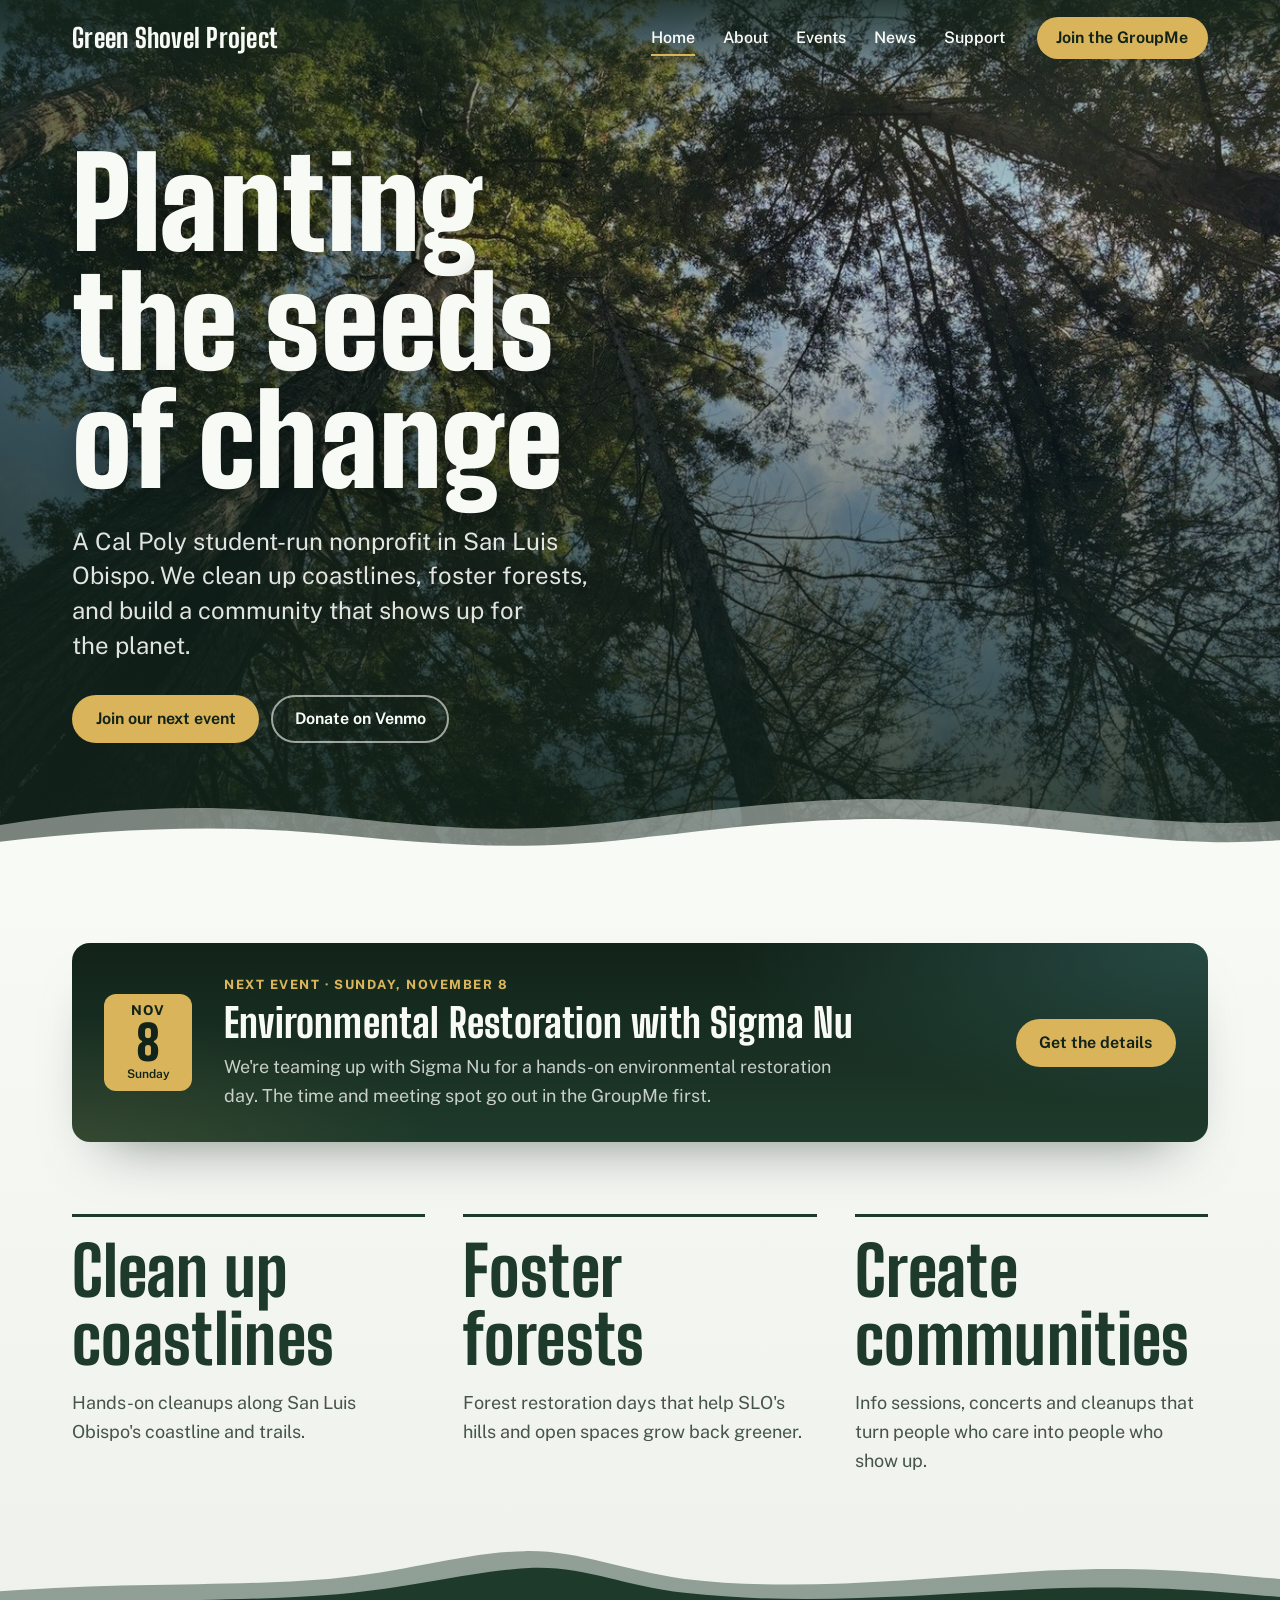
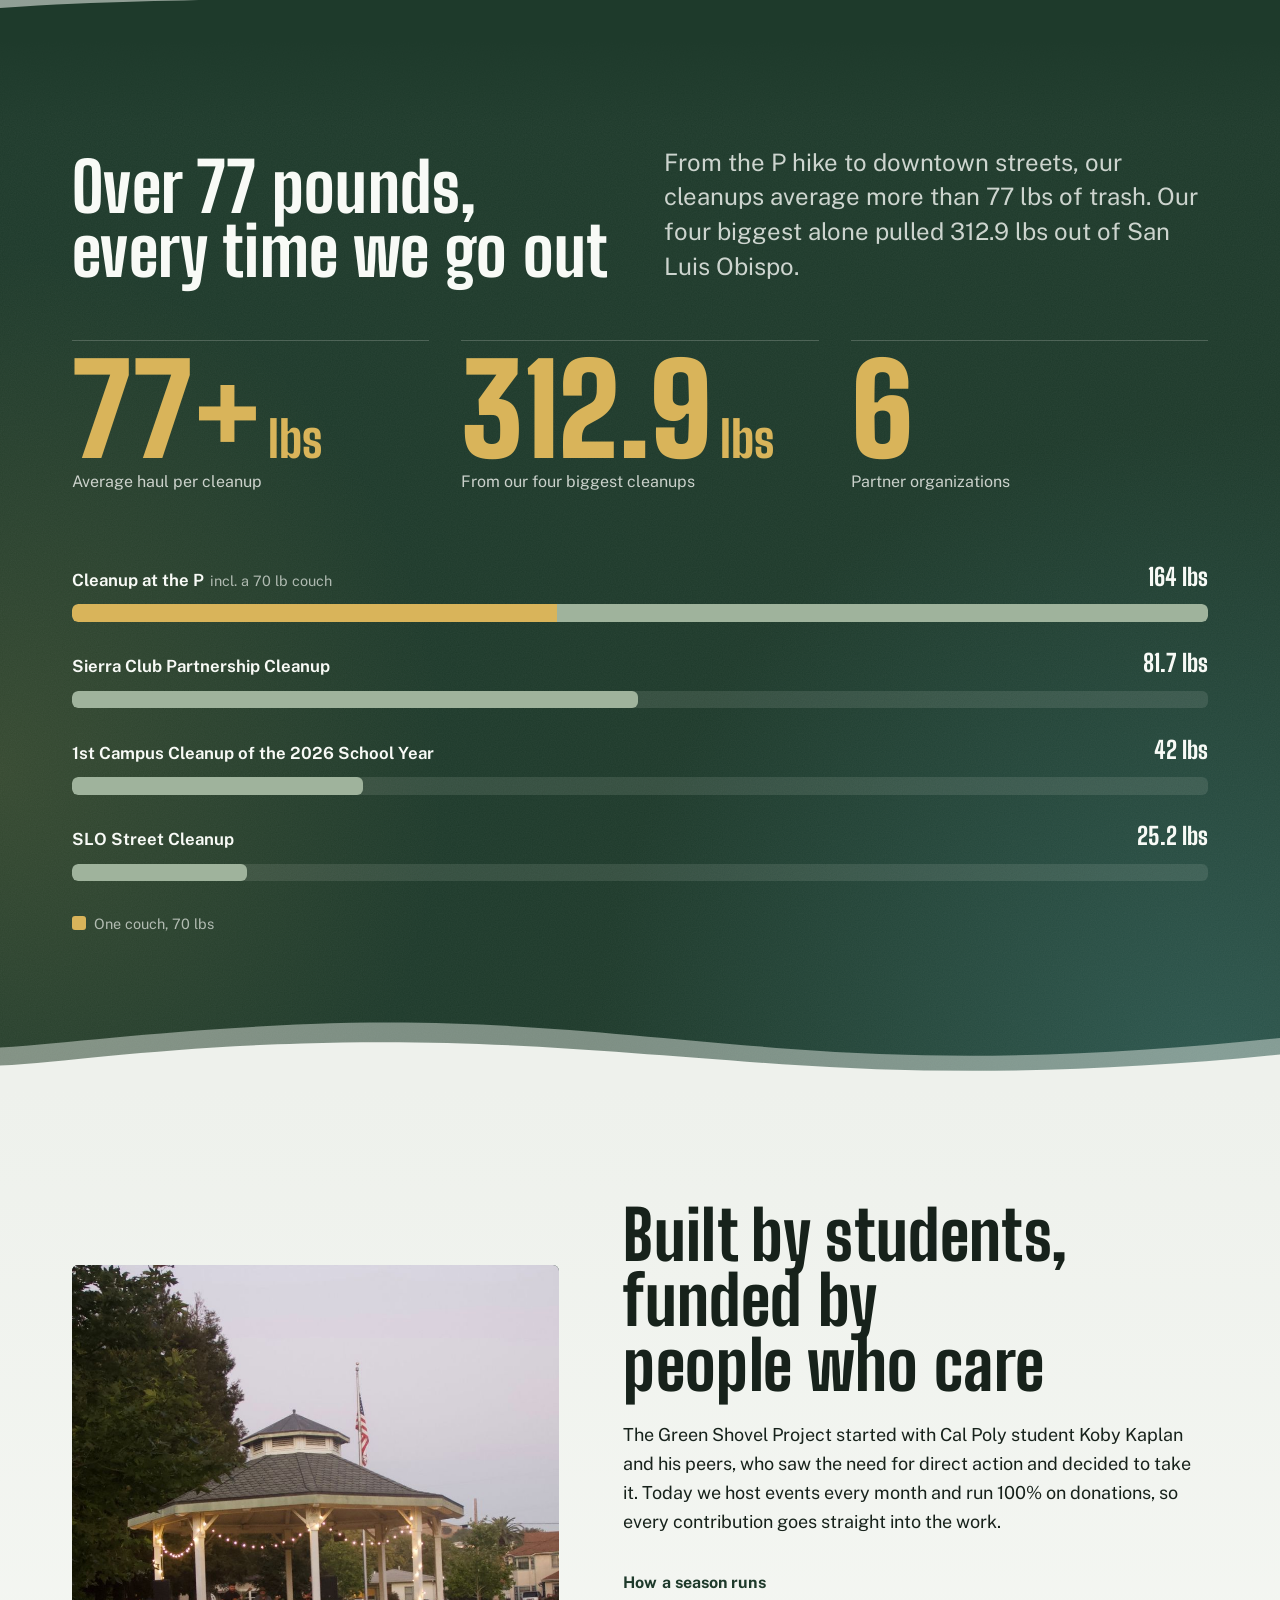
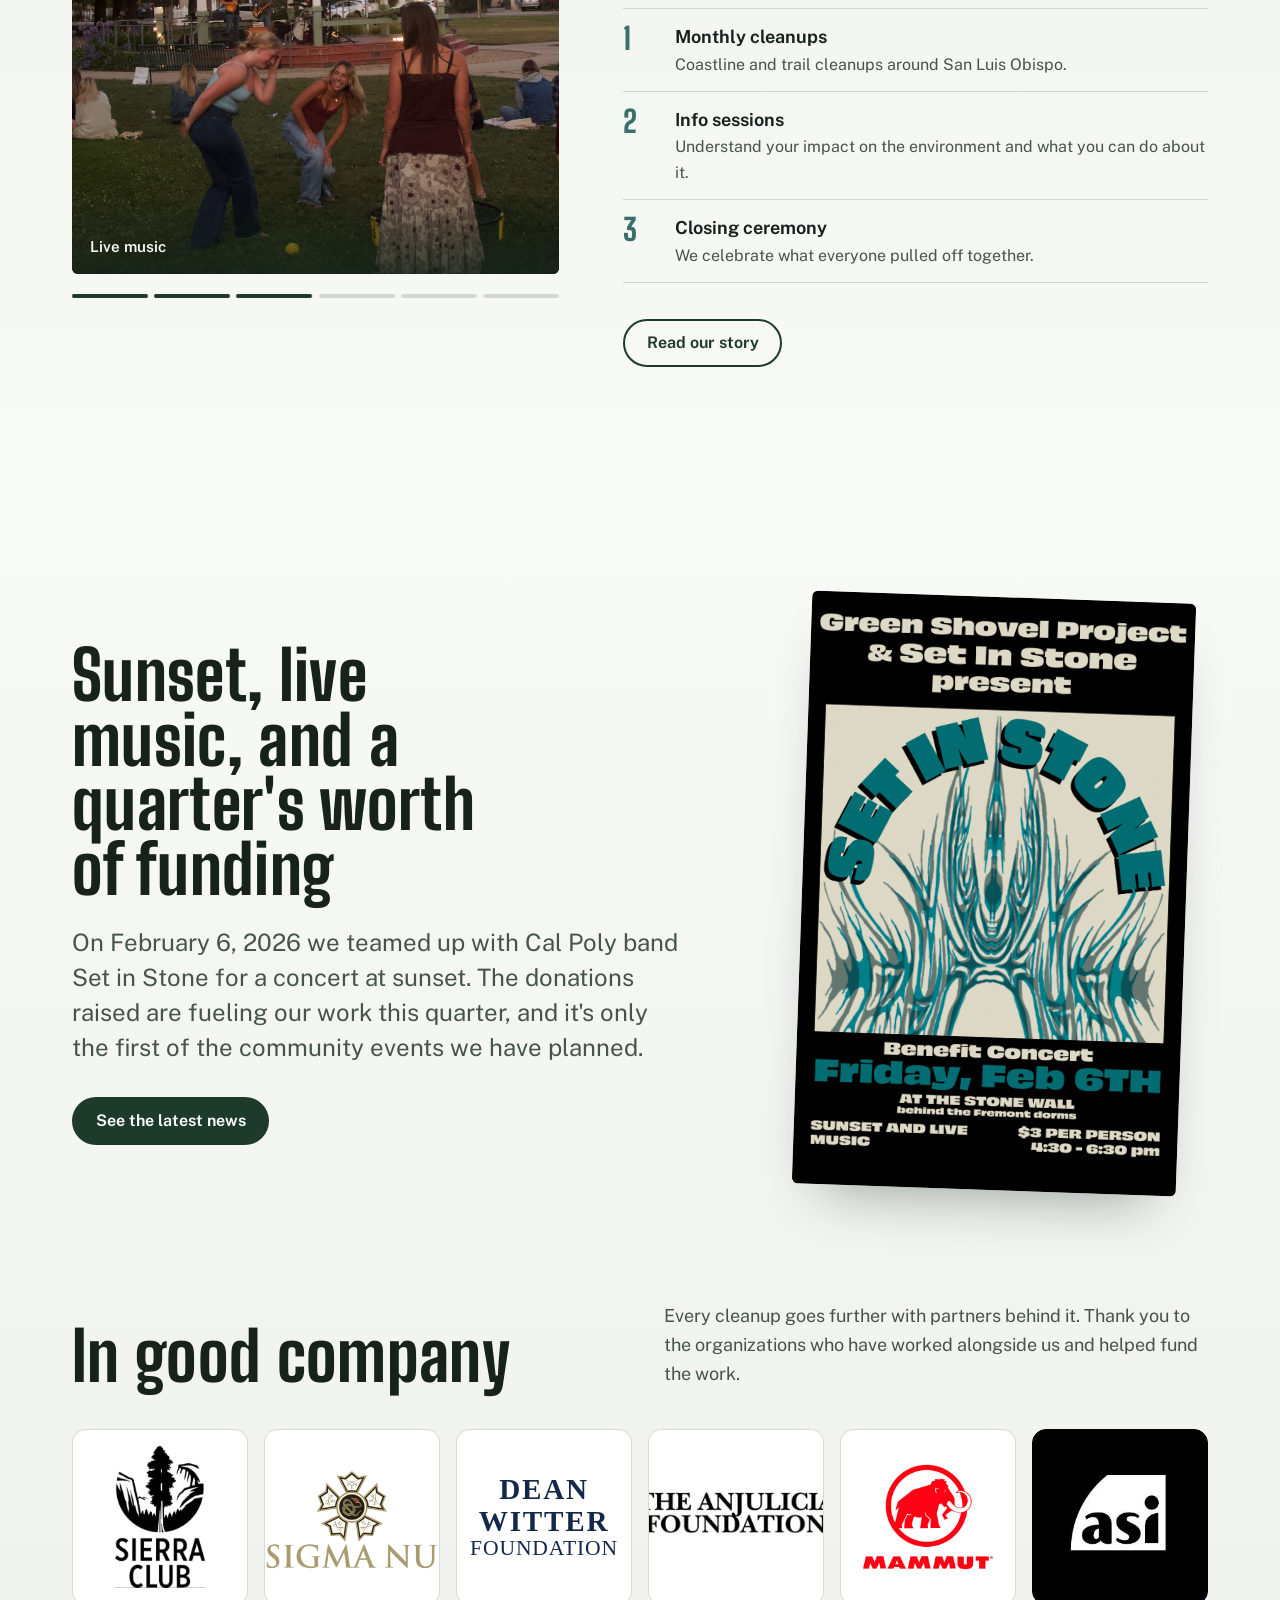
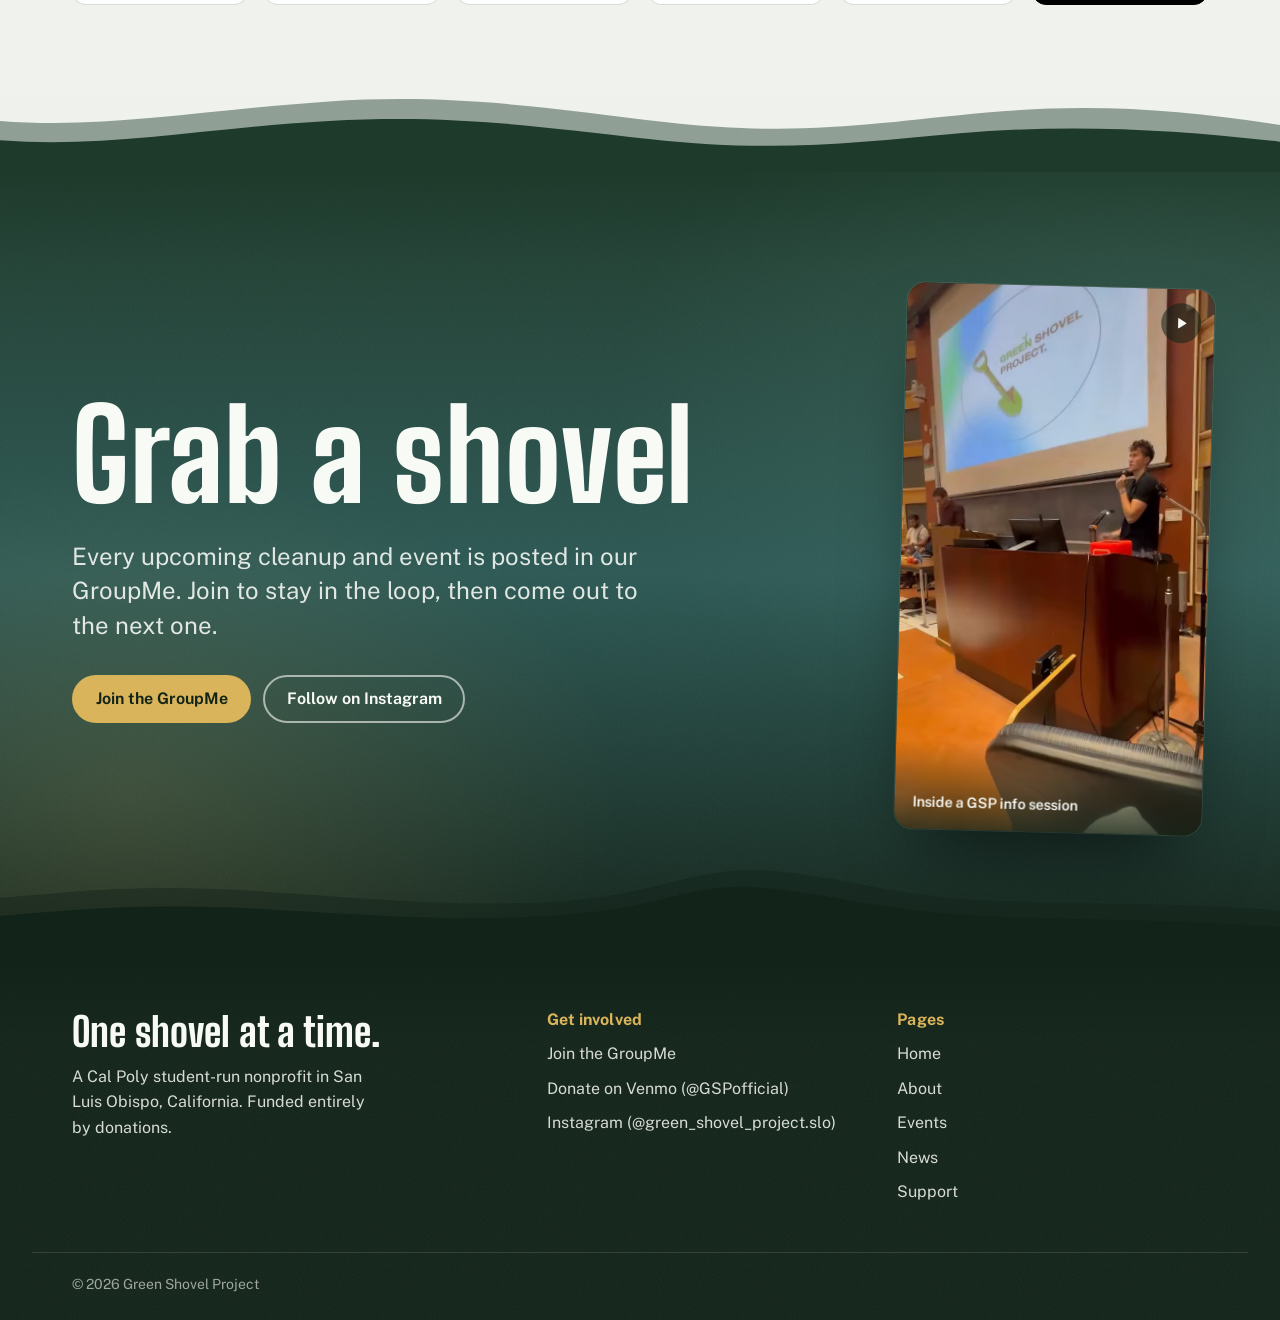
==== index.html @ ee05e46f "Green Shovel Project site: add cleanup stats, Nov 8 Sigma Nu event, partners Co-Authored-By: Claude " ====
<!DOCTYPE html><html lang="en" data-astro-cid-hkbrpulz><head><meta charset="utf-8"><meta name="viewport" content="width=device-width, initial-scale=1"><title>Green Shovel Project | San Luis Obispo, California</title><meta name="description" content="A Cal Poly student-run nonprofit in San Luis Obispo cleaning up coastlines, fostering forests, and building a community committed to a healthier planet."><link rel="canonical" href="https://www.green-shovel-project.org/"><link rel="icon" href="/favicon.svg" type="image/svg+xml"><meta name="theme-color" content="#1e3a2b"><meta property="og:type" content="website"><meta property="og:site_name" content="Green Shovel Project"><meta property="og:title" content="Green Shovel Project | San Luis Obispo, California"><meta property="og:description" content="A Cal Poly student-run nonprofit in San Luis Obispo cleaning up coastlines, fostering forests, and building a community committed to a healthier planet."><meta property="og:url" content="https://www.green-shovel-project.org/"><meta property="og:image" content="https://www.green-shovel-project.org/images/gazebo-group-night.jpg"><meta name="twitter:card" content="summary_large_image"><script type="application/ld+json">{"@context":"https://schema.org","@type":"NGO","name":"Green Shovel Project","url":"https://www.green-shovel-project.org","description":"A Cal Poly student-run nonprofit in San Luis Obispo cleaning up coastlines, fostering forests, and building a community committed to a healthier planet.","areaServed":"San Luis Obispo, California","sameAs":["https://www.instagram.com/green_shovel_project.slo"]}</script><link rel="stylesheet" href="/_astro/Base.C0cYuRpq.css"><style>.haul[data-astro-cid-bcq5r5lc]{--track:#17221b14;--rest:var(--oak);--named:var(--gold);--text:var(--ink);--muted:var(--ink-soft);margin:0}.haul[data-astro-cid-bcq5r5lc].light{--track:#f8faf61a;--rest:var(--sage);--text:var(--paper);--muted:#f8faf6b3}.bar[data-astro-cid-bcq5r5lc]{background:var(--track);border-radius:var(--radius);height:clamp(4.5rem,10vw,7rem);display:flex;overflow:hidden}.seg[data-astro-cid-bcq5r5lc]{width:var(--w);position:relative}.seg[data-astro-cid-bcq5r5lc]+.seg[data-astro-cid-bcq5r5lc]{border-left:3px solid var(--track)}.seg-fill[data-astro-cid-bcq5r5lc]{transform-origin:0;position:absolute;inset:0}.seg[data-astro-cid-bcq5r5lc].named .seg-fill[data-astro-cid-bcq5r5lc]{background:var(--named)}.seg[data-astro-cid-bcq5r5lc].rest .seg-fill[data-astro-cid-bcq5r5lc]{background:var(--rest)}.armed .seg-fill[data-astro-cid-bcq5r5lc]{transition:transform .9s cubic-bezier(.2, .7, .2, 1) var(--d);transform:scaleX(0)}.armed.filled .seg-fill[data-astro-cid-bcq5r5lc]{transform:scaleX(1)}.ruler[data-astro-cid-bcq5r5lc]{height:2.1rem;color:var(--muted);margin-top:.4rem;position:relative}.tick[data-astro-cid-bcq5r5lc]{opacity:.6;background:currentColor;width:1px;height:.45rem;position:absolute;top:0}.tick[data-astro-cid-bcq5r5lc].major{opacity:1;height:.8rem}.tick-label[data-astro-cid-bcq5r5lc]{font-variant-numeric:tabular-nums;white-space:nowrap;font-size:.8rem;position:absolute;top:.95rem;left:0;transform:translate(-50%)}.tick[data-astro-cid-bcq5r5lc]:first-child .tick-label[data-astro-cid-bcq5r5lc]{transform:none}.tick[data-astro-cid-bcq5r5lc].end .tick-label[data-astro-cid-bcq5r5lc]{color:var(--text);font-weight:700;transform:translate(-100%)}.legend[data-astro-cid-bcq5r5lc]{margin-top:1rem;display:flex}.legend-item[data-astro-cid-bcq5r5lc]{width:var(--w);color:var(--text);gap:.15rem;padding-right:1rem;display:grid}.legend-lbs[data-astro-cid-bcq5r5lc]{font-family:var(--font-display);font-weight:800;font-size:var(--step-2);line-height:1}.legend-item[data-astro-cid-bcq5r5lc].named .legend-lbs[data-astro-cid-bcq5r5lc]{color:var(--named)}.haul[data-astro-cid-bcq5r5lc].dark .legend-item[data-astro-cid-bcq5r5lc].named .legend-lbs[data-astro-cid-bcq5r5lc]{color:#9a7520}.legend-label[data-astro-cid-bcq5r5lc]{color:var(--muted);font-size:.95rem}.sr-only[data-astro-cid-bcq5r5lc]{clip:rect(0 0 0 0);white-space:nowrap;width:1px;height:1px;position:absolute;overflow:hidden}
.rotator[data-astro-cid-5maxt2vz]{position:relative}.frame[data-astro-cid-5maxt2vz]{aspect-ratio:var(--ratio);border-radius:var(--radius);background:var(--oak);position:relative;overflow:hidden}.slide[data-astro-cid-5maxt2vz]{opacity:0;margin:0;transition:opacity .9s;position:absolute;inset:0}.slide[data-astro-cid-5maxt2vz].active{opacity:1}.slide[data-astro-cid-5maxt2vz] img[data-astro-cid-5maxt2vz]{object-fit:cover;width:100%;height:100%}.slide[data-astro-cid-5maxt2vz] figcaption[data-astro-cid-5maxt2vz]{color:var(--paper);background:linear-gradient(#0000,#122319bf);padding:2.5rem 1.1rem .9rem;font-size:.95rem;font-weight:600;position:absolute;bottom:0;left:0;right:0}.toggle[data-astro-cid-5maxt2vz]{width:2.25rem;height:2.25rem;color:var(--paper);cursor:pointer;-webkit-backdrop-filter:blur(4px);opacity:0;background:#1223198c;border:0;border-radius:999px;place-items:center;transition:opacity .2s;display:grid;position:absolute;top:.75rem;right:.75rem}.rotator[data-astro-cid-5maxt2vz]:hover .toggle[data-astro-cid-5maxt2vz],.toggle[data-astro-cid-5maxt2vz]:focus-visible,.rotator[data-astro-cid-5maxt2vz].paused .toggle[data-astro-cid-5maxt2vz]{opacity:1}@media (hover:none){.toggle[data-astro-cid-5maxt2vz]{opacity:1}}.toggle[data-astro-cid-5maxt2vz] svg[data-astro-cid-5maxt2vz]{fill:currentColor;width:14px;height:14px}.toggle[data-astro-cid-5maxt2vz] .i-play[data-astro-cid-5maxt2vz],.rotator[data-astro-cid-5maxt2vz].paused .toggle[data-astro-cid-5maxt2vz] .i-pause[data-astro-cid-5maxt2vz]{display:none}.rotator[data-astro-cid-5maxt2vz].paused .toggle[data-astro-cid-5maxt2vz] .i-play[data-astro-cid-5maxt2vz]{display:block}.bars[data-astro-cid-5maxt2vz]{gap:6px;margin-top:.75rem;display:flex}.bar[data-astro-cid-5maxt2vz]{cursor:pointer;background:0 0;border:0;flex:1;height:1.25rem;padding:0;position:relative}.bar[data-astro-cid-5maxt2vz]:before,.fill[data-astro-cid-5maxt2vz]{content:"";border-radius:4px;height:4px;margin-top:-2px;position:absolute;top:50%;left:0;right:0}.bar[data-astro-cid-5maxt2vz]:before{background:var(--bar-track,#17221b26)}.fill[data-astro-cid-5maxt2vz]{background:var(--bar-fill,var(--oak));transform-origin:0;transform:scaleX(0)}.bar[data-astro-cid-5maxt2vz].done .fill[data-astro-cid-5maxt2vz],.bar[data-astro-cid-5maxt2vz].active .fill[data-astro-cid-5maxt2vz]{transform:scaleX(1)}.rotator[data-astro-cid-5maxt2vz].ready .bar[data-astro-cid-5maxt2vz].active .fill[data-astro-cid-5maxt2vz]{animation:fill var(--dur) linear forwards;animation-play-state:paused;transform:scaleX(0)}.rotator[data-astro-cid-5maxt2vz].ready.running .bar[data-astro-cid-5maxt2vz].active .fill[data-astro-cid-5maxt2vz]{animation-play-state:running}@keyframes fill{to{transform:scaleX(1)}}.bar[data-astro-cid-5maxt2vz]:focus-visible{outline-offset:1px}@media (prefers-reduced-motion:reduce){.slide[data-astro-cid-5maxt2vz]{transition:none}.rotator[data-astro-cid-5maxt2vz].ready .bar[data-astro-cid-5maxt2vz].active .fill[data-astro-cid-5maxt2vz]{animation-duration:var(--dur)!important}}
</style><link rel="stylesheet" href="/_astro/index.B-115Lz7.css"><link rel="stylesheet" href="/_astro/updates.css"></head><body data-astro-cid-hkbrpulz><a class="skip-link" href="#main" data-astro-cid-hkbrpulz>Skip to content</a><header class="site-header overlay" data-astro-cid-hkbrpulz><div class="wrap header-inner" data-astro-cid-hkbrpulz><a class="brand" href="/" aria-label="Green Shovel Project home" data-astro-cid-hkbrpulz><span data-astro-cid-hkbrpulz>Green Shovel Project</span></a><nav class="nav-desktop" aria-label="Main" data-astro-cid-hkbrpulz><ul data-astro-cid-hkbrpulz><li data-astro-cid-hkbrpulz><a href="/" aria-current="page" data-astro-cid-hkbrpulz>Home</a></li><li data-astro-cid-hkbrpulz><a href="/about-us" data-astro-cid-hkbrpulz>About</a></li><li data-astro-cid-hkbrpulz><a href="/our-events" data-astro-cid-hkbrpulz>Events</a></li><li data-astro-cid-hkbrpulz><a href="/latest-news" data-astro-cid-hkbrpulz>News</a></li><li data-astro-cid-hkbrpulz><a href="/support-our-mission" data-astro-cid-hkbrpulz>Support</a></li></ul><a class="btn btn-gold header-cta" href="https://groupme.com/join_group/111572406/x85GzWrs" target="_blank" rel="noopener" data-astro-cid-hkbrpulz>Join the GroupMe</a></nav><details class="nav-mobile" data-astro-cid-hkbrpulz><summary aria-label="Menu" data-astro-cid-hkbrpulz><span class="burger" aria-hidden="true" data-astro-cid-hkbrpulz><span data-astro-cid-hkbrpulz></span><span data-astro-cid-hkbrpulz></span></span><span class="menu-word" data-astro-cid-hkbrpulz>Menu</span></summary><div class="nav-sheet" data-astro-cid-hkbrpulz><ul data-astro-cid-hkbrpulz><li data-astro-cid-hkbrpulz><a href="/" aria-current="page" data-astro-cid-hkbrpulz>Home</a></li><li data-astro-cid-hkbrpulz><a href="/about-us" data-astro-cid-hkbrpulz>About</a></li><li data-astro-cid-hkbrpulz><a href="/our-events" data-astro-cid-hkbrpulz>Events</a></li><li data-astro-cid-hkbrpulz><a href="/latest-news" data-astro-cid-hkbrpulz>News</a></li><li data-astro-cid-hkbrpulz><a href="/support-our-mission" data-astro-cid-hkbrpulz>Support</a></li></ul><a class="btn btn-gold" href="https://groupme.com/join_group/111572406/x85GzWrs" target="_blank" rel="noopener" data-astro-cid-hkbrpulz>Join the GroupMe</a></div></details></div></header><main id="main" data-astro-cid-hkbrpulz><section class="hero" data-astro-cid-lcdefpme><img class="hero-img" src="/images/img_0428-standard.jpg" alt="" fetchpriority="high" data-astro-cid-lcdefpme><div class="hero-shade" data-astro-cid-lcdefpme></div><div class="wrap hero-content" data-astro-cid-lcdefpme><h1 data-astro-cid-lcdefpme>Planting the seeds of change</h1><p class="hero-sub" data-astro-cid-lcdefpme>A Cal Poly student-run nonprofit in San Luis Obispo. We clean up coastlines, foster forests, and build a community that shows up for the planet.</p><div class="btn-row" data-astro-cid-lcdefpme><a class="btn btn-gold" href="https://groupme.com/join_group/111572406/x85GzWrs" target="_blank" rel="noopener" data-astro-cid-lcdefpme>Join our next event</a><a class="btn btn-ghost-light" href="https://www.venmo.com/u/GSPofficial" target="_blank" rel="noopener" data-astro-cid-lcdefpme>Donate on Venmo</a></div></div><div class="hills bottom" aria-hidden="true" data-astro-cid-s7fttlot><svg viewBox="0 0 1440 120" preserveAspectRatio="none" focusable="false" data-astro-cid-s7fttlot><path d="M0 120V52C110 30 210 20 330 34C450 48 540 70 690 48C820 28 930 6 1070 18C1210 30 1320 58 1440 46V120Z" fill="var(--paper)" opacity="0.45" data-astro-cid-s7fttlot></path><path d="M0 120V76C120 58 240 50 360 64C480 78 570 92 710 72C840 54 930 36 1070 46C1210 56 1320 86 1440 74V120Z" fill="var(--paper)" data-astro-cid-s7fttlot></path></svg></div></section><section class="mission" data-astro-cid-lcdefpme><div class="wrap" data-astro-cid-lcdefpme><article class="nextup"><div class="nextup-date" aria-hidden="true"><span class="mo">Nov</span><span class="day">8</span><span class="dow">Sunday</span></div><div class="nextup-copy"><p class="kicker">Next event · Sunday, November 8</p><h2>Environmental Restoration with Sigma Nu</h2><p>We're teaming up with Sigma Nu for a hands-on environmental restoration day. The time and meeting spot go out in the GroupMe first.</p></div><a class="btn btn-gold" href="https://groupme.com/join_group/111572406/x85GzWrs" target="_blank" rel="noopener">Get the details</a></article><h2 class="visually-quiet" data-astro-cid-lcdefpme>What we do</h2><ul class="mission-list" data-astro-cid-lcdefpme><li data-astro-cid-lcdefpme><h3 data-astro-cid-lcdefpme>Clean up coastlines</h3><p data-astro-cid-lcdefpme>Hands-on cleanups along San Luis Obispo&#39;s coastline and trails.</p></li><li data-astro-cid-lcdefpme><h3 data-astro-cid-lcdefpme>Foster forests</h3><p data-astro-cid-lcdefpme>Forest restoration days that help SLO&#39;s hills and open spaces grow back greener.</p></li><li data-astro-cid-lcdefpme><h3 data-astro-cid-lcdefpme>Create communities</h3><p data-astro-cid-lcdefpme>Info sessions, concerts and cleanups that turn people who care into people who show up.</p></li></ul></div></section><section class="haul-section grain" data-astro-cid-lcdefpme><div class="hills top" aria-hidden="true" data-astro-cid-s7fttlot><svg viewBox="0 0 1440 120" preserveAspectRatio="none" focusable="false" data-astro-cid-s7fttlot><path d="M0 120V64C150 50 250 58 370 46C460 36 520 8 590 6C650 4 700 34 770 46C900 66 1040 44 1180 34C1300 26 1380 40 1440 46V120Z" fill="var(--oak)" opacity="0.45" data-astro-cid-s7fttlot></path><path d="M0 120V88C160 74 260 80 380 68C470 58 530 34 600 30C660 28 700 56 770 66C910 86 1040 68 1180 60C1300 54 1380 66 1440 72V120Z" fill="var(--oak)" data-astro-cid-s7fttlot></path></svg></div><div class="wrap" data-astro-cid-lcdefpme><div class="haul-head" data-astro-cid-lcdefpme><h2 data-astro-cid-lcdefpme>Over 77 pounds, every time we go out</h2><p class="lede" data-astro-cid-lcdefpme>From the P hike to downtown streets, our cleanups average more than 77 lbs of trash. Our four biggest alone pulled 312.9 lbs out of San Luis Obispo.</p></div><ul class="stats"><li><span class="stat-num">77+<small>lbs</small></span><span class="stat-label">Average haul per cleanup</span></li><li><span class="stat-num">312.9<small>lbs</small></span><span class="stat-label">From our four biggest cleanups</span></li><li><span class="stat-num">6</span><span class="stat-label">Partner organizations</span></li></ul><figure class="ranked" data-haul><figcaption class="sr-only">Our biggest cleanups: the P, 164 lbs including a 70 lb couch; Sierra Club Partnership Cleanup, 81.7 lbs; 1st Campus Cleanup of the 2026 school year, 42 lbs; SLO Street Cleanup, 25.2 lbs.</figcaption><div class="ranked-row"><div class="ranked-meta"><span class="ranked-name">Cleanup at the P<span class=ranked-note>incl. a 70 lb couch</span></span><span class="ranked-lbs">164 lbs</span></div><div class="ranked-track" aria-hidden="true"><div class="ranked-bar" style="--w:100%; --d:0.00s"><span class="couch" style="--c:42.683%"></span><span></span></div></div></div><div class="ranked-row"><div class="ranked-meta"><span class="ranked-name">Sierra Club Partnership Cleanup</span><span class="ranked-lbs">81.7 lbs</span></div><div class="ranked-track" aria-hidden="true"><div class="ranked-bar" style="--w:49.817%; --d:0.15s"><span></span></div></div></div><div class="ranked-row"><div class="ranked-meta"><span class="ranked-name">1st Campus Cleanup of the 2026 School Year</span><span class="ranked-lbs">42 lbs</span></div><div class="ranked-track" aria-hidden="true"><div class="ranked-bar" style="--w:25.610%; --d:0.30s"><span></span></div></div></div><div class="ranked-row"><div class="ranked-meta"><span class="ranked-name">SLO Street Cleanup</span><span class="ranked-lbs">25.2 lbs</span></div><div class="ranked-track" aria-hidden="true"><div class="ranked-bar" style="--w:15.366%; --d:0.45s"><span></span></div></div></div><p class="ranked-key" aria-hidden="true"><i></i>One couch, 70 lbs</p><script type="module">var e=document.querySelectorAll(`[data-haul]`);if(window.matchMedia(`(prefers-reduced-motion: reduce)`).matches||!(`IntersectionObserver`in window))e.forEach(e=>e.classList.add(`filled`));else{e.forEach(e=>e.classList.add(`armed`));let t=new IntersectionObserver(e=>{for(let n of e)n.isIntersecting&&(n.target.classList.add(`filled`),t.unobserve(n.target))},{threshold:.5});e.forEach(e=>t.observe(e))}</script></div></section><section class="about" data-astro-cid-lcdefpme><div class="hills top flip" aria-hidden="true" data-astro-cid-s7fttlot><svg viewBox="0 0 1440 120" preserveAspectRatio="none" focusable="false" data-astro-cid-s7fttlot><path d="M0 120V46C190 72 370 80 550 62C750 42 890 16 1090 26C1250 34 1350 52 1440 60V120Z" fill="var(--fog)" opacity="0.45" data-astro-cid-s7fttlot></path><path d="M0 120V70C200 96 380 100 560 84C760 66 900 46 1100 54C1260 60 1360 80 1440 86V120Z" fill="var(--fog)" data-astro-cid-s7fttlot></path></svg></div><div class="wrap about-grid" data-astro-cid-lcdefpme><div class="rotator" data-rotator style="--ratio:4 / 5; --dur:5s" role="region" aria-roledescription="carousel" aria-label="Photos from Green Shovel Project events" data-astro-cid-5maxt2vz><div class="frame" data-astro-cid-5maxt2vz><figure class="slide active" aria-roledescription="slide" aria-label="1 of 6" data-astro-cid-5maxt2vz><img src="/images/gazebo-group-night.jpg" alt="Green Shovel Project volunteers posing at night in front of a gazebo strung with lights, holding Green Shovel Project and clean-up sign-in signs" style="object-position:center" loading="eager" decoding="async" data-astro-cid-5maxt2vz><figcaption data-astro-cid-5maxt2vz>Community nights</figcaption></figure><figure class="slide" aria-roledescription="slide" aria-label="2 of 6" aria-hidden="true" data-astro-cid-5maxt2vz><img src="/images/cleanup-crew-bags.jpg" alt="Volunteers in gloves on a paved path holding full trash bags and a Green Shovel Project sign" style="object-position:center 82%" loading="lazy" decoding="async" data-astro-cid-5maxt2vz><figcaption data-astro-cid-5maxt2vz>Cleanups</figcaption></figure><figure class="slide" aria-roledescription="slide" aria-label="3 of 6" aria-hidden="true" data-astro-cid-5maxt2vz><img src="/images/gazebo-concert-dusk.jpg" alt="A band playing in a lit gazebo at dusk while students laugh and play spikeball on the lawn" style="object-position:center" loading="lazy" decoding="async" data-astro-cid-5maxt2vz><figcaption data-astro-cid-5maxt2vz>Live music</figcaption></figure><figure class="slide" aria-roledescription="slide" aria-label="4 of 6" aria-hidden="true" data-astro-cid-5maxt2vz><img src="/images/cleanup-bag-pile.jpg" alt="A pile of full trash bags, flattened cardboard and a bike wheel collected at a cleanup, next to Green Shovel Project signs" style="object-position:center 70%" loading="lazy" decoding="async" data-astro-cid-5maxt2vz><figcaption data-astro-cid-5maxt2vz>Bagged and ready to haul out</figcaption></figure><figure class="slide" aria-roledescription="slide" aria-label="5 of 6" aria-hidden="true" data-astro-cid-5maxt2vz><img src="/images/tabling-park.jpg" alt="Students gathered around an information table in a park" style="object-position:center 65%" loading="lazy" decoding="async" data-astro-cid-5maxt2vz><figcaption data-astro-cid-5maxt2vz>Spreading the word</figcaption></figure><figure class="slide" aria-roledescription="slide" aria-label="6 of 6" aria-hidden="true" data-astro-cid-5maxt2vz><img src="/images/info-session-hall.jpg" alt="Students in a lecture hall at a Green Shovel Project info session, with GroupMe and Instagram QR codes on the screens" style="object-position:center 70%" loading="lazy" decoding="async" data-astro-cid-5maxt2vz><figcaption data-astro-cid-5maxt2vz>Info sessions</figcaption></figure><button class="toggle" type="button" data-toggle aria-label="Pause slideshow" data-astro-cid-5maxt2vz><svg class="i-pause" viewBox="0 0 16 16" aria-hidden="true" data-astro-cid-5maxt2vz><rect x="3.5" y="2.5" width="3" height="11" rx="1" data-astro-cid-5maxt2vz></rect><rect x="9.5" y="2.5" width="3" height="11" rx="1" data-astro-cid-5maxt2vz></rect></svg><svg class="i-play" viewBox="0 0 16 16" aria-hidden="true" data-astro-cid-5maxt2vz><path d="M4.5 2.8v10.4a.6.6 0 0 0 .9.5l8.3-5.2a.6.6 0 0 0 0-1L5.4 2.3a.6.6 0 0 0-.9.5z" data-astro-cid-5maxt2vz></path></svg></button></div><div class="bars" data-astro-cid-5maxt2vz><button type="button" class="bar active" data-go="0" aria-label="Show photo 1: Community nights" aria-current="true" data-astro-cid-5maxt2vz><span class="fill" data-astro-cid-5maxt2vz></span></button><button type="button" class="bar" data-go="1" aria-label="Show photo 2: Cleanups" data-astro-cid-5maxt2vz><span class="fill" data-astro-cid-5maxt2vz></span></button><button type="button" class="bar" data-go="2" aria-label="Show photo 3: Live music" data-astro-cid-5maxt2vz><span class="fill" data-astro-cid-5maxt2vz></span></button><button type="button" class="bar" data-go="3" aria-label="Show photo 4: Bagged and ready to haul out" data-astro-cid-5maxt2vz><span class="fill" data-astro-cid-5maxt2vz></span></button><button type="button" class="bar" data-go="4" aria-label="Show photo 5: Spreading the word" data-astro-cid-5maxt2vz><span class="fill" data-astro-cid-5maxt2vz></span></button><button type="button" class="bar" data-go="5" aria-label="Show photo 6: Info sessions" data-astro-cid-5maxt2vz><span class="fill" data-astro-cid-5maxt2vz></span></button></div></div><script type="module">var e=window.matchMedia(`(prefers-reduced-motion: reduce)`);document.querySelectorAll(`[data-rotator]`).forEach(t=>{let n=[...t.querySelectorAll(`.slide`)],r=[...t.querySelectorAll(`.bar`)],i=t.querySelector(`[data-toggle]`);if(n.length<2){i.hidden=!0;return}let a=0,o=e.matches,s=!1,c=!1,l=()=>{n.forEach((e,t)=>{let n=t===a;e.classList.toggle(`active`,n),n?e.removeAttribute(`aria-hidden`):e.setAttribute(`aria-hidden`,`true`)}),r.forEach((e,t)=>{e.classList.toggle(`active`,t===a),e.classList.toggle(`done`,t<a),t===a?e.setAttribute(`aria-current`,`true`):e.removeAttribute(`aria-current`);let n=e.querySelector(`.fill`);n.style.animation=`none`,n.offsetWidth,n.style.animation=``})},u=()=>{let e=!o&&!s&&c&&!document.hidden;t.classList.toggle(`running`,e),t.classList.toggle(`paused`,o),i.setAttribute(`aria-label`,o?`Play slideshow`:`Pause slideshow`)},d=e=>{a=(e+n.length)%n.length,l()};r.forEach((e,t)=>{e.querySelector(`.fill`).addEventListener(`animationend`,()=>{t===a&&d(a+1)}),e.addEventListener(`click`,()=>d(t))}),i.addEventListener(`click`,()=>{o=!o,u()}),t.addEventListener(`pointerenter`,e=>{e.pointerType===`mouse`&&(s=!0,u())}),t.addEventListener(`pointerleave`,()=>{s=!1,u()}),t.addEventListener(`focusin`,()=>{s=!0,u()}),t.addEventListener(`focusout`,()=>{s=!1,u()}),document.addEventListener(`visibilitychange`,u);let f=0;t.addEventListener(`touchstart`,e=>f=e.touches[0].clientX,{passive:!0}),t.addEventListener(`touchend`,e=>{let t=e.changedTouches[0].clientX-f;Math.abs(t)>40&&d(a+(t<0?1:-1))}),new IntersectionObserver(([e])=>{c=e.isIntersecting,u()},{threshold:.35}).observe(t),t.classList.add(`ready`),l(),u()});</script></figure><div class="about-copy" data-astro-cid-lcdefpme><h2 data-astro-cid-lcdefpme>Built by students, funded by people who care</h2><p data-astro-cid-lcdefpme>The Green Shovel Project started with Cal Poly student Koby Kaplan and his peers, who saw the need for direct action and decided to take it. Today we host events every month and run 100% on donations, so every contribution goes straight into the work.</p><h3 class="season-title" data-astro-cid-lcdefpme>How a season runs</h3><ol class="season" data-astro-cid-lcdefpme><li data-astro-cid-lcdefpme><strong data-astro-cid-lcdefpme>Monthly cleanups</strong><span data-astro-cid-lcdefpme>Coastline and trail cleanups around San Luis Obispo.</span></li><li data-astro-cid-lcdefpme><strong data-astro-cid-lcdefpme>Info sessions</strong><span data-astro-cid-lcdefpme>Understand your impact on the environment and what you can do about it.</span></li><li data-astro-cid-lcdefpme><strong data-astro-cid-lcdefpme>Closing ceremony</strong><span data-astro-cid-lcdefpme>We celebrate what everyone pulled off together.</span></li></ol><a class="btn btn-ghost" href="/about-us" data-astro-cid-lcdefpme>Read our story</a></div></div></section><section class="concert" data-astro-cid-lcdefpme><div class="wrap concert-grid" data-astro-cid-lcdefpme><div class="concert-copy" data-astro-cid-lcdefpme><h2 data-astro-cid-lcdefpme>Sunset, live music, and a quarter's worth of funding</h2><p class="lede" data-astro-cid-lcdefpme>On February 6, 2026 we teamed up with Cal Poly band Set in Stone for a concert at sunset. The donations raised are fueling our work this quarter, and it's only the first of the community events we have planned.</p><a class="btn btn-oak" href="/latest-news" data-astro-cid-lcdefpme>See the latest news</a></div><figure class="photo flyer" data-astro-cid-lcdefpme><img src="/images/set-in-stone-flyer-2-high.png" alt="Flyer for the Green Shovel Project and Set in Stone benefit concert on Friday, February 6, at sunset with live music" loading="lazy" data-astro-cid-lcdefpme></figure></div><div class="wrap partners"><div class="partners-head"><h2>In good company</h2><p>Every cleanup goes further with partners behind it. Thank you to the organizations who have worked alongside us and helped fund the work.</p></div><ul class="logo-grid" aria-label="Our partners"><li class=tall title="Sierra Club"><img src="/images/partners/sierra-club.png" alt="Sierra Club" loading="lazy"></li><li title="Sigma Nu"><img src="/images/partners/sigma-nu.jpg" alt="Sigma Nu" loading="lazy"></li><li title="Dean Witter Foundation"><span class="wordmark" role="img" aria-label="Dean Witter Foundation"><b>DEAN WITTER</b>FOUNDATION</span></li><li title="The Anjulicia Foundation"><img src="/images/partners/anjulicia-foundation.webp" alt="The Anjulicia Foundation" loading="lazy"></li><li title="Mammut"><img src="/images/partners/mammut.png" alt="Mammut" loading="lazy"></li><li class=dark title="Cal Poly ASI"><img src="/images/partners/cal-poly-asi.jpg" alt="Cal Poly ASI" loading="lazy"></li></ul></div></section><section class="cta grain" data-astro-cid-lcdefpme><div class="hills top flip" aria-hidden="true" data-astro-cid-s7fttlot><svg viewBox="0 0 1440 120" preserveAspectRatio="none" focusable="false" data-astro-cid-s7fttlot><path d="M0 120V52C110 30 210 20 330 34C450 48 540 70 690 48C820 28 930 6 1070 18C1210 30 1320 58 1440 46V120Z" fill="var(--oak)" opacity="0.45" data-astro-cid-s7fttlot></path><path d="M0 120V76C120 58 240 50 360 64C480 78 570 92 710 72C840 54 930 36 1070 46C1210 56 1320 86 1440 74V120Z" fill="var(--oak)" data-astro-cid-s7fttlot></path></svg></div><div class="wrap cta-grid" data-astro-cid-lcdefpme><div class="cta-copy" data-astro-cid-lcdefpme><h2 data-astro-cid-lcdefpme>Grab a shovel</h2><p class="lede" data-astro-cid-lcdefpme>Every upcoming cleanup and event is posted in our GroupMe. Join to stay in the loop, then come out to the next one.</p><div class="btn-row" data-astro-cid-lcdefpme><a class="btn btn-gold" href="https://groupme.com/join_group/111572406/x85GzWrs" target="_blank" rel="noopener" data-astro-cid-lcdefpme>Join the GroupMe</a><a class="btn btn-ghost-light" href="https://www.instagram.com/green_shovel_project.slo" target="_blank" rel="noopener" data-astro-cid-lcdefpme>Follow on Instagram</a></div></div><figure class="cta-media" data-video-wrap data-astro-cid-lcdefpme><video class="cta-video" data-autoplay-video muted loop playsinline preload="metadata" poster="/media/info-session-poster.jpg" aria-label="A packed lecture hall at a Green Shovel Project info session" data-astro-cid-lcdefpme><source src="/media/info-session.webm" type="video/webm" data-astro-cid-lcdefpme><source src="/media/info-session.mp4" type="video/mp4" data-astro-cid-lcdefpme></video><figcaption class="cta-caption" data-astro-cid-lcdefpme>Inside a GSP info session</figcaption><button class="video-toggle" type="button" data-video-toggle aria-label="Play video" hidden data-astro-cid-lcdefpme><svg class="i-pause" viewBox="0 0 16 16" aria-hidden="true" data-astro-cid-lcdefpme><rect x="3.5" y="2.5" width="3" height="11" rx="1" data-astro-cid-lcdefpme></rect><rect x="9.5" y="2.5" width="3" height="11" rx="1" data-astro-cid-lcdefpme></rect></svg><svg class="i-play" viewBox="0 0 16 16" aria-hidden="true" data-astro-cid-lcdefpme><path d="M4.5 2.8v10.4a.6.6 0 0 0 .9.5l8.3-5.2a.6.6 0 0 0 0-1L5.4 2.3a.6.6 0 0 0-.9.5z" data-astro-cid-lcdefpme></path></svg></button></figure></div></section></main><footer class="site-footer grain" data-astro-cid-hkbrpulz><div class="hills top flip" aria-hidden="true" data-astro-cid-s7fttlot><svg viewBox="0 0 1440 120" preserveAspectRatio="none" focusable="false" data-astro-cid-s7fttlot><path d="M0 120V64C150 50 250 58 370 46C460 36 520 8 590 6C650 4 700 34 770 46C900 66 1040 44 1180 34C1300 26 1380 40 1440 46V120Z" fill="var(--oak-deep)" opacity="0.45" data-astro-cid-s7fttlot></path><path d="M0 120V88C160 74 260 80 380 68C470 58 530 34 600 30C660 28 700 56 770 66C910 86 1040 68 1180 60C1300 54 1380 66 1440 72V120Z" fill="var(--oak-deep)" data-astro-cid-s7fttlot></path></svg></div><div class="wrap footer-grid" data-astro-cid-hkbrpulz><div class="footer-brand" data-astro-cid-hkbrpulz><p class="footer-line" data-astro-cid-hkbrpulz>One shovel at a time.</p><p class="footer-sub" data-astro-cid-hkbrpulz>A Cal Poly student-run nonprofit in San Luis Obispo, California. Funded entirely by donations.</p></div><div data-astro-cid-hkbrpulz><h2 class="footer-head" data-astro-cid-hkbrpulz>Get involved</h2><ul class="footer-links" data-astro-cid-hkbrpulz><li data-astro-cid-hkbrpulz><a href="https://groupme.com/join_group/111572406/x85GzWrs" target="_blank" rel="noopener" data-astro-cid-hkbrpulz>Join the GroupMe</a></li><li data-astro-cid-hkbrpulz><a href="https://www.venmo.com/u/GSPofficial" target="_blank" rel="noopener" data-astro-cid-hkbrpulz>Donate on Venmo (@GSPofficial)</a></li><li data-astro-cid-hkbrpulz><a href="https://www.instagram.com/green_shovel_project.slo" target="_blank" rel="noopener" data-astro-cid-hkbrpulz>Instagram (@green_shovel_project.slo)</a></li></ul></div><div data-astro-cid-hkbrpulz><h2 class="footer-head" data-astro-cid-hkbrpulz>Pages</h2><ul class="footer-links" data-astro-cid-hkbrpulz><li data-astro-cid-hkbrpulz><a href="/" data-astro-cid-hkbrpulz>Home</a></li><li data-astro-cid-hkbrpulz><a href="/about-us" data-astro-cid-hkbrpulz>About</a></li><li data-astro-cid-hkbrpulz><a href="/our-events" data-astro-cid-hkbrpulz>Events</a></li><li data-astro-cid-hkbrpulz><a href="/latest-news" data-astro-cid-hkbrpulz>News</a></li><li data-astro-cid-hkbrpulz><a href="/support-our-mission" data-astro-cid-hkbrpulz>Support</a></li></ul></div></div><div class="wrap footer-base" data-astro-cid-hkbrpulz><span data-astro-cid-hkbrpulz>© 2026 Green Shovel Project</span></div></footer></body></html><script type="module">var e=document.querySelector(`[data-video-wrap]`),t=e?.querySelector(`[data-autoplay-video]`),n=e?.querySelector(`[data-video-toggle]`);if(e&&t&&n){let r=window.matchMedia(`(prefers-reduced-motion: reduce)`).matches,i=navigator.connection?.saveData,a=r||!!i,o=()=>{let r=!t.paused;e.classList.toggle(`playing`,r),n.setAttribute(`aria-label`,r?`Pause video`:`Play video`)};t.addEventListener(`play`,o),t.addEventListener(`pause`,o),n.hidden=!1,n.addEventListener(`click`,()=>{t.paused?(a=!1,t.play().catch(o)):(a=!0,t.pause())}),new IntersectionObserver(([e])=>{e.isIntersecting&&!a?t.play().catch(o):e.isIntersecting||t.pause()},{threshold:.3}).observe(e),o()}</script>
---- _astro/Base.C0cYuRpq.css ----
@font-face{font-family:Big Shoulders Display;font-style:normal;font-display:swap;font-weight:700;src:url(/_astro/big-shoulders-display-latin-700-normal.KM2fueoL.woff2)format("woff2"),url(/_astro/big-shoulders-display-latin-700-normal.CMi6UoP4.woff)format("woff")}@font-face{font-family:Big Shoulders Display;font-style:normal;font-display:swap;font-weight:800;src:url(/_astro/big-shoulders-display-latin-800-normal.DDUD9Xuh.woff2)format("woff2"),url(/_astro/big-shoulders-display-latin-800-normal.CI0lhnTM.woff)format("woff")}@font-face{font-family:Big Shoulders Display;font-style:normal;font-display:swap;font-weight:900;src:url(/_astro/big-shoulders-display-latin-900-normal.CW8trzgu.woff2)format("woff2"),url(/_astro/big-shoulders-display-latin-900-normal.DMT-1gsg.woff)format("woff")}@font-face{font-family:Public Sans Variable;font-style:normal;font-display:swap;font-weight:100 900;src:url(/_astro/public-sans-vietnamese-wght-normal.CtlIRbEm.woff2)format("woff2-variations");unicode-range:U+102-103,U+110-111,U+128-129,U+168-169,U+1A0-1A1,U+1AF-1B0,U+300-301,U+303-304,U+308-309,U+323,U+329,U+1EA0-1EF9,U+20AB}@font-face{font-family:Public Sans Variable;font-style:normal;font-display:swap;font-weight:100 900;src:url(/_astro/public-sans-latin-ext-wght-normal.MQgHevqp.woff2)format("woff2-variations");unicode-range:U+100-2BA,U+2BD-2C5,U+2C7-2CC,U+2CE-2D7,U+2DD-2FF,U+304,U+308,U+329,U+1D00-1DBF,U+1E00-1E9F,U+1EF2-1EFF,U+2020,U+20A0-20AB,U+20AD-20C0,U+2113,U+2C60-2C7F,U+A720-A7FF}@font-face{font-family:Public Sans Variable;font-style:normal;font-display:swap;font-weight:100 900;src:url(/_astro/public-sans-latin-wght-normal.DdeTHZLK.woff2)format("woff2-variations");unicode-range:U+??,U+131,U+152-153,U+2BB-2BC,U+2C6,U+2DA,U+2DC,U+304,U+308,U+329,U+2000-206F,U+20AC,U+2122,U+2191,U+2193,U+2212,U+2215,U+FEFF,U+FFFD}@font-face{font-family:Public Sans Variable;font-style:italic;font-display:swap;font-weight:100 900;src:url(/_astro/public-sans-vietnamese-wght-italic.B7WYVnNy.woff2)format("woff2-variations");unicode-range:U+102-103,U+110-111,U+128-129,U+168-169,U+1A0-1A1,U+1AF-1B0,U+300-301,U+303-304,U+308-309,U+323,U+329,U+1EA0-1EF9,U+20AB}@font-face{font-family:Public Sans Variable;font-style:italic;font-display:swap;font-weight:100 900;src:url(/_astro/public-sans-latin-ext-wght-italic.Dw_CFXJO.woff2)format("woff2-variations");unicode-range:U+100-2BA,U+2BD-2C5,U+2C7-2CC,U+2CE-2D7,U+2DD-2FF,U+304,U+308,U+329,U+1D00-1DBF,U+1E00-1E9F,U+1EF2-1EFF,U+2020,U+20A0-20AB,U+20AD-20C0,U+2113,U+2C60-2C7F,U+A720-A7FF}@font-face{font-family:Public Sans Variable;font-style:italic;font-display:swap;font-weight:100 900;src:url(/_astro/public-sans-latin-wght-italic.DGZ7iaiu.woff2)format("woff2-variations");unicode-range:U+??,U+131,U+152-153,U+2BB-2BC,U+2C6,U+2DA,U+2DC,U+304,U+308,U+329,U+2000-206F,U+20AC,U+2122,U+2191,U+2193,U+2212,U+2215,U+FEFF,U+FFFD}:root{--oak:#1e3a2b;--oak-deep:#122319;--gold:#d9b45a;--gold-soft:#ecd9a6;--pacific:#3a6f6c;--sea:#2b5753;--fog:#eef1ec;--paper:#f8faf6;--sage:#9fb39c;--ink:#17221b;--ink-soft:#46544a;--line:#17221b29;--font-display:"Big Shoulders Display", "Arial Narrow", sans-serif;--font-body:"Public Sans Variable", "Public Sans", system-ui, sans-serif;--step--1:.875rem;--step-0:1.125rem;--step-1:1.5rem;--step-2:clamp(1.75rem, 1.3rem + 1.6vw, 2.5rem);--step-3:clamp(2.5rem, 1.6rem + 3.6vw, 4.25rem);--step-4:clamp(3.5rem, 1.8rem + 7.5vw, 8.5rem);--gutter:clamp(1rem, .5rem + 2.5vw, 2.5rem);--max:76rem;--measure:38rem;--radius:6px;--bg-forest:linear-gradient(to bottom, var(--oak) 0, #1e3a2b00 7rem), radial-gradient(70% 90% at 95% 100%, #3a6f6c8c, transparent 70%), radial-gradient(50% 70% at 0% 70%, #d9b45a21, transparent 70%), var(--oak);--bg-dusk:radial-gradient(55% 60% at 10% 80%, #d9b45a29, transparent 70%), radial-gradient(60% 70% at 90% 30%, #6ea0962e, transparent 70%), linear-gradient(to bottom, var(--oak) 0%, var(--sea) 52%, var(--oak-deep) 100%);--bg-head:radial-gradient(60% 120% at 100% 0%, #3a6f6c80, transparent 70%), radial-gradient(45% 90% at 0% 100%, #d9b45a1f, transparent 70%), linear-gradient(to bottom, var(--oak-deep), var(--oak));--bg-mist:linear-gradient(to bottom, var(--paper), var(--fog));--bg-mist-up:linear-gradient(to bottom, var(--fog), var(--paper));--grain:url("data:image/svg+xml,%3Csvg xmlns='http://www.w3.org/2000/svg' width='180' height='180'%3E%3Cfilter id='n'%3E%3CfeTurbulence type='fractalNoise' baseFrequency='0.85' numOctaves='2' stitchTiles='stitch'/%3E%3CfeColorMatrix values='0 0 0 0 1 0 0 0 0 1 0 0 0 0 1 0 0 0 0.55 0'/%3E%3C/filter%3E%3Crect width='100%25' height='100%25' filter='url(%23n)'/%3E%3C/svg%3E")}.grain{isolation:isolate;position:relative}.grain:after{content:"";z-index:-1;background-image:var(--grain);opacity:.09;pointer-events:none;position:absolute;inset:0;-webkit-mask-image:linear-gradient(#0000,#000 6rem);mask-image:linear-gradient(#0000,#000 6rem)}section,.page-head,.site-footer{position:relative}*,:before,:after{box-sizing:border-box}html{-webkit-text-size-adjust:100%;scroll-behavior:smooth}body{background:var(--paper);color:var(--ink);font-family:var(--font-body);font-size:var(--step-0);font-feature-settings:"kern", "liga";margin:0;line-height:1.6;overflow-x:hidden}img{max-width:100%;height:auto;display:block}h1,h2,h3{font-family:var(--font-display);letter-spacing:.005em;text-wrap:balance;margin:0;font-weight:800;line-height:.95}h1{font-size:var(--step-4);font-weight:900}h2{font-size:var(--step-3)}h3{font-size:var(--step-2);line-height:1}p{max-width:var(--measure);text-wrap:pretty;margin:0}p+p{margin-top:1em}a{color:inherit;text-underline-offset:.18em;text-decoration-thickness:1px}a:hover{text-decoration-thickness:2px}:focus-visible{outline:3px solid var(--pacific);outline-offset:3px;border-radius:2px}.skip-link{left:var(--gutter);z-index:100;background:var(--gold);color:var(--oak-deep);border-radius:var(--radius);padding:.6rem 1rem;font-weight:700;position:absolute;top:-4rem}.skip-link:focus{top:.75rem}.wrap{width:100%;max-width:var(--max);padding-inline:var(--gutter);margin-inline:auto}.lede{font-size:var(--step-1);color:var(--ink-soft);line-height:1.45}.btn{border:2px solid #0000;border-radius:999px;align-items:center;gap:.5em;min-height:3rem;padding:.7rem 1.35rem;font-size:1rem;font-weight:650;line-height:1.2;text-decoration:none;transition:background-color .15s,color .15s,border-color .15s;display:inline-flex}.btn-gold{background:var(--gold);color:var(--oak-deep)}.btn-gold:hover{background:var(--gold-soft)}.btn-oak{background:var(--oak);color:var(--paper)}.btn-oak:hover{background:var(--oak-deep)}.btn-ghost-light{color:var(--paper);border-color:#f8faf699}.btn-ghost-light:hover{border-color:var(--paper);background:#f8faf61f}.btn-ghost{border-color:var(--oak);color:var(--oak)}.btn-ghost:hover{background:var(--oak);color:var(--paper)}.btn-row{flex-wrap:wrap;gap:.75rem;display:flex}.photo{border-radius:var(--radius);background:var(--sage);margin:0;overflow:hidden}.photo img{object-fit:cover;width:100%;height:100%}.page-head{background:var(--bg-head);color:var(--paper);padding-block:clamp(3.5rem,8vw,6.5rem) clamp(5rem,10vw,8.5rem)}.page-head h1{font-size:var(--step-4);max-width:14ch}.page-head .lede{color:#f8faf6d1;margin-top:1.5rem}section{padding-block:clamp(4rem,9vw,7.5rem)}@media (prefers-reduced-motion:reduce){html{scroll-behavior:auto}*,:before,:after{transition-duration:.01ms!important;animation-duration:.01ms!important}}.hills[data-astro-cid-s7fttlot]{pointer-events:none;z-index:1;height:clamp(2.75rem,6.5vw,6rem);position:absolute;left:0;right:0}.hills[data-astro-cid-s7fttlot] svg[data-astro-cid-s7fttlot]{width:100%;height:100%;display:block}.hills[data-astro-cid-s7fttlot].top{bottom:calc(100% - 1px)}.hills[data-astro-cid-s7fttlot].bottom{bottom:-1px}.hills[data-astro-cid-s7fttlot].flip svg[data-astro-cid-s7fttlot]{transform:scaleX(-1)}.site-header[data-astro-cid-hkbrpulz]{z-index:50;background:var(--oak-deep);color:var(--paper);position:sticky;top:0}.site-header[data-astro-cid-hkbrpulz].overlay{background:linear-gradient(#122319b3,#12231900);position:absolute;inset:0 0 auto}.header-inner[data-astro-cid-hkbrpulz]{justify-content:space-between;align-items:center;gap:1.5rem;min-height:4.75rem;display:flex}.brand[data-astro-cid-hkbrpulz]{min-height:2.75rem;font-family:var(--font-display);letter-spacing:.01em;white-space:nowrap;align-items:center;font-size:1.65rem;font-weight:800;line-height:1;text-decoration:none;display:flex}.nav-desktop[data-astro-cid-hkbrpulz]{align-items:center;gap:2rem;display:none}.nav-desktop[data-astro-cid-hkbrpulz] ul[data-astro-cid-hkbrpulz],.nav-sheet[data-astro-cid-hkbrpulz] ul[data-astro-cid-hkbrpulz]{margin:0;padding:0;list-style:none}.nav-desktop[data-astro-cid-hkbrpulz] ul[data-astro-cid-hkbrpulz]{gap:1.75rem;display:flex}.nav-desktop[data-astro-cid-hkbrpulz] a[data-astro-cid-hkbrpulz]:not(.btn){border-bottom:2px solid #0000;padding-block:.4rem;font-size:1rem;font-weight:550;text-decoration:none}.nav-desktop[data-astro-cid-hkbrpulz] a[data-astro-cid-hkbrpulz]:not(.btn):hover{border-bottom-color:#f8faf680}.nav-desktop[data-astro-cid-hkbrpulz] a[data-astro-cid-hkbrpulz][aria-current=page]{border-bottom-color:var(--gold)}.header-cta[data-astro-cid-hkbrpulz]{min-height:2.6rem;padding:.5rem 1.1rem}.nav-mobile[data-astro-cid-hkbrpulz] summary[data-astro-cid-hkbrpulz]{cursor:pointer;align-items:center;gap:.6rem;min-height:2.75rem;padding-inline:.25rem;font-size:1rem;font-weight:600;list-style:none;display:flex}.nav-mobile[data-astro-cid-hkbrpulz] summary[data-astro-cid-hkbrpulz]::-webkit-details-marker{display:none}.burger[data-astro-cid-hkbrpulz]{gap:6px;width:22px;display:grid}.burger[data-astro-cid-hkbrpulz] span[data-astro-cid-hkbrpulz]{background:currentColor;border-radius:2px;height:2px;transition:transform .2s}.nav-mobile[data-astro-cid-hkbrpulz][open] .burger[data-astro-cid-hkbrpulz] span[data-astro-cid-hkbrpulz]:first-child{transform:translateY(4px)rotate(45deg)}.nav-mobile[data-astro-cid-hkbrpulz][open] .burger[data-astro-cid-hkbrpulz] span[data-astro-cid-hkbrpulz]:last-child{transform:translateY(-4px)rotate(-45deg)}.nav-sheet[data-astro-cid-hkbrpulz]{background:var(--oak-deep);padding:1rem var(--gutter) 1.75rem;border-top:1px solid #f8faf61f;position:absolute;top:100%;left:0;right:0}.nav-sheet[data-astro-cid-hkbrpulz] li[data-astro-cid-hkbrpulz] a[data-astro-cid-hkbrpulz]{font-family:var(--font-display);padding-block:.65rem;font-size:2rem;font-weight:800;line-height:1.1;text-decoration:none;display:block}.nav-sheet[data-astro-cid-hkbrpulz] a[data-astro-cid-hkbrpulz][aria-current=page]{color:var(--gold)}.nav-sheet[data-astro-cid-hkbrpulz] .btn[data-astro-cid-hkbrpulz]{margin-top:1rem}@media (width>=60rem){.nav-desktop[data-astro-cid-hkbrpulz]{display:flex}.nav-mobile[data-astro-cid-hkbrpulz]{display:none}}.site-footer[data-astro-cid-hkbrpulz]{background:var(--oak-deep);color:#f8faf6d9;padding-block:4rem 1.5rem}.footer-grid[data-astro-cid-hkbrpulz]{gap:2.5rem;display:grid}@media (width>=48rem){.footer-grid[data-astro-cid-hkbrpulz]{grid-template-columns:1.4fr 1fr 1fr}}.footer-line[data-astro-cid-hkbrpulz]{font-family:var(--font-display);font-weight:800;font-size:var(--step-2);color:var(--paper);line-height:1}.footer-sub[data-astro-cid-hkbrpulz]{max-width:22rem;margin-top:.75rem;font-size:1rem}.footer-head[data-astro-cid-hkbrpulz]{font-family:var(--font-body);color:var(--gold);margin-bottom:.9rem;font-size:1rem;font-weight:700}.footer-links[data-astro-cid-hkbrpulz]{gap:.55rem;margin:0;padding:0;font-size:1rem;list-style:none;display:grid}.footer-links[data-astro-cid-hkbrpulz] a[data-astro-cid-hkbrpulz]{text-decoration:none}.footer-links[data-astro-cid-hkbrpulz] a[data-astro-cid-hkbrpulz]:hover{color:var(--paper);text-decoration:underline}.footer-base[data-astro-cid-hkbrpulz]{font-size:var(--step--1);color:#f8faf699;border-top:1px solid #f8faf61f;margin-top:3rem;padding-top:1.25rem}
---- _astro/index.B-115Lz7.css ----
.hero[data-astro-cid-lcdefpme]{min-height:min(92svh,56rem);color:var(--paper);background:var(--oak);isolation:isolate;align-items:end;padding-block:9rem clamp(5.5rem,10vw,8.5rem);display:grid;overflow:hidden}.hero-img[data-astro-cid-lcdefpme]{object-fit:cover;object-position:center 35%;z-index:-2;width:100%;height:100%;position:absolute;inset:0}.hero-shade[data-astro-cid-lcdefpme]{z-index:-1;background:linear-gradient(#12231973 0%,#1223191a 25%,#12231980 55%,#122319e6 100%),linear-gradient(90deg,#1223198c,#0000 70%),radial-gradient(60% 50% at 85% 15%,#d9b45a2e,#0000 70%);position:absolute;inset:0}.hero-content[data-astro-cid-lcdefpme]{z-index:2;position:relative}.hero[data-astro-cid-lcdefpme] h1[data-astro-cid-lcdefpme]{text-shadow:0 2px 30px #0000004d;max-width:11ch}.hero-sub[data-astro-cid-lcdefpme]{font-size:var(--step-1);color:#f8faf6e6;max-width:34rem;margin-top:1.5rem;margin-bottom:2rem;line-height:1.45}.visually-quiet[data-astro-cid-lcdefpme]{clip:rect(0 0 0 0);width:1px;height:1px;position:absolute;overflow:hidden}.mission[data-astro-cid-lcdefpme]{background:var(--bg-mist);padding-top:clamp(2.5rem,6vw,4.5rem);padding-bottom:clamp(6rem,12vw,10rem)}.mission-list[data-astro-cid-lcdefpme]{gap:2.5rem;margin:0;padding:0;list-style:none;display:grid}.mission-list[data-astro-cid-lcdefpme] li[data-astro-cid-lcdefpme]{border-top:3px solid var(--oak);padding-top:1.25rem}.mission-list[data-astro-cid-lcdefpme] h3[data-astro-cid-lcdefpme]{font-size:var(--step-3);color:var(--oak);max-width:8ch}.mission-list[data-astro-cid-lcdefpme] p[data-astro-cid-lcdefpme]{color:var(--ink-soft);margin-top:1rem}@media (width>=52rem){.mission-list[data-astro-cid-lcdefpme]{grid-template-columns:repeat(3,1fr);gap:clamp(1.5rem,3vw,3rem)}}.haul-section[data-astro-cid-lcdefpme]{background:var(--bg-forest);color:var(--paper);padding-bottom:clamp(6rem,12vw,10rem)}.haul-head[data-astro-cid-lcdefpme]{gap:1.25rem;margin-bottom:clamp(2rem,5vw,3.5rem);display:grid}.haul-head[data-astro-cid-lcdefpme] .lede[data-astro-cid-lcdefpme]{color:#f8faf6cc}@media (width>=60rem){.haul-head[data-astro-cid-lcdefpme]{grid-template-columns:1fr 1fr;align-items:end;gap:3rem}}.about[data-astro-cid-lcdefpme]{background:var(--bg-mist-up)}.about-grid[data-astro-cid-lcdefpme]{align-items:center;gap:clamp(2rem,5vw,4.5rem);display:grid}.about-copy[data-astro-cid-lcdefpme] h2[data-astro-cid-lcdefpme]{max-width:14ch}.about-copy[data-astro-cid-lcdefpme]>p[data-astro-cid-lcdefpme]{margin-top:1.5rem}.season-title[data-astro-cid-lcdefpme]{font-family:var(--font-body);color:var(--oak);margin-top:2.25rem;font-size:1rem;font-weight:700;line-height:1.4}.season[data-astro-cid-lcdefpme]{counter-reset:step;margin:.85rem 0 2.25rem;padding:0;list-style:none;display:grid}.season[data-astro-cid-lcdefpme] li[data-astro-cid-lcdefpme]{counter-increment:step;border-top:1px solid var(--line);grid-template-columns:2.5rem 1fr;column-gap:.75rem;padding-block:.85rem;display:grid}.season[data-astro-cid-lcdefpme] li[data-astro-cid-lcdefpme]:last-child{border-bottom:1px solid var(--line)}.season[data-astro-cid-lcdefpme] li[data-astro-cid-lcdefpme]:before{content:counter(step);font-family:var(--font-display);color:var(--pacific);grid-row:span 2;font-size:1.9rem;font-weight:800;line-height:1}.season[data-astro-cid-lcdefpme] strong[data-astro-cid-lcdefpme]{font-weight:650}.season[data-astro-cid-lcdefpme] span[data-astro-cid-lcdefpme]{color:var(--ink-soft);font-size:1rem}@media (width>=52rem){.about-grid[data-astro-cid-lcdefpme]{grid-template-columns:5fr 6fr}}.concert[data-astro-cid-lcdefpme]{background:var(--bg-mist);padding-bottom:clamp(7rem,13vw,11rem)}.concert-grid[data-astro-cid-lcdefpme]{align-items:center;gap:clamp(2rem,5vw,4rem);display:grid}.concert-copy[data-astro-cid-lcdefpme] h2[data-astro-cid-lcdefpme]{max-width:15ch}.concert-copy[data-astro-cid-lcdefpme] .lede[data-astro-cid-lcdefpme]{margin-block:1.5rem 2rem}.flyer[data-astro-cid-lcdefpme]{aspect-ratio:.6471;justify-self:center;width:100%;max-width:min(24rem,72%);transform:rotate(2deg);box-shadow:0 30px 60px -30px #12231973}@media (width>=52rem){.flyer[data-astro-cid-lcdefpme]{max-width:24rem}.concert-grid[data-astro-cid-lcdefpme]{grid-template-columns:3fr 2fr}}.cta[data-astro-cid-lcdefpme]{background:var(--bg-dusk);color:var(--paper)}.cta-grid[data-astro-cid-lcdefpme]{align-items:center;gap:3rem;display:grid}.cta-copy[data-astro-cid-lcdefpme] h2[data-astro-cid-lcdefpme]{font-size:var(--step-4)}.cta-copy[data-astro-cid-lcdefpme] .lede[data-astro-cid-lcdefpme]{color:#f8faf6e0;margin-block:1.5rem 2rem}.cta-media[data-astro-cid-lcdefpme]{aspect-ratio:9/16;background:var(--oak-deep);border-radius:18px;width:min(18rem,78%);margin:0;position:relative;overflow:hidden;box-shadow:0 0 0 1px #f8faf61a,0 40px 80px -30px #000000a6}.cta-video[data-astro-cid-lcdefpme]{object-fit:cover;width:100%;height:100%;display:block}.cta-caption[data-astro-cid-lcdefpme]{background:linear-gradient(#0000,#122319cc);padding:3rem 1.1rem 1rem;font-size:.9rem;font-weight:600;position:absolute;bottom:0;left:0;right:0}.video-toggle[data-astro-cid-lcdefpme]{width:2.5rem;height:2.5rem;color:var(--paper);cursor:pointer;-webkit-backdrop-filter:blur(4px);background:#1223198c;border:0;border-radius:999px;place-items:center;display:grid;position:absolute;top:.85rem;right:.85rem}.video-toggle[data-astro-cid-lcdefpme] svg[data-astro-cid-lcdefpme]{fill:currentColor;width:14px;height:14px}.video-toggle[data-astro-cid-lcdefpme] .i-pause[data-astro-cid-lcdefpme],.cta-media[data-astro-cid-lcdefpme].playing .video-toggle[data-astro-cid-lcdefpme] .i-play[data-astro-cid-lcdefpme]{display:none}.cta-media[data-astro-cid-lcdefpme].playing .video-toggle[data-astro-cid-lcdefpme] .i-pause[data-astro-cid-lcdefpme]{display:block}@media (width>=52rem){.cta-grid[data-astro-cid-lcdefpme]{grid-template-columns:1fr auto;gap:clamp(3rem,7vw,7rem)}.cta-media[data-astro-cid-lcdefpme]{width:clamp(16rem,24vw,21rem);transform:rotate(1.5deg)}}
---- _astro/updates.css ----
/* Next event card */
.nextup{background:var(--bg-head);color:var(--paper);border-radius:18px;margin-bottom:clamp(2.5rem,6vw,4.5rem);padding:clamp(1.25rem,3.5vw,2rem);display:grid;gap:1.25rem 2rem;align-items:center;box-shadow:0 30px 60px -35px #12231999}
.nextup-date{background:var(--gold);color:var(--oak-deep);border-radius:12px;width:5.5rem;padding:.6rem 0 .7rem;text-align:center;display:grid;line-height:1}
.nextup-date .mo{font-weight:750;text-transform:uppercase;letter-spacing:.08em;font-size:.85rem}
.nextup-date .day{font-family:var(--font-display);font-weight:900;font-size:3rem;line-height:.9;margin-top:.2rem}
.nextup-date .dow{font-size:.75rem;font-weight:600;margin-top:.25rem}
.kicker{color:var(--gold);text-transform:uppercase;letter-spacing:.12em;font-size:.8rem;font-weight:750;margin:0 0 .5rem}
.nextup h2{font-size:var(--step-2);line-height:1}
.nextup-copy p:last-child{color:#f8faf6c7;margin:.6rem 0 0;max-width:var(--measure)}
@media (width>=52rem){.nextup{grid-template-columns:auto 1fr auto}}

/* Impact stats + ranked cleanups */
.stats{list-style:none;margin:0 0 clamp(2.5rem,6vw,4rem);padding:0;display:grid;gap:1.5rem;grid-template-columns:1fr}
.stats li{border-top:1px solid #f8faf633;padding-top:1rem;display:grid;gap:.35rem}
.stat-num{font-family:var(--font-display);font-weight:900;font-size:var(--step-4);line-height:.85;color:var(--gold)}
.stat-num small{font-size:.4em;font-weight:800;margin-left:.15em}
.stat-label{color:#f8faf6c7;font-size:1rem}
@media (width>=40rem){.stats{grid-template-columns:repeat(3,1fr);gap:2rem}}
.ranked{margin:0;display:grid;gap:1.4rem}
.ranked-row{display:grid;gap:.5rem}
.ranked-meta{display:flex;justify-content:space-between;gap:1rem;align-items:baseline}
.ranked-name{font-weight:650;font-size:1.05rem}
.ranked-note{color:#f8faf6a6;font-size:.9rem;font-weight:400;margin-left:.4rem}
.ranked-lbs{font-family:var(--font-display);font-weight:800;font-size:var(--step-1);font-variant-numeric:tabular-nums;white-space:nowrap}
.ranked-track{background:#f8faf61a;border-radius:var(--radius);height:1.1rem;overflow:hidden}
.ranked-bar{width:var(--w);height:100%;display:flex;transform-origin:0;border-radius:var(--radius);overflow:hidden}
.ranked-bar span{background:var(--sage);flex:1}
.ranked-bar span.couch{background:var(--gold);flex:0 0 var(--c)}
.armed .ranked-bar{transition:transform .9s cubic-bezier(.2,.7,.2,1) var(--d);transform:scaleX(0)}
.armed.filled .ranked-bar{transform:scaleX(1)}
.ranked-key{color:#f8faf6a6;font-size:.9rem;margin-top:.5rem;display:flex;align-items:center;gap:.5rem}
.ranked-key i{background:var(--gold);border-radius:3px;width:.9rem;height:.9rem;display:inline-block}

/* Partners */
.partners{margin-top:clamp(4rem,9vw,7rem)}
.partners-head{display:grid;gap:1rem;margin-bottom:clamp(1.75rem,4vw,2.5rem)}
.partners-head h2{max-width:16ch}
.partners-head p{color:var(--ink-soft);margin:0;max-width:var(--measure)}
.logo-grid{list-style:none;margin:0;padding:0;display:grid;gap:.75rem;grid-template-columns:repeat(2,minmax(0,1fr))}
.logo-grid li{background:#fff;border:1px solid var(--line);border-radius:14px;aspect-ratio:3/2;display:grid;place-items:center;grid-template:minmax(0,1fr)/minmax(0,1fr);padding:1rem;transition:transform .2s,box-shadow .2s}
.logo-grid li:hover{transform:translateY(-3px);box-shadow:0 18px 36px -24px #17221b66}
.logo-grid li{min-width:0;overflow:hidden}
.logo-grid img{width:100%;height:100%;min-height:0;object-fit:contain;display:block}
.logo-grid li.dark{background:#000;border-color:#000}

.wordmark{font-family:Georgia,"Times New Roman",serif;color:#13294b;text-align:center;line-height:1.1;font-size:clamp(1rem,2.2vw,1.35rem);letter-spacing:.04em}
.wordmark b{display:block;font-size:1.35em;letter-spacing:.06em}
@media (width>=40rem){.logo-grid{grid-template-columns:repeat(3,minmax(0,1fr));gap:1rem}}
@media (width>=64rem){.partners-head{grid-template-columns:1fr 1fr;align-items:end;gap:3rem}.logo-grid{grid-template-columns:repeat(6,minmax(0,1fr))}.logo-grid li{aspect-ratio:1}}
.sr-only{clip:rect(0 0 0 0);white-space:nowrap;width:1px;height:1px;position:absolute;overflow:hidden}
.logo-grid img[src*=anjulicia]{transform:scale(1.7)}
.logo-grid img[src*=mammut]{transform:scale(1.35)}
.logo-grid img[src*=sigma-nu]{transform:scale(1.2)}
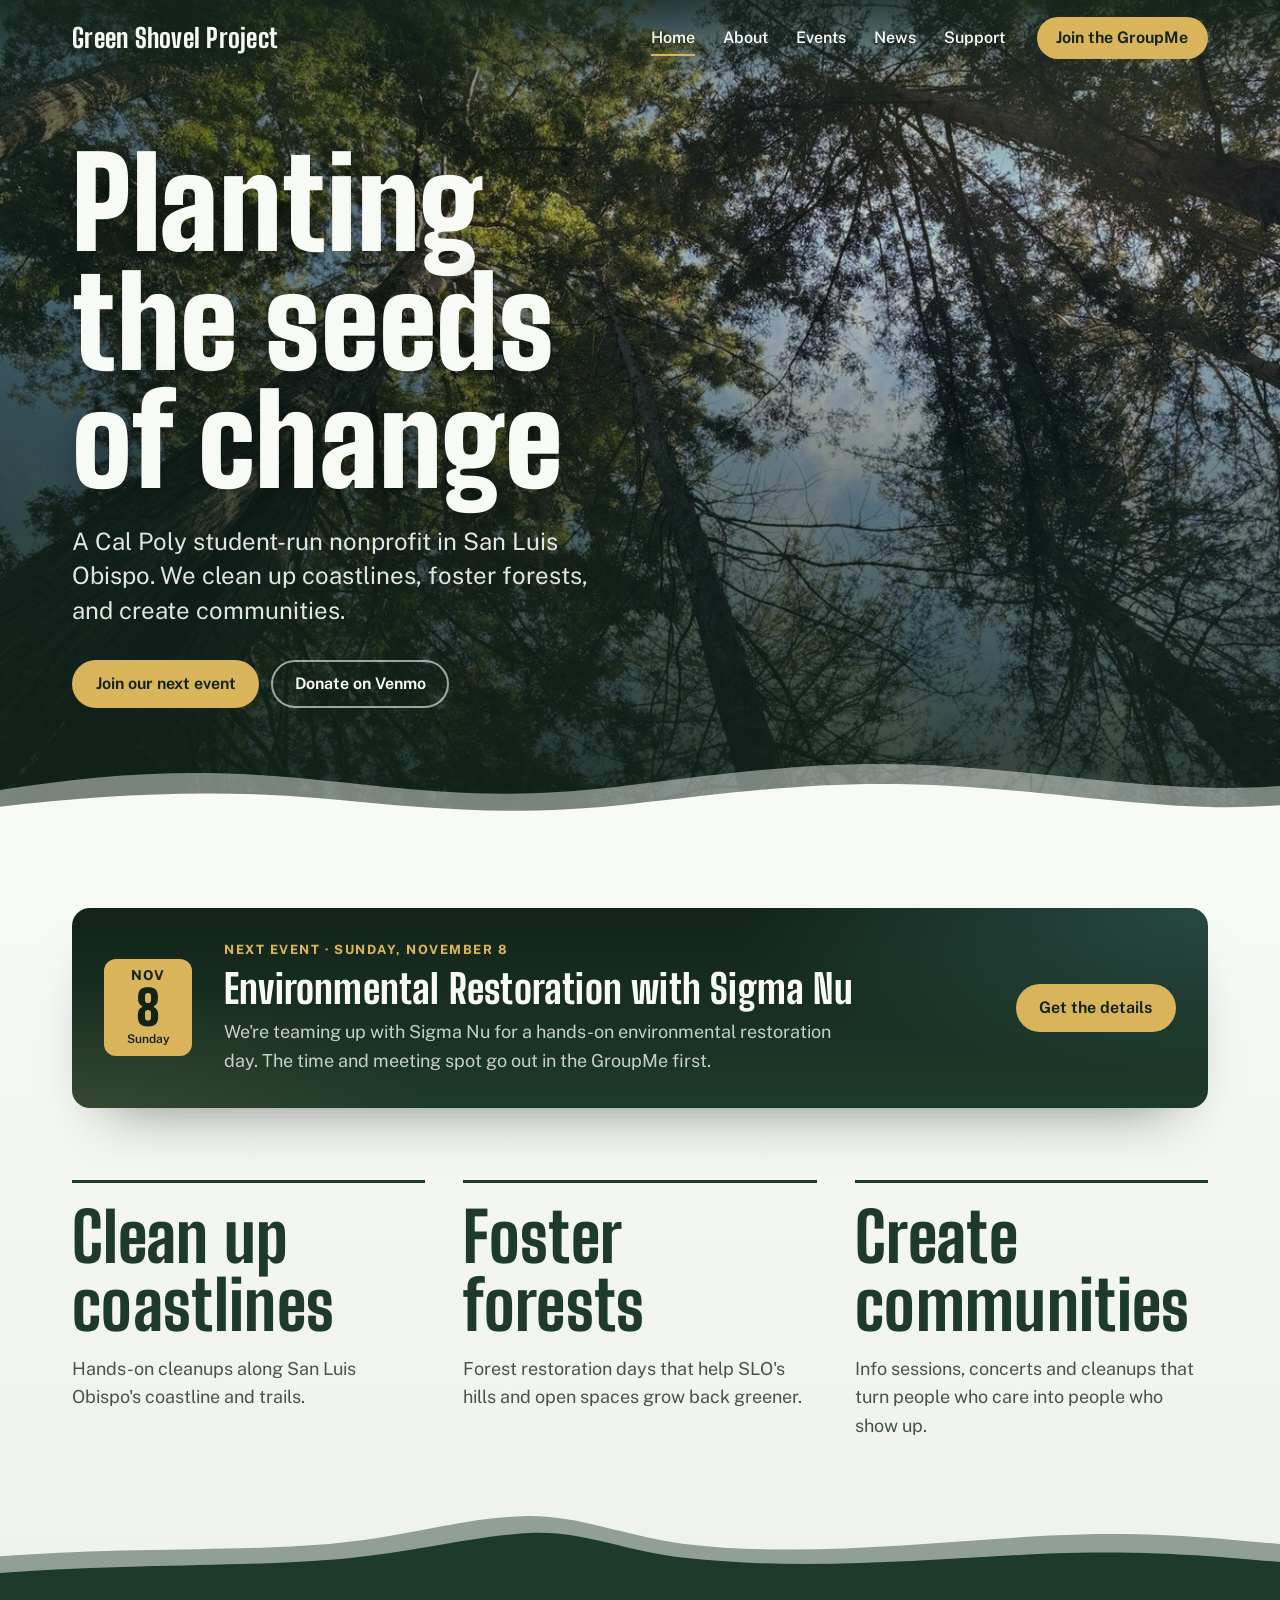
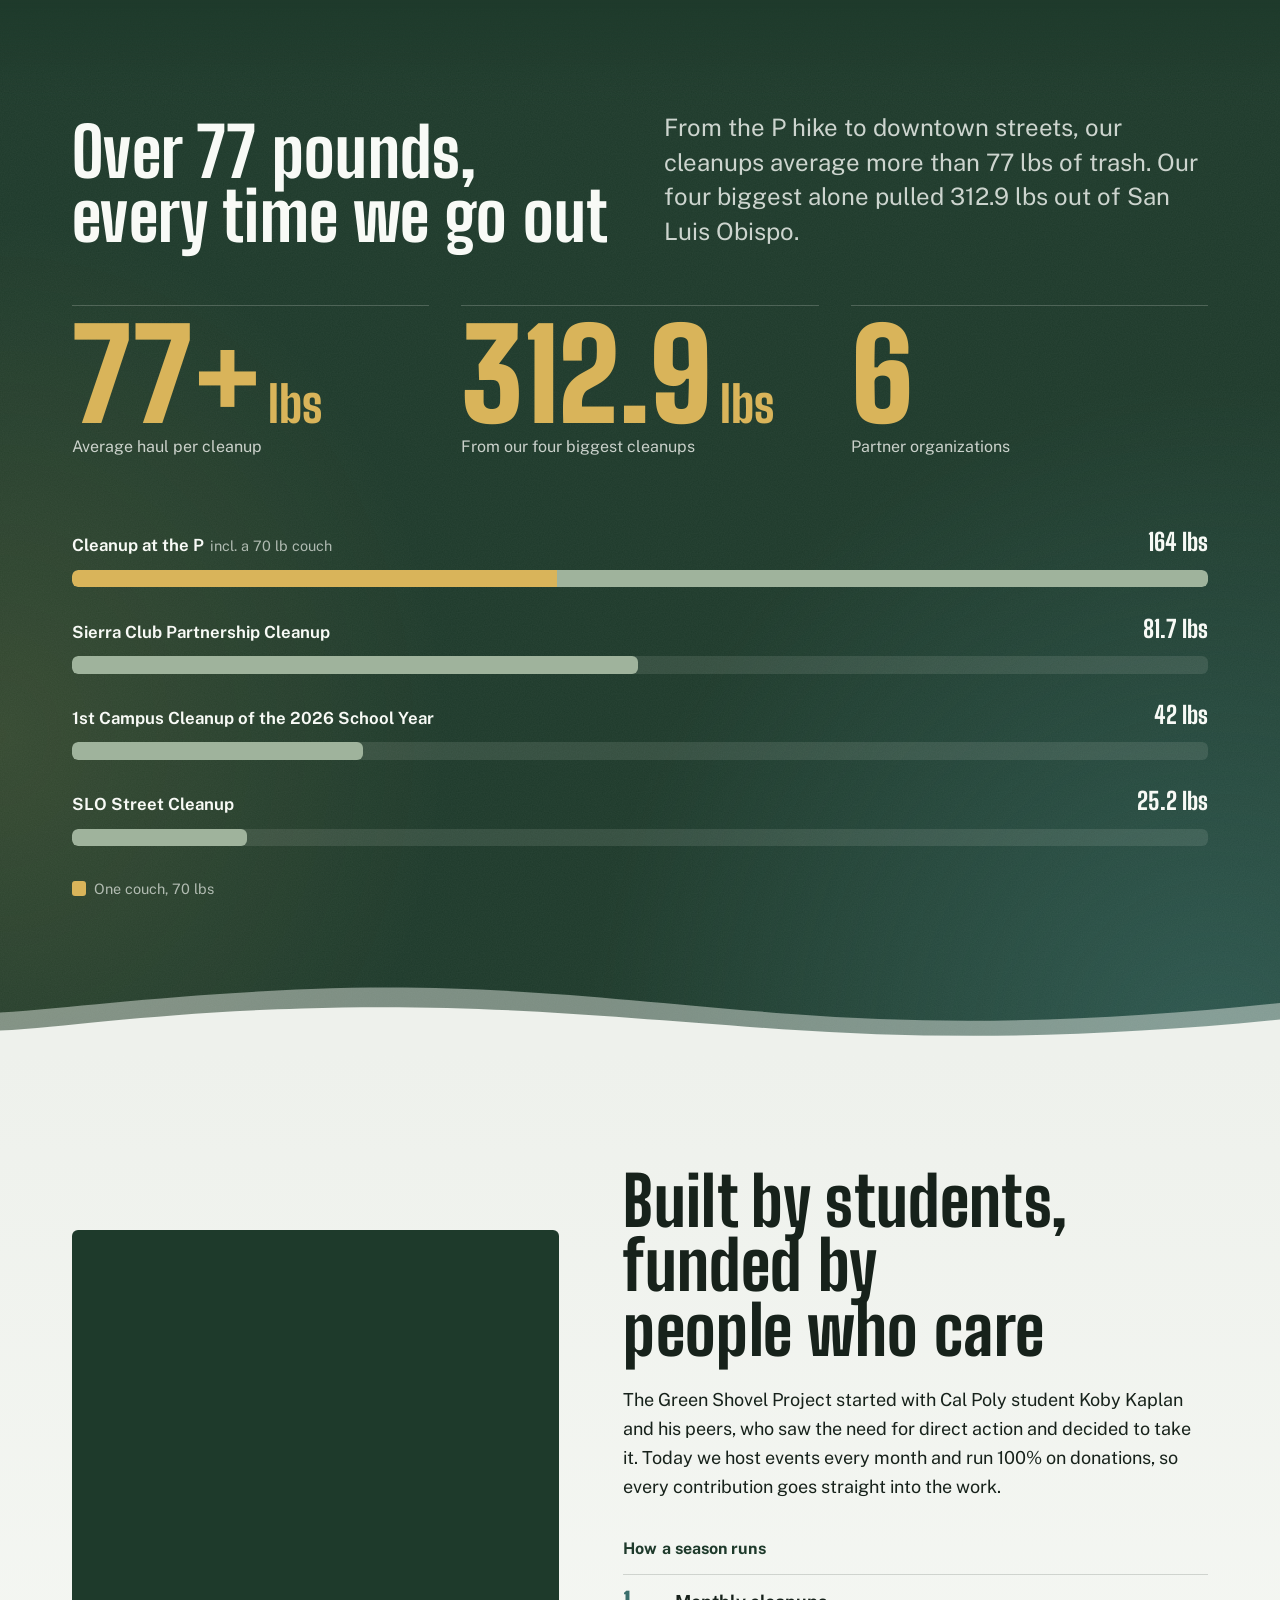
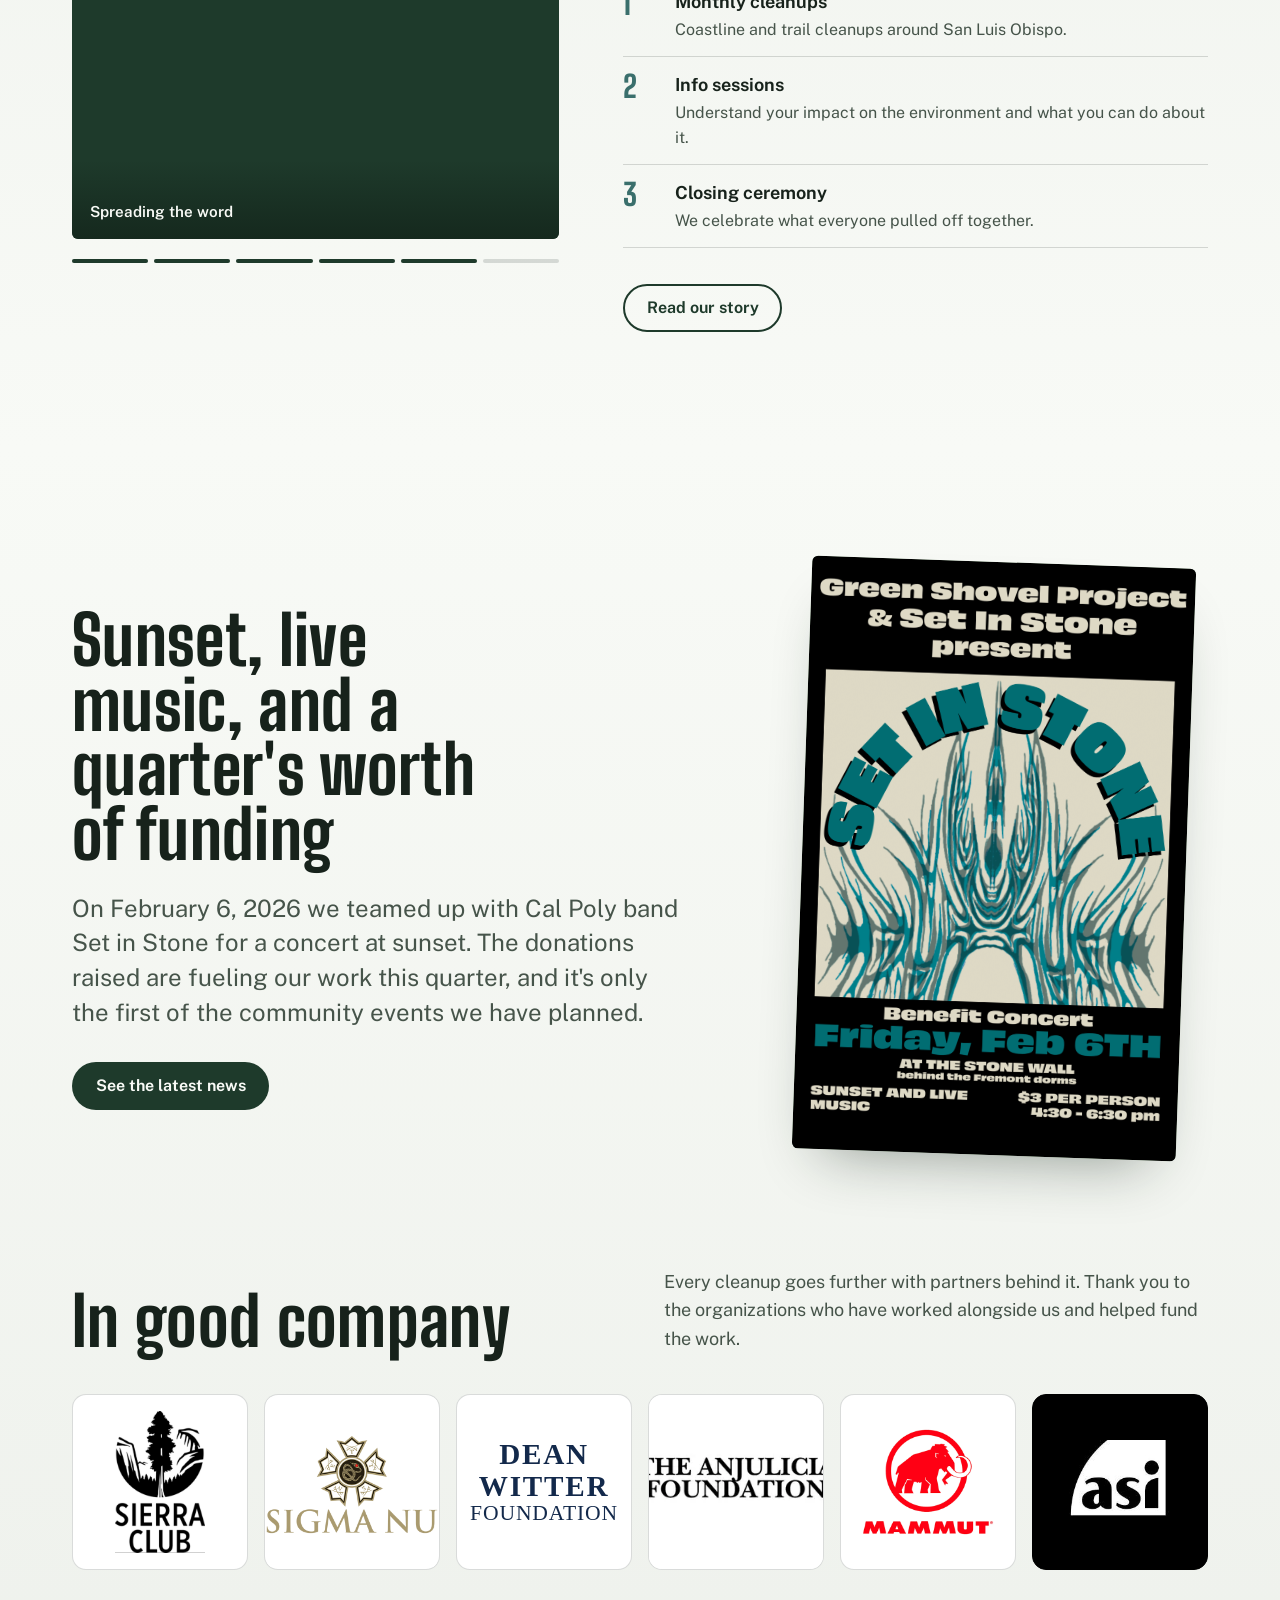
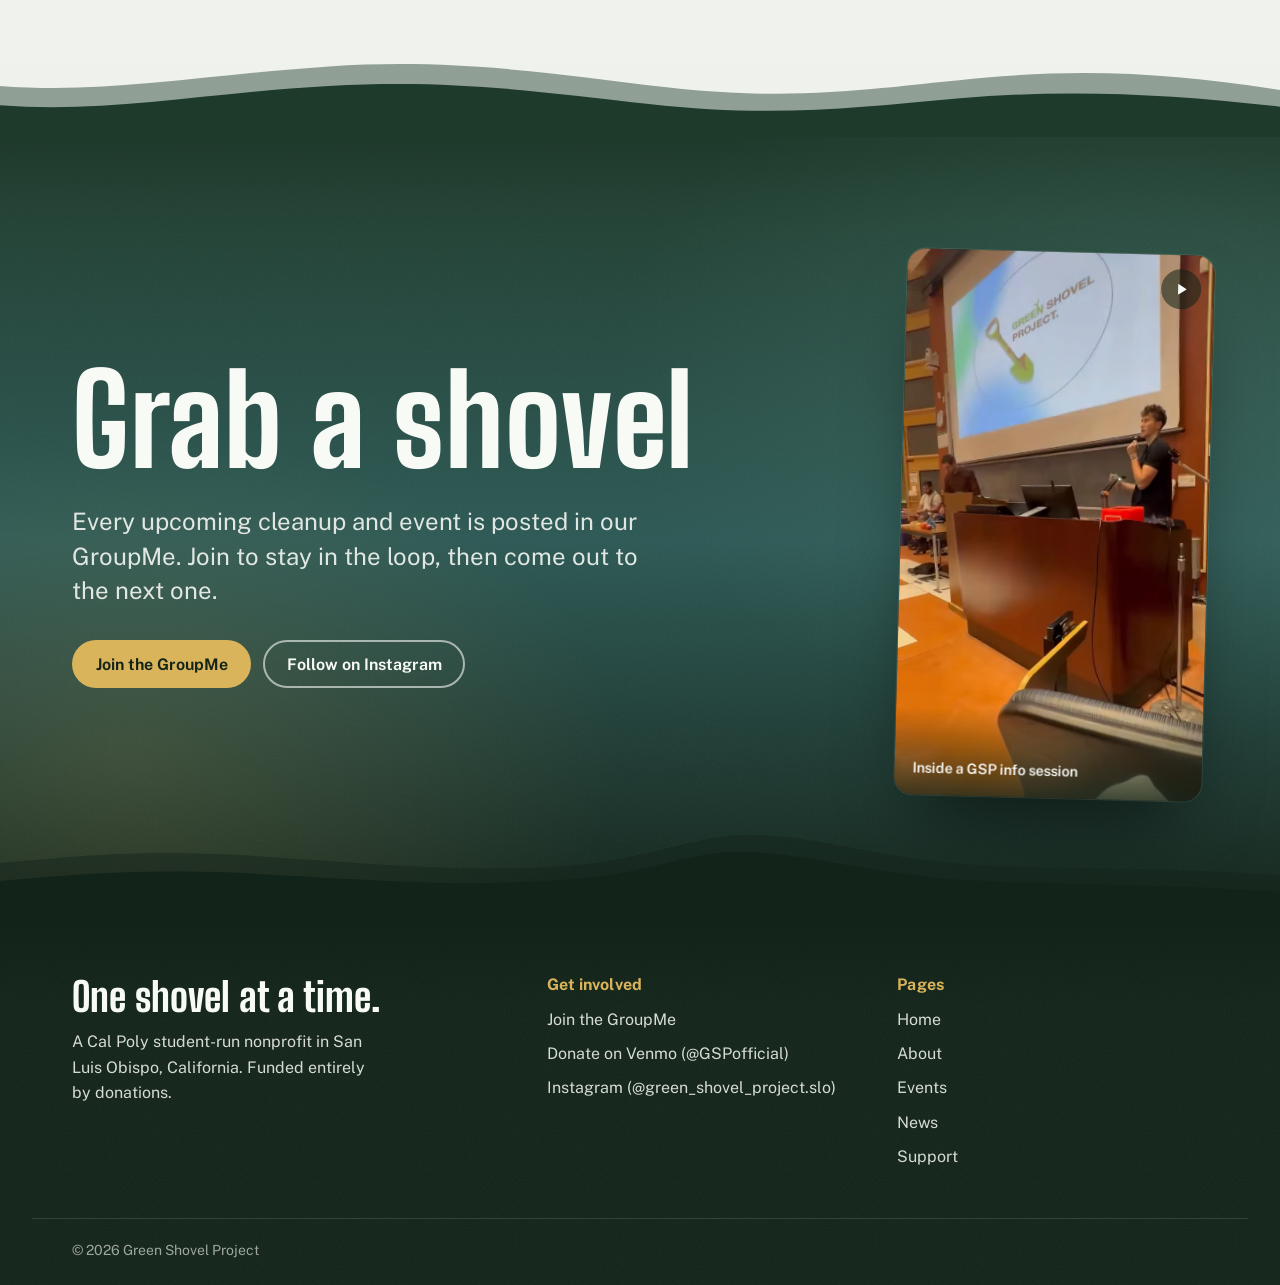
==== commit 30f413e3: "Shorten homepage hero description Co-Authored-By: Claude Opus 5.5 <noreply@anthropic.com>" ====
--- a/index.html
+++ b/index.html
@@ -1,3 +1,3 @@
 <!DOCTYPE html><html lang="en" data-astro-cid-hkbrpulz><head><meta charset="utf-8"><meta name="viewport" content="width=device-width, initial-scale=1"><title>Green Shovel Project | San Luis Obispo, California</title><meta name="description" content="A Cal Poly student-run nonprofit in San Luis Obispo cleaning up coastlines, fostering forests, and building a community committed to a healthier planet."><link rel="canonical" href="https://www.green-shovel-project.org/"><link rel="icon" href="/favicon.svg" type="image/svg+xml"><meta name="theme-color" content="#1e3a2b"><meta property="og:type" content="website"><meta property="og:site_name" content="Green Shovel Project"><meta property="og:title" content="Green Shovel Project | San Luis Obispo, California"><meta property="og:description" content="A Cal Poly student-run nonprofit in San Luis Obispo cleaning up coastlines, fostering forests, and building a community committed to a healthier planet."><meta property="og:url" content="https://www.green-shovel-project.org/"><meta property="og:image" content="https://www.green-shovel-project.org/images/gazebo-group-night.jpg"><meta name="twitter:card" content="summary_large_image"><script type="application/ld+json">{"@context":"https://schema.org","@type":"NGO","name":"Green Shovel Project","url":"https://www.green-shovel-project.org","description":"A Cal Poly student-run nonprofit in San Luis Obispo cleaning up coastlines, fostering forests, and building a community committed to a healthier planet.","areaServed":"San Luis Obispo, California","sameAs":["https://www.instagram.com/green_shovel_project.slo"]}</script><link rel="stylesheet" href="/_astro/Base.C0cYuRpq.css"><style>.haul[data-astro-cid-bcq5r5lc]{--track:#17221b14;--rest:var(--oak);--named:var(--gold);--text:var(--ink);--muted:var(--ink-soft);margin:0}.haul[data-astro-cid-bcq5r5lc].light{--track:#f8faf61a;--rest:var(--sage);--text:var(--paper);--muted:#f8faf6b3}.bar[data-astro-cid-bcq5r5lc]{background:var(--track);border-radius:var(--radius);height:clamp(4.5rem,10vw,7rem);display:flex;overflow:hidden}.seg[data-astro-cid-bcq5r5lc]{width:var(--w);position:relative}.seg[data-astro-cid-bcq5r5lc]+.seg[data-astro-cid-bcq5r5lc]{border-left:3px solid var(--track)}.seg-fill[data-astro-cid-bcq5r5lc]{transform-origin:0;position:absolute;inset:0}.seg[data-astro-cid-bcq5r5lc].named .seg-fill[data-astro-cid-bcq5r5lc]{background:var(--named)}.seg[data-astro-cid-bcq5r5lc].rest .seg-fill[data-astro-cid-bcq5r5lc]{background:var(--rest)}.armed .seg-fill[data-astro-cid-bcq5r5lc]{transition:transform .9s cubic-bezier(.2, .7, .2, 1) var(--d);transform:scaleX(0)}.armed.filled .seg-fill[data-astro-cid-bcq5r5lc]{transform:scaleX(1)}.ruler[data-astro-cid-bcq5r5lc]{height:2.1rem;color:var(--muted);margin-top:.4rem;position:relative}.tick[data-astro-cid-bcq5r5lc]{opacity:.6;background:currentColor;width:1px;height:.45rem;position:absolute;top:0}.tick[data-astro-cid-bcq5r5lc].major{opacity:1;height:.8rem}.tick-label[data-astro-cid-bcq5r5lc]{font-variant-numeric:tabular-nums;white-space:nowrap;font-size:.8rem;position:absolute;top:.95rem;left:0;transform:translate(-50%)}.tick[data-astro-cid-bcq5r5lc]:first-child .tick-label[data-astro-cid-bcq5r5lc]{transform:none}.tick[data-astro-cid-bcq5r5lc].end .tick-label[data-astro-cid-bcq5r5lc]{color:var(--text);font-weight:700;transform:translate(-100%)}.legend[data-astro-cid-bcq5r5lc]{margin-top:1rem;display:flex}.legend-item[data-astro-cid-bcq5r5lc]{width:var(--w);color:var(--text);gap:.15rem;padding-right:1rem;display:grid}.legend-lbs[data-astro-cid-bcq5r5lc]{font-family:var(--font-display);font-weight:800;font-size:var(--step-2);line-height:1}.legend-item[data-astro-cid-bcq5r5lc].named .legend-lbs[data-astro-cid-bcq5r5lc]{color:var(--named)}.haul[data-astro-cid-bcq5r5lc].dark .legend-item[data-astro-cid-bcq5r5lc].named .legend-lbs[data-astro-cid-bcq5r5lc]{color:#9a7520}.legend-label[data-astro-cid-bcq5r5lc]{color:var(--muted);font-size:.95rem}.sr-only[data-astro-cid-bcq5r5lc]{clip:rect(0 0 0 0);white-space:nowrap;width:1px;height:1px;position:absolute;overflow:hidden}
 .rotator[data-astro-cid-5maxt2vz]{position:relative}.frame[data-astro-cid-5maxt2vz]{aspect-ratio:var(--ratio);border-radius:var(--radius);background:var(--oak);position:relative;overflow:hidden}.slide[data-astro-cid-5maxt2vz]{opacity:0;margin:0;transition:opacity .9s;position:absolute;inset:0}.slide[data-astro-cid-5maxt2vz].active{opacity:1}.slide[data-astro-cid-5maxt2vz] img[data-astro-cid-5maxt2vz]{object-fit:cover;width:100%;height:100%}.slide[data-astro-cid-5maxt2vz] figcaption[data-astro-cid-5maxt2vz]{color:var(--paper);background:linear-gradient(#0000,#122319bf);padding:2.5rem 1.1rem .9rem;font-size:.95rem;font-weight:600;position:absolute;bottom:0;left:0;right:0}.toggle[data-astro-cid-5maxt2vz]{width:2.25rem;height:2.25rem;color:var(--paper);cursor:pointer;-webkit-backdrop-filter:blur(4px);opacity:0;background:#1223198c;border:0;border-radius:999px;place-items:center;transition:opacity .2s;display:grid;position:absolute;top:.75rem;right:.75rem}.rotator[data-astro-cid-5maxt2vz]:hover .toggle[data-astro-cid-5maxt2vz],.toggle[data-astro-cid-5maxt2vz]:focus-visible,.rotator[data-astro-cid-5maxt2vz].paused .toggle[data-astro-cid-5maxt2vz]{opacity:1}@media (hover:none){.toggle[data-astro-cid-5maxt2vz]{opacity:1}}.toggle[data-astro-cid-5maxt2vz] svg[data-astro-cid-5maxt2vz]{fill:currentColor;width:14px;height:14px}.toggle[data-astro-cid-5maxt2vz] .i-play[data-astro-cid-5maxt2vz],.rotator[data-astro-cid-5maxt2vz].paused .toggle[data-astro-cid-5maxt2vz] .i-pause[data-astro-cid-5maxt2vz]{display:none}.rotator[data-astro-cid-5maxt2vz].paused .toggle[data-astro-cid-5maxt2vz] .i-play[data-astro-cid-5maxt2vz]{display:block}.bars[data-astro-cid-5maxt2vz]{gap:6px;margin-top:.75rem;display:flex}.bar[data-astro-cid-5maxt2vz]{cursor:pointer;background:0 0;border:0;flex:1;height:1.25rem;padding:0;position:relative}.bar[data-astro-cid-5maxt2vz]:before,.fill[data-astro-cid-5maxt2vz]{content:"";border-radius:4px;height:4px;margin-top:-2px;position:absolute;top:50%;left:0;right:0}.bar[data-astro-cid-5maxt2vz]:before{background:var(--bar-track,#17221b26)}.fill[data-astro-cid-5maxt2vz]{background:var(--bar-fill,var(--oak));transform-origin:0;transform:scaleX(0)}.bar[data-astro-cid-5maxt2vz].done .fill[data-astro-cid-5maxt2vz],.bar[data-astro-cid-5maxt2vz].active .fill[data-astro-cid-5maxt2vz]{transform:scaleX(1)}.rotator[data-astro-cid-5maxt2vz].ready .bar[data-astro-cid-5maxt2vz].active .fill[data-astro-cid-5maxt2vz]{animation:fill var(--dur) linear forwards;animation-play-state:paused;transform:scaleX(0)}.rotator[data-astro-cid-5maxt2vz].ready.running .bar[data-astro-cid-5maxt2vz].active .fill[data-astro-cid-5maxt2vz]{animation-play-state:running}@keyframes fill{to{transform:scaleX(1)}}.bar[data-astro-cid-5maxt2vz]:focus-visible{outline-offset:1px}@media (prefers-reduced-motion:reduce){.slide[data-astro-cid-5maxt2vz]{transition:none}.rotator[data-astro-cid-5maxt2vz].ready .bar[data-astro-cid-5maxt2vz].active .fill[data-astro-cid-5maxt2vz]{animation-duration:var(--dur)!important}}
-</style><link rel="stylesheet" href="/_astro/index.B-115Lz7.css"><link rel="stylesheet" href="/_astro/updates.css"></head><body data-astro-cid-hkbrpulz><a class="skip-link" href="#main" data-astro-cid-hkbrpulz>Skip to content</a><header class="site-header overlay" data-astro-cid-hkbrpulz><div class="wrap header-inner" data-astro-cid-hkbrpulz><a class="brand" href="/" aria-label="Green Shovel Project home" data-astro-cid-hkbrpulz><span data-astro-cid-hkbrpulz>Green Shovel Project</span></a><nav class="nav-desktop" aria-label="Main" data-astro-cid-hkbrpulz><ul data-astro-cid-hkbrpulz><li data-astro-cid-hkbrpulz><a href="/" aria-current="page" data-astro-cid-hkbrpulz>Home</a></li><li data-astro-cid-hkbrpulz><a href="/about-us" data-astro-cid-hkbrpulz>About</a></li><li data-astro-cid-hkbrpulz><a href="/our-events" data-astro-cid-hkbrpulz>Events</a></li><li data-astro-cid-hkbrpulz><a href="/latest-news" data-astro-cid-hkbrpulz>News</a></li><li data-astro-cid-hkbrpulz><a href="/support-our-mission" data-astro-cid-hkbrpulz>Support</a></li></ul><a class="btn btn-gold header-cta" href="https://groupme.com/join_group/111572406/x85GzWrs" target="_blank" rel="noopener" data-astro-cid-hkbrpulz>Join the GroupMe</a></nav><details class="nav-mobile" data-astro-cid-hkbrpulz><summary aria-label="Menu" data-astro-cid-hkbrpulz><span class="burger" aria-hidden="true" data-astro-cid-hkbrpulz><span data-astro-cid-hkbrpulz></span><span data-astro-cid-hkbrpulz></span></span><span class="menu-word" data-astro-cid-hkbrpulz>Menu</span></summary><div class="nav-sheet" data-astro-cid-hkbrpulz><ul data-astro-cid-hkbrpulz><li data-astro-cid-hkbrpulz><a href="/" aria-current="page" data-astro-cid-hkbrpulz>Home</a></li><li data-astro-cid-hkbrpulz><a href="/about-us" data-astro-cid-hkbrpulz>About</a></li><li data-astro-cid-hkbrpulz><a href="/our-events" data-astro-cid-hkbrpulz>Events</a></li><li data-astro-cid-hkbrpulz><a href="/latest-news" data-astro-cid-hkbrpulz>News</a></li><li data-astro-cid-hkbrpulz><a href="/support-our-mission" data-astro-cid-hkbrpulz>Support</a></li></ul><a class="btn btn-gold" href="https://groupme.com/join_group/111572406/x85GzWrs" target="_blank" rel="noopener" data-astro-cid-hkbrpulz>Join the GroupMe</a></div></details></div></header><main id="main" data-astro-cid-hkbrpulz><section class="hero" data-astro-cid-lcdefpme><img class="hero-img" src="/images/img_0428-standard.jpg" alt="" fetchpriority="high" data-astro-cid-lcdefpme><div class="hero-shade" data-astro-cid-lcdefpme></div><div class="wrap hero-content" data-astro-cid-lcdefpme><h1 data-astro-cid-lcdefpme>Planting the seeds of change</h1><p class="hero-sub" data-astro-cid-lcdefpme>A Cal Poly student-run nonprofit in San Luis Obispo. We clean up coastlines, foster forests, and build a community that shows up for the planet.</p><div class="btn-row" data-astro-cid-lcdefpme><a class="btn btn-gold" href="https://groupme.com/join_group/111572406/x85GzWrs" target="_blank" rel="noopener" data-astro-cid-lcdefpme>Join our next event</a><a class="btn btn-ghost-light" href="https://www.venmo.com/u/GSPofficial" target="_blank" rel="noopener" data-astro-cid-lcdefpme>Donate on Venmo</a></div></div><div class="hills bottom" aria-hidden="true" data-astro-cid-s7fttlot><svg viewBox="0 0 1440 120" preserveAspectRatio="none" focusable="false" data-astro-cid-s7fttlot><path d="M0 120V52C110 30 210 20 330 34C450 48 540 70 690 48C820 28 930 6 1070 18C1210 30 1320 58 1440 46V120Z" fill="var(--paper)" opacity="0.45" data-astro-cid-s7fttlot></path><path d="M0 120V76C120 58 240 50 360 64C480 78 570 92 710 72C840 54 930 36 1070 46C1210 56 1320 86 1440 74V120Z" fill="var(--paper)" data-astro-cid-s7fttlot></path></svg></div></section><section class="mission" data-astro-cid-lcdefpme><div class="wrap" data-astro-cid-lcdefpme><article class="nextup"><div class="nextup-date" aria-hidden="true"><span class="mo">Nov</span><span class="day">8</span><span class="dow">Sunday</span></div><div class="nextup-copy"><p class="kicker">Next event · Sunday, November 8</p><h2>Environmental Restoration with Sigma Nu</h2><p>We're teaming up with Sigma Nu for a hands-on environmental restoration day. The time and meeting spot go out in the GroupMe first.</p></div><a class="btn btn-gold" href="https://groupme.com/join_group/111572406/x85GzWrs" target="_blank" rel="noopener">Get the details</a></article><h2 class="visually-quiet" data-astro-cid-lcdefpme>What we do</h2><ul class="mission-list" data-astro-cid-lcdefpme><li data-astro-cid-lcdefpme><h3 data-astro-cid-lcdefpme>Clean up coastlines</h3><p data-astro-cid-lcdefpme>Hands-on cleanups along San Luis Obispo&#39;s coastline and trails.</p></li><li data-astro-cid-lcdefpme><h3 data-astro-cid-lcdefpme>Foster forests</h3><p data-astro-cid-lcdefpme>Forest restoration days that help SLO&#39;s hills and open spaces grow back greener.</p></li><li data-astro-cid-lcdefpme><h3 data-astro-cid-lcdefpme>Create communities</h3><p data-astro-cid-lcdefpme>Info sessions, concerts and cleanups that turn people who care into people who show up.</p></li></ul></div></section><section class="haul-section grain" data-astro-cid-lcdefpme><div class="hills top" aria-hidden="true" data-astro-cid-s7fttlot><svg viewBox="0 0 1440 120" preserveAspectRatio="none" focusable="false" data-astro-cid-s7fttlot><path d="M0 120V64C150 50 250 58 370 46C460 36 520 8 590 6C650 4 700 34 770 46C900 66 1040 44 1180 34C1300 26 1380 40 1440 46V120Z" fill="var(--oak)" opacity="0.45" data-astro-cid-s7fttlot></path><path d="M0 120V88C160 74 260 80 380 68C470 58 530 34 600 30C660 28 700 56 770 66C910 86 1040 68 1180 60C1300 54 1380 66 1440 72V120Z" fill="var(--oak)" data-astro-cid-s7fttlot></path></svg></div><div class="wrap" data-astro-cid-lcdefpme><div class="haul-head" data-astro-cid-lcdefpme><h2 data-astro-cid-lcdefpme>Over 77 pounds, every time we go out</h2><p class="lede" data-astro-cid-lcdefpme>From the P hike to downtown streets, our cleanups average more than 77 lbs of trash. Our four biggest alone pulled 312.9 lbs out of San Luis Obispo.</p></div><ul class="stats"><li><span class="stat-num">77+<small>lbs</small></span><span class="stat-label">Average haul per cleanup</span></li><li><span class="stat-num">312.9<small>lbs</small></span><span class="stat-label">From our four biggest cleanups</span></li><li><span class="stat-num">6</span><span class="stat-label">Partner organizations</span></li></ul><figure class="ranked" data-haul><figcaption class="sr-only">Our biggest cleanups: the P, 164 lbs including a 70 lb couch; Sierra Club Partnership Cleanup, 81.7 lbs; 1st Campus Cleanup of the 2026 school year, 42 lbs; SLO Street Cleanup, 25.2 lbs.</figcaption><div class="ranked-row"><div class="ranked-meta"><span class="ranked-name">Cleanup at the P<span class=ranked-note>incl. a 70 lb couch</span></span><span class="ranked-lbs">164 lbs</span></div><div class="ranked-track" aria-hidden="true"><div class="ranked-bar" style="--w:100%; --d:0.00s"><span class="couch" style="--c:42.683%"></span><span></span></div></div></div><div class="ranked-row"><div class="ranked-meta"><span class="ranked-name">Sierra Club Partnership Cleanup</span><span class="ranked-lbs">81.7 lbs</span></div><div class="ranked-track" aria-hidden="true"><div class="ranked-bar" style="--w:49.817%; --d:0.15s"><span></span></div></div></div><div class="ranked-row"><div class="ranked-meta"><span class="ranked-name">1st Campus Cleanup of the 2026 School Year</span><span class="ranked-lbs">42 lbs</span></div><div class="ranked-track" aria-hidden="true"><div class="ranked-bar" style="--w:25.610%; --d:0.30s"><span></span></div></div></div><div class="ranked-row"><div class="ranked-meta"><span class="ranked-name">SLO Street Cleanup</span><span class="ranked-lbs">25.2 lbs</span></div><div class="ranked-track" aria-hidden="true"><div class="ranked-bar" style="--w:15.366%; --d:0.45s"><span></span></div></div></div><p class="ranked-key" aria-hidden="true"><i></i>One couch, 70 lbs</p><script type="module">var e=document.querySelectorAll(`[data-haul]`);if(window.matchMedia(`(prefers-reduced-motion: reduce)`).matches||!(`IntersectionObserver`in window))e.forEach(e=>e.classList.add(`filled`));else{e.forEach(e=>e.classList.add(`armed`));let t=new IntersectionObserver(e=>{for(let n of e)n.isIntersecting&&(n.target.classList.add(`filled`),t.unobserve(n.target))},{threshold:.5});e.forEach(e=>t.observe(e))}</script></div></section><section class="about" data-astro-cid-lcdefpme><div class="hills top flip" aria-hidden="true" data-astro-cid-s7fttlot><svg viewBox="0 0 1440 120" preserveAspectRatio="none" focusable="false" data-astro-cid-s7fttlot><path d="M0 120V46C190 72 370 80 550 62C750 42 890 16 1090 26C1250 34 1350 52 1440 60V120Z" fill="var(--fog)" opacity="0.45" data-astro-cid-s7fttlot></path><path d="M0 120V70C200 96 380 100 560 84C760 66 900 46 1100 54C1260 60 1360 80 1440 86V120Z" fill="var(--fog)" data-astro-cid-s7fttlot></path></svg></div><div class="wrap about-grid" data-astro-cid-lcdefpme><div class="rotator" data-rotator style="--ratio:4 / 5; --dur:5s" role="region" aria-roledescription="carousel" aria-label="Photos from Green Shovel Project events" data-astro-cid-5maxt2vz><div class="frame" data-astro-cid-5maxt2vz><figure class="slide active" aria-roledescription="slide" aria-label="1 of 6" data-astro-cid-5maxt2vz><img src="/images/gazebo-group-night.jpg" alt="Green Shovel Project volunteers posing at night in front of a gazebo strung with lights, holding Green Shovel Project and clean-up sign-in signs" style="object-position:center" loading="eager" decoding="async" data-astro-cid-5maxt2vz><figcaption data-astro-cid-5maxt2vz>Community nights</figcaption></figure><figure class="slide" aria-roledescription="slide" aria-label="2 of 6" aria-hidden="true" data-astro-cid-5maxt2vz><img src="/images/cleanup-crew-bags.jpg" alt="Volunteers in gloves on a paved path holding full trash bags and a Green Shovel Project sign" style="object-position:center 82%" loading="lazy" decoding="async" data-astro-cid-5maxt2vz><figcaption data-astro-cid-5maxt2vz>Cleanups</figcaption></figure><figure class="slide" aria-roledescription="slide" aria-label="3 of 6" aria-hidden="true" data-astro-cid-5maxt2vz><img src="/images/gazebo-concert-dusk.jpg" alt="A band playing in a lit gazebo at dusk while students laugh and play spikeball on the lawn" style="object-position:center" loading="lazy" decoding="async" data-astro-cid-5maxt2vz><figcaption data-astro-cid-5maxt2vz>Live music</figcaption></figure><figure class="slide" aria-roledescription="slide" aria-label="4 of 6" aria-hidden="true" data-astro-cid-5maxt2vz><img src="/images/cleanup-bag-pile.jpg" alt="A pile of full trash bags, flattened cardboard and a bike wheel collected at a cleanup, next to Green Shovel Project signs" style="object-position:center 70%" loading="lazy" decoding="async" data-astro-cid-5maxt2vz><figcaption data-astro-cid-5maxt2vz>Bagged and ready to haul out</figcaption></figure><figure class="slide" aria-roledescription="slide" aria-label="5 of 6" aria-hidden="true" data-astro-cid-5maxt2vz><img src="/images/tabling-park.jpg" alt="Students gathered around an information table in a park" style="object-position:center 65%" loading="lazy" decoding="async" data-astro-cid-5maxt2vz><figcaption data-astro-cid-5maxt2vz>Spreading the word</figcaption></figure><figure class="slide" aria-roledescription="slide" aria-label="6 of 6" aria-hidden="true" data-astro-cid-5maxt2vz><img src="/images/info-session-hall.jpg" alt="Students in a lecture hall at a Green Shovel Project info session, with GroupMe and Instagram QR codes on the screens" style="object-position:center 70%" loading="lazy" decoding="async" data-astro-cid-5maxt2vz><figcaption data-astro-cid-5maxt2vz>Info sessions</figcaption></figure><button class="toggle" type="button" data-toggle aria-label="Pause slideshow" data-astro-cid-5maxt2vz><svg class="i-pause" viewBox="0 0 16 16" aria-hidden="true" data-astro-cid-5maxt2vz><rect x="3.5" y="2.5" width="3" height="11" rx="1" data-astro-cid-5maxt2vz></rect><rect x="9.5" y="2.5" width="3" height="11" rx="1" data-astro-cid-5maxt2vz></rect></svg><svg class="i-play" viewBox="0 0 16 16" aria-hidden="true" data-astro-cid-5maxt2vz><path d="M4.5 2.8v10.4a.6.6 0 0 0 .9.5l8.3-5.2a.6.6 0 0 0 0-1L5.4 2.3a.6.6 0 0 0-.9.5z" data-astro-cid-5maxt2vz></path></svg></button></div><div class="bars" data-astro-cid-5maxt2vz><button type="button" class="bar active" data-go="0" aria-label="Show photo 1: Community nights" aria-current="true" data-astro-cid-5maxt2vz><span class="fill" data-astro-cid-5maxt2vz></span></button><button type="button" class="bar" data-go="1" aria-label="Show photo 2: Cleanups" data-astro-cid-5maxt2vz><span class="fill" data-astro-cid-5maxt2vz></span></button><button type="button" class="bar" data-go="2" aria-label="Show photo 3: Live music" data-astro-cid-5maxt2vz><span class="fill" data-astro-cid-5maxt2vz></span></button><button type="button" class="bar" data-go="3" aria-label="Show photo 4: Bagged and ready to haul out" data-astro-cid-5maxt2vz><span class="fill" data-astro-cid-5maxt2vz></span></button><button type="button" class="bar" data-go="4" aria-label="Show photo 5: Spreading the word" data-astro-cid-5maxt2vz><span class="fill" data-astro-cid-5maxt2vz></span></button><button type="button" class="bar" data-go="5" aria-label="Show photo 6: Info sessions" data-astro-cid-5maxt2vz><span class="fill" data-astro-cid-5maxt2vz></span></button></div></div><script type="module">var e=window.matchMedia(`(prefers-reduced-motion: reduce)`);document.querySelectorAll(`[data-rotator]`).forEach(t=>{let n=[...t.querySelectorAll(`.slide`)],r=[...t.querySelectorAll(`.bar`)],i=t.querySelector(`[data-toggle]`);if(n.length<2){i.hidden=!0;return}let a=0,o=e.matches,s=!1,c=!1,l=()=>{n.forEach((e,t)=>{let n=t===a;e.classList.toggle(`active`,n),n?e.removeAttribute(`aria-hidden`):e.setAttribute(`aria-hidden`,`true`)}),r.forEach((e,t)=>{e.classList.toggle(`active`,t===a),e.classList.toggle(`done`,t<a),t===a?e.setAttribute(`aria-current`,`true`):e.removeAttribute(`aria-current`);let n=e.querySelector(`.fill`);n.style.animation=`none`,n.offsetWidth,n.style.animation=``})},u=()=>{let e=!o&&!s&&c&&!document.hidden;t.classList.toggle(`running`,e),t.classList.toggle(`paused`,o),i.setAttribute(`aria-label`,o?`Play slideshow`:`Pause slideshow`)},d=e=>{a=(e+n.length)%n.length,l()};r.forEach((e,t)=>{e.querySelector(`.fill`).addEventListener(`animationend`,()=>{t===a&&d(a+1)}),e.addEventListener(`click`,()=>d(t))}),i.addEventListener(`click`,()=>{o=!o,u()}),t.addEventListener(`pointerenter`,e=>{e.pointerType===`mouse`&&(s=!0,u())}),t.addEventListener(`pointerleave`,()=>{s=!1,u()}),t.addEventListener(`focusin`,()=>{s=!0,u()}),t.addEventListener(`focusout`,()=>{s=!1,u()}),document.addEventListener(`visibilitychange`,u);let f=0;t.addEventListener(`touchstart`,e=>f=e.touches[0].clientX,{passive:!0}),t.addEventListener(`touchend`,e=>{let t=e.changedTouches[0].clientX-f;Math.abs(t)>40&&d(a+(t<0?1:-1))}),new IntersectionObserver(([e])=>{c=e.isIntersecting,u()},{threshold:.35}).observe(t),t.classList.add(`ready`),l(),u()});</script></figure><div class="about-copy" data-astro-cid-lcdefpme><h2 data-astro-cid-lcdefpme>Built by students, funded by people who care</h2><p data-astro-cid-lcdefpme>The Green Shovel Project started with Cal Poly student Koby Kaplan and his peers, who saw the need for direct action and decided to take it. Today we host events every month and run 100% on donations, so every contribution goes straight into the work.</p><h3 class="season-title" data-astro-cid-lcdefpme>How a season runs</h3><ol class="season" data-astro-cid-lcdefpme><li data-astro-cid-lcdefpme><strong data-astro-cid-lcdefpme>Monthly cleanups</strong><span data-astro-cid-lcdefpme>Coastline and trail cleanups around San Luis Obispo.</span></li><li data-astro-cid-lcdefpme><strong data-astro-cid-lcdefpme>Info sessions</strong><span data-astro-cid-lcdefpme>Understand your impact on the environment and what you can do about it.</span></li><li data-astro-cid-lcdefpme><strong data-astro-cid-lcdefpme>Closing ceremony</strong><span data-astro-cid-lcdefpme>We celebrate what everyone pulled off together.</span></li></ol><a class="btn btn-ghost" href="/about-us" data-astro-cid-lcdefpme>Read our story</a></div></div></section><section class="concert" data-astro-cid-lcdefpme><div class="wrap concert-grid" data-astro-cid-lcdefpme><div class="concert-copy" data-astro-cid-lcdefpme><h2 data-astro-cid-lcdefpme>Sunset, live music, and a quarter's worth of funding</h2><p class="lede" data-astro-cid-lcdefpme>On February 6, 2026 we teamed up with Cal Poly band Set in Stone for a concert at sunset. The donations raised are fueling our work this quarter, and it's only the first of the community events we have planned.</p><a class="btn btn-oak" href="/latest-news" data-astro-cid-lcdefpme>See the latest news</a></div><figure class="photo flyer" data-astro-cid-lcdefpme><img src="/images/set-in-stone-flyer-2-high.png" alt="Flyer for the Green Shovel Project and Set in Stone benefit concert on Friday, February 6, at sunset with live music" loading="lazy" data-astro-cid-lcdefpme></figure></div><div class="wrap partners"><div class="partners-head"><h2>In good company</h2><p>Every cleanup goes further with partners behind it. Thank you to the organizations who have worked alongside us and helped fund the work.</p></div><ul class="logo-grid" aria-label="Our partners"><li class=tall title="Sierra Club"><img src="/images/partners/sierra-club.png" alt="Sierra Club" loading="lazy"></li><li title="Sigma Nu"><img src="/images/partners/sigma-nu.jpg" alt="Sigma Nu" loading="lazy"></li><li title="Dean Witter Foundation"><span class="wordmark" role="img" aria-label="Dean Witter Foundation"><b>DEAN WITTER</b>FOUNDATION</span></li><li title="The Anjulicia Foundation"><img src="/images/partners/anjulicia-foundation.webp" alt="The Anjulicia Foundation" loading="lazy"></li><li title="Mammut"><img src="/images/partners/mammut.png" alt="Mammut" loading="lazy"></li><li class=dark title="Cal Poly ASI"><img src="/images/partners/cal-poly-asi.jpg" alt="Cal Poly ASI" loading="lazy"></li></ul></div></section><section class="cta grain" data-astro-cid-lcdefpme><div class="hills top flip" aria-hidden="true" data-astro-cid-s7fttlot><svg viewBox="0 0 1440 120" preserveAspectRatio="none" focusable="false" data-astro-cid-s7fttlot><path d="M0 120V52C110 30 210 20 330 34C450 48 540 70 690 48C820 28 930 6 1070 18C1210 30 1320 58 1440 46V120Z" fill="var(--oak)" opacity="0.45" data-astro-cid-s7fttlot></path><path d="M0 120V76C120 58 240 50 360 64C480 78 570 92 710 72C840 54 930 36 1070 46C1210 56 1320 86 1440 74V120Z" fill="var(--oak)" data-astro-cid-s7fttlot></path></svg></div><div class="wrap cta-grid" data-astro-cid-lcdefpme><div class="cta-copy" data-astro-cid-lcdefpme><h2 data-astro-cid-lcdefpme>Grab a shovel</h2><p class="lede" data-astro-cid-lcdefpme>Every upcoming cleanup and event is posted in our GroupMe. Join to stay in the loop, then come out to the next one.</p><div class="btn-row" data-astro-cid-lcdefpme><a class="btn btn-gold" href="https://groupme.com/join_group/111572406/x85GzWrs" target="_blank" rel="noopener" data-astro-cid-lcdefpme>Join the GroupMe</a><a class="btn btn-ghost-light" href="https://www.instagram.com/green_shovel_project.slo" target="_blank" rel="noopener" data-astro-cid-lcdefpme>Follow on Instagram</a></div></div><figure class="cta-media" data-video-wrap data-astro-cid-lcdefpme><video class="cta-video" data-autoplay-video muted loop playsinline preload="metadata" poster="/media/info-session-poster.jpg" aria-label="A packed lecture hall at a Green Shovel Project info session" data-astro-cid-lcdefpme><source src="/media/info-session.webm" type="video/webm" data-astro-cid-lcdefpme><source src="/media/info-session.mp4" type="video/mp4" data-astro-cid-lcdefpme></video><figcaption class="cta-caption" data-astro-cid-lcdefpme>Inside a GSP info session</figcaption><button class="video-toggle" type="button" data-video-toggle aria-label="Play video" hidden data-astro-cid-lcdefpme><svg class="i-pause" viewBox="0 0 16 16" aria-hidden="true" data-astro-cid-lcdefpme><rect x="3.5" y="2.5" width="3" height="11" rx="1" data-astro-cid-lcdefpme></rect><rect x="9.5" y="2.5" width="3" height="11" rx="1" data-astro-cid-lcdefpme></rect></svg><svg class="i-play" viewBox="0 0 16 16" aria-hidden="true" data-astro-cid-lcdefpme><path d="M4.5 2.8v10.4a.6.6 0 0 0 .9.5l8.3-5.2a.6.6 0 0 0 0-1L5.4 2.3a.6.6 0 0 0-.9.5z" data-astro-cid-lcdefpme></path></svg></button></figure></div></section></main><footer class="site-footer grain" data-astro-cid-hkbrpulz><div class="hills top flip" aria-hidden="true" data-astro-cid-s7fttlot><svg viewBox="0 0 1440 120" preserveAspectRatio="none" focusable="false" data-astro-cid-s7fttlot><path d="M0 120V64C150 50 250 58 370 46C460 36 520 8 590 6C650 4 700 34 770 46C900 66 1040 44 1180 34C1300 26 1380 40 1440 46V120Z" fill="var(--oak-deep)" opacity="0.45" data-astro-cid-s7fttlot></path><path d="M0 120V88C160 74 260 80 380 68C470 58 530 34 600 30C660 28 700 56 770 66C910 86 1040 68 1180 60C1300 54 1380 66 1440 72V120Z" fill="var(--oak-deep)" data-astro-cid-s7fttlot></path></svg></div><div class="wrap footer-grid" data-astro-cid-hkbrpulz><div class="footer-brand" data-astro-cid-hkbrpulz><p class="footer-line" data-astro-cid-hkbrpulz>One shovel at a time.</p><p class="footer-sub" data-astro-cid-hkbrpulz>A Cal Poly student-run nonprofit in San Luis Obispo, California. Funded entirely by donations.</p></div><div data-astro-cid-hkbrpulz><h2 class="footer-head" data-astro-cid-hkbrpulz>Get involved</h2><ul class="footer-links" data-astro-cid-hkbrpulz><li data-astro-cid-hkbrpulz><a href="https://groupme.com/join_group/111572406/x85GzWrs" target="_blank" rel="noopener" data-astro-cid-hkbrpulz>Join the GroupMe</a></li><li data-astro-cid-hkbrpulz><a href="https://www.venmo.com/u/GSPofficial" target="_blank" rel="noopener" data-astro-cid-hkbrpulz>Donate on Venmo (@GSPofficial)</a></li><li data-astro-cid-hkbrpulz><a href="https://www.instagram.com/green_shovel_project.slo" target="_blank" rel="noopener" data-astro-cid-hkbrpulz>Instagram (@green_shovel_project.slo)</a></li></ul></div><div data-astro-cid-hkbrpulz><h2 class="footer-head" data-astro-cid-hkbrpulz>Pages</h2><ul class="footer-links" data-astro-cid-hkbrpulz><li data-astro-cid-hkbrpulz><a href="/" data-astro-cid-hkbrpulz>Home</a></li><li data-astro-cid-hkbrpulz><a href="/about-us" data-astro-cid-hkbrpulz>About</a></li><li data-astro-cid-hkbrpulz><a href="/our-events" data-astro-cid-hkbrpulz>Events</a></li><li data-astro-cid-hkbrpulz><a href="/latest-news" data-astro-cid-hkbrpulz>News</a></li><li data-astro-cid-hkbrpulz><a href="/support-our-mission" data-astro-cid-hkbrpulz>Support</a></li></ul></div></div><div class="wrap footer-base" data-astro-cid-hkbrpulz><span data-astro-cid-hkbrpulz>© 2026 Green Shovel Project</span></div></footer></body></html><script type="module">var e=document.querySelector(`[data-video-wrap]`),t=e?.querySelector(`[data-autoplay-video]`),n=e?.querySelector(`[data-video-toggle]`);if(e&&t&&n){let r=window.matchMedia(`(prefers-reduced-motion: reduce)`).matches,i=navigator.connection?.saveData,a=r||!!i,o=()=>{let r=!t.paused;e.classList.toggle(`playing`,r),n.setAttribute(`aria-label`,r?`Pause video`:`Play video`)};t.addEventListener(`play`,o),t.addEventListener(`pause`,o),n.hidden=!1,n.addEventListener(`click`,()=>{t.paused?(a=!1,t.play().catch(o)):(a=!0,t.pause())}),new IntersectionObserver(([e])=>{e.isIntersecting&&!a?t.play().catch(o):e.isIntersecting||t.pause()},{threshold:.3}).observe(e),o()}</script>+</style><link rel="stylesheet" href="/_astro/index.B-115Lz7.css"><link rel="stylesheet" href="/_astro/updates.css"></head><body data-astro-cid-hkbrpulz><a class="skip-link" href="#main" data-astro-cid-hkbrpulz>Skip to content</a><header class="site-header overlay" data-astro-cid-hkbrpulz><div class="wrap header-inner" data-astro-cid-hkbrpulz><a class="brand" href="/" aria-label="Green Shovel Project home" data-astro-cid-hkbrpulz><span data-astro-cid-hkbrpulz>Green Shovel Project</span></a><nav class="nav-desktop" aria-label="Main" data-astro-cid-hkbrpulz><ul data-astro-cid-hkbrpulz><li data-astro-cid-hkbrpulz><a href="/" aria-current="page" data-astro-cid-hkbrpulz>Home</a></li><li data-astro-cid-hkbrpulz><a href="/about-us" data-astro-cid-hkbrpulz>About</a></li><li data-astro-cid-hkbrpulz><a href="/our-events" data-astro-cid-hkbrpulz>Events</a></li><li data-astro-cid-hkbrpulz><a href="/latest-news" data-astro-cid-hkbrpulz>News</a></li><li data-astro-cid-hkbrpulz><a href="/support-our-mission" data-astro-cid-hkbrpulz>Support</a></li></ul><a class="btn btn-gold header-cta" href="https://groupme.com/join_group/111572406/x85GzWrs" target="_blank" rel="noopener" data-astro-cid-hkbrpulz>Join the GroupMe</a></nav><details class="nav-mobile" data-astro-cid-hkbrpulz><summary aria-label="Menu" data-astro-cid-hkbrpulz><span class="burger" aria-hidden="true" data-astro-cid-hkbrpulz><span data-astro-cid-hkbrpulz></span><span data-astro-cid-hkbrpulz></span></span><span class="menu-word" data-astro-cid-hkbrpulz>Menu</span></summary><div class="nav-sheet" data-astro-cid-hkbrpulz><ul data-astro-cid-hkbrpulz><li data-astro-cid-hkbrpulz><a href="/" aria-current="page" data-astro-cid-hkbrpulz>Home</a></li><li data-astro-cid-hkbrpulz><a href="/about-us" data-astro-cid-hkbrpulz>About</a></li><li data-astro-cid-hkbrpulz><a href="/our-events" data-astro-cid-hkbrpulz>Events</a></li><li data-astro-cid-hkbrpulz><a href="/latest-news" data-astro-cid-hkbrpulz>News</a></li><li data-astro-cid-hkbrpulz><a href="/support-our-mission" data-astro-cid-hkbrpulz>Support</a></li></ul><a class="btn btn-gold" href="https://groupme.com/join_group/111572406/x85GzWrs" target="_blank" rel="noopener" data-astro-cid-hkbrpulz>Join the GroupMe</a></div></details></div></header><main id="main" data-astro-cid-hkbrpulz><section class="hero" data-astro-cid-lcdefpme><img class="hero-img" src="/images/img_0428-standard.jpg" alt="" fetchpriority="high" data-astro-cid-lcdefpme><div class="hero-shade" data-astro-cid-lcdefpme></div><div class="wrap hero-content" data-astro-cid-lcdefpme><h1 data-astro-cid-lcdefpme>Planting the seeds of change</h1><p class="hero-sub" data-astro-cid-lcdefpme>A Cal Poly student-run nonprofit in San Luis Obispo. We clean up coastlines, foster forests, and create communities.</p><div class="btn-row" data-astro-cid-lcdefpme><a class="btn btn-gold" href="https://groupme.com/join_group/111572406/x85GzWrs" target="_blank" rel="noopener" data-astro-cid-lcdefpme>Join our next event</a><a class="btn btn-ghost-light" href="https://www.venmo.com/u/GSPofficial" target="_blank" rel="noopener" data-astro-cid-lcdefpme>Donate on Venmo</a></div></div><div class="hills bottom" aria-hidden="true" data-astro-cid-s7fttlot><svg viewBox="0 0 1440 120" preserveAspectRatio="none" focusable="false" data-astro-cid-s7fttlot><path d="M0 120V52C110 30 210 20 330 34C450 48 540 70 690 48C820 28 930 6 1070 18C1210 30 1320 58 1440 46V120Z" fill="var(--paper)" opacity="0.45" data-astro-cid-s7fttlot></path><path d="M0 120V76C120 58 240 50 360 64C480 78 570 92 710 72C840 54 930 36 1070 46C1210 56 1320 86 1440 74V120Z" fill="var(--paper)" data-astro-cid-s7fttlot></path></svg></div></section><section class="mission" data-astro-cid-lcdefpme><div class="wrap" data-astro-cid-lcdefpme><article class="nextup"><div class="nextup-date" aria-hidden="true"><span class="mo">Nov</span><span class="day">8</span><span class="dow">Sunday</span></div><div class="nextup-copy"><p class="kicker">Next event · Sunday, November 8</p><h2>Environmental Restoration with Sigma Nu</h2><p>We're teaming up with Sigma Nu for a hands-on environmental restoration day. The time and meeting spot go out in the GroupMe first.</p></div><a class="btn btn-gold" href="https://groupme.com/join_group/111572406/x85GzWrs" target="_blank" rel="noopener">Get the details</a></article><h2 class="visually-quiet" data-astro-cid-lcdefpme>What we do</h2><ul class="mission-list" data-astro-cid-lcdefpme><li data-astro-cid-lcdefpme><h3 data-astro-cid-lcdefpme>Clean up coastlines</h3><p data-astro-cid-lcdefpme>Hands-on cleanups along San Luis Obispo&#39;s coastline and trails.</p></li><li data-astro-cid-lcdefpme><h3 data-astro-cid-lcdefpme>Foster forests</h3><p data-astro-cid-lcdefpme>Forest restoration days that help SLO&#39;s hills and open spaces grow back greener.</p></li><li data-astro-cid-lcdefpme><h3 data-astro-cid-lcdefpme>Create communities</h3><p data-astro-cid-lcdefpme>Info sessions, concerts and cleanups that turn people who care into people who show up.</p></li></ul></div></section><section class="haul-section grain" data-astro-cid-lcdefpme><div class="hills top" aria-hidden="true" data-astro-cid-s7fttlot><svg viewBox="0 0 1440 120" preserveAspectRatio="none" focusable="false" data-astro-cid-s7fttlot><path d="M0 120V64C150 50 250 58 370 46C460 36 520 8 590 6C650 4 700 34 770 46C900 66 1040 44 1180 34C1300 26 1380 40 1440 46V120Z" fill="var(--oak)" opacity="0.45" data-astro-cid-s7fttlot></path><path d="M0 120V88C160 74 260 80 380 68C470 58 530 34 600 30C660 28 700 56 770 66C910 86 1040 68 1180 60C1300 54 1380 66 1440 72V120Z" fill="var(--oak)" data-astro-cid-s7fttlot></path></svg></div><div class="wrap" data-astro-cid-lcdefpme><div class="haul-head" data-astro-cid-lcdefpme><h2 data-astro-cid-lcdefpme>Over 77 pounds, every time we go out</h2><p class="lede" data-astro-cid-lcdefpme>From the P hike to downtown streets, our cleanups average more than 77 lbs of trash. Our four biggest alone pulled 312.9 lbs out of San Luis Obispo.</p></div><ul class="stats"><li><span class="stat-num">77+<small>lbs</small></span><span class="stat-label">Average haul per cleanup</span></li><li><span class="stat-num">312.9<small>lbs</small></span><span class="stat-label">From our four biggest cleanups</span></li><li><span class="stat-num">6</span><span class="stat-label">Partner organizations</span></li></ul><figure class="ranked" data-haul><figcaption class="sr-only">Our biggest cleanups: the P, 164 lbs including a 70 lb couch; Sierra Club Partnership Cleanup, 81.7 lbs; 1st Campus Cleanup of the 2026 school year, 42 lbs; SLO Street Cleanup, 25.2 lbs.</figcaption><div class="ranked-row"><div class="ranked-meta"><span class="ranked-name">Cleanup at the P<span class=ranked-note>incl. a 70 lb couch</span></span><span class="ranked-lbs">164 lbs</span></div><div class="ranked-track" aria-hidden="true"><div class="ranked-bar" style="--w:100%; --d:0.00s"><span class="couch" style="--c:42.683%"></span><span></span></div></div></div><div class="ranked-row"><div class="ranked-meta"><span class="ranked-name">Sierra Club Partnership Cleanup</span><span class="ranked-lbs">81.7 lbs</span></div><div class="ranked-track" aria-hidden="true"><div class="ranked-bar" style="--w:49.817%; --d:0.15s"><span></span></div></div></div><div class="ranked-row"><div class="ranked-meta"><span class="ranked-name">1st Campus Cleanup of the 2026 School Year</span><span class="ranked-lbs">42 lbs</span></div><div class="ranked-track" aria-hidden="true"><div class="ranked-bar" style="--w:25.610%; --d:0.30s"><span></span></div></div></div><div class="ranked-row"><div class="ranked-meta"><span class="ranked-name">SLO Street Cleanup</span><span class="ranked-lbs">25.2 lbs</span></div><div class="ranked-track" aria-hidden="true"><div class="ranked-bar" style="--w:15.366%; --d:0.45s"><span></span></div></div></div><p class="ranked-key" aria-hidden="true"><i></i>One couch, 70 lbs</p><script type="module">var e=document.querySelectorAll(`[data-haul]`);if(window.matchMedia(`(prefers-reduced-motion: reduce)`).matches||!(`IntersectionObserver`in window))e.forEach(e=>e.classList.add(`filled`));else{e.forEach(e=>e.classList.add(`armed`));let t=new IntersectionObserver(e=>{for(let n of e)n.isIntersecting&&(n.target.classList.add(`filled`),t.unobserve(n.target))},{threshold:.5});e.forEach(e=>t.observe(e))}</script></div></section><section class="about" data-astro-cid-lcdefpme><div class="hills top flip" aria-hidden="true" data-astro-cid-s7fttlot><svg viewBox="0 0 1440 120" preserveAspectRatio="none" focusable="false" data-astro-cid-s7fttlot><path d="M0 120V46C190 72 370 80 550 62C750 42 890 16 1090 26C1250 34 1350 52 1440 60V120Z" fill="var(--fog)" opacity="0.45" data-astro-cid-s7fttlot></path><path d="M0 120V70C200 96 380 100 560 84C760 66 900 46 1100 54C1260 60 1360 80 1440 86V120Z" fill="var(--fog)" data-astro-cid-s7fttlot></path></svg></div><div class="wrap about-grid" data-astro-cid-lcdefpme><div class="rotator" data-rotator style="--ratio:4 / 5; --dur:5s" role="region" aria-roledescription="carousel" aria-label="Photos from Green Shovel Project events" data-astro-cid-5maxt2vz><div class="frame" data-astro-cid-5maxt2vz><figure class="slide active" aria-roledescription="slide" aria-label="1 of 6" data-astro-cid-5maxt2vz><img src="/images/gazebo-group-night.jpg" alt="Green Shovel Project volunteers posing at night in front of a gazebo strung with lights, holding Green Shovel Project and clean-up sign-in signs" style="object-position:center" loading="eager" decoding="async" data-astro-cid-5maxt2vz><figcaption data-astro-cid-5maxt2vz>Community nights</figcaption></figure><figure class="slide" aria-roledescription="slide" aria-label="2 of 6" aria-hidden="true" data-astro-cid-5maxt2vz><img src="/images/cleanup-crew-bags.jpg" alt="Volunteers in gloves on a paved path holding full trash bags and a Green Shovel Project sign" style="object-position:center 82%" loading="lazy" decoding="async" data-astro-cid-5maxt2vz><figcaption data-astro-cid-5maxt2vz>Cleanups</figcaption></figure><figure class="slide" aria-roledescription="slide" aria-label="3 of 6" aria-hidden="true" data-astro-cid-5maxt2vz><img src="/images/gazebo-concert-dusk.jpg" alt="A band playing in a lit gazebo at dusk while students laugh and play spikeball on the lawn" style="object-position:center" loading="lazy" decoding="async" data-astro-cid-5maxt2vz><figcaption data-astro-cid-5maxt2vz>Live music</figcaption></figure><figure class="slide" aria-roledescription="slide" aria-label="4 of 6" aria-hidden="true" data-astro-cid-5maxt2vz><img src="/images/cleanup-bag-pile.jpg" alt="A pile of full trash bags, flattened cardboard and a bike wheel collected at a cleanup, next to Green Shovel Project signs" style="object-position:center 70%" loading="lazy" decoding="async" data-astro-cid-5maxt2vz><figcaption data-astro-cid-5maxt2vz>Bagged and ready to haul out</figcaption></figure><figure class="slide" aria-roledescription="slide" aria-label="5 of 6" aria-hidden="true" data-astro-cid-5maxt2vz><img src="/images/tabling-park.jpg" alt="Students gathered around an information table in a park" style="object-position:center 65%" loading="lazy" decoding="async" data-astro-cid-5maxt2vz><figcaption data-astro-cid-5maxt2vz>Spreading the word</figcaption></figure><figure class="slide" aria-roledescription="slide" aria-label="6 of 6" aria-hidden="true" data-astro-cid-5maxt2vz><img src="/images/info-session-hall.jpg" alt="Students in a lecture hall at a Green Shovel Project info session, with GroupMe and Instagram QR codes on the screens" style="object-position:center 70%" loading="lazy" decoding="async" data-astro-cid-5maxt2vz><figcaption data-astro-cid-5maxt2vz>Info sessions</figcaption></figure><button class="toggle" type="button" data-toggle aria-label="Pause slideshow" data-astro-cid-5maxt2vz><svg class="i-pause" viewBox="0 0 16 16" aria-hidden="true" data-astro-cid-5maxt2vz><rect x="3.5" y="2.5" width="3" height="11" rx="1" data-astro-cid-5maxt2vz></rect><rect x="9.5" y="2.5" width="3" height="11" rx="1" data-astro-cid-5maxt2vz></rect></svg><svg class="i-play" viewBox="0 0 16 16" aria-hidden="true" data-astro-cid-5maxt2vz><path d="M4.5 2.8v10.4a.6.6 0 0 0 .9.5l8.3-5.2a.6.6 0 0 0 0-1L5.4 2.3a.6.6 0 0 0-.9.5z" data-astro-cid-5maxt2vz></path></svg></button></div><div class="bars" data-astro-cid-5maxt2vz><button type="button" class="bar active" data-go="0" aria-label="Show photo 1: Community nights" aria-current="true" data-astro-cid-5maxt2vz><span class="fill" data-astro-cid-5maxt2vz></span></button><button type="button" class="bar" data-go="1" aria-label="Show photo 2: Cleanups" data-astro-cid-5maxt2vz><span class="fill" data-astro-cid-5maxt2vz></span></button><button type="button" class="bar" data-go="2" aria-label="Show photo 3: Live music" data-astro-cid-5maxt2vz><span class="fill" data-astro-cid-5maxt2vz></span></button><button type="button" class="bar" data-go="3" aria-label="Show photo 4: Bagged and ready to haul out" data-astro-cid-5maxt2vz><span class="fill" data-astro-cid-5maxt2vz></span></button><button type="button" class="bar" data-go="4" aria-label="Show photo 5: Spreading the word" data-astro-cid-5maxt2vz><span class="fill" data-astro-cid-5maxt2vz></span></button><button type="button" class="bar" data-go="5" aria-label="Show photo 6: Info sessions" data-astro-cid-5maxt2vz><span class="fill" data-astro-cid-5maxt2vz></span></button></div></div><script type="module">var e=window.matchMedia(`(prefers-reduced-motion: reduce)`);document.querySelectorAll(`[data-rotator]`).forEach(t=>{let n=[...t.querySelectorAll(`.slide`)],r=[...t.querySelectorAll(`.bar`)],i=t.querySelector(`[data-toggle]`);if(n.length<2){i.hidden=!0;return}let a=0,o=e.matches,s=!1,c=!1,l=()=>{n.forEach((e,t)=>{let n=t===a;e.classList.toggle(`active`,n),n?e.removeAttribute(`aria-hidden`):e.setAttribute(`aria-hidden`,`true`)}),r.forEach((e,t)=>{e.classList.toggle(`active`,t===a),e.classList.toggle(`done`,t<a),t===a?e.setAttribute(`aria-current`,`true`):e.removeAttribute(`aria-current`);let n=e.querySelector(`.fill`);n.style.animation=`none`,n.offsetWidth,n.style.animation=``})},u=()=>{let e=!o&&!s&&c&&!document.hidden;t.classList.toggle(`running`,e),t.classList.toggle(`paused`,o),i.setAttribute(`aria-label`,o?`Play slideshow`:`Pause slideshow`)},d=e=>{a=(e+n.length)%n.length,l()};r.forEach((e,t)=>{e.querySelector(`.fill`).addEventListener(`animationend`,()=>{t===a&&d(a+1)}),e.addEventListener(`click`,()=>d(t))}),i.addEventListener(`click`,()=>{o=!o,u()}),t.addEventListener(`pointerenter`,e=>{e.pointerType===`mouse`&&(s=!0,u())}),t.addEventListener(`pointerleave`,()=>{s=!1,u()}),t.addEventListener(`focusin`,()=>{s=!0,u()}),t.addEventListener(`focusout`,()=>{s=!1,u()}),document.addEventListener(`visibilitychange`,u);let f=0;t.addEventListener(`touchstart`,e=>f=e.touches[0].clientX,{passive:!0}),t.addEventListener(`touchend`,e=>{let t=e.changedTouches[0].clientX-f;Math.abs(t)>40&&d(a+(t<0?1:-1))}),new IntersectionObserver(([e])=>{c=e.isIntersecting,u()},{threshold:.35}).observe(t),t.classList.add(`ready`),l(),u()});</script></figure><div class="about-copy" data-astro-cid-lcdefpme><h2 data-astro-cid-lcdefpme>Built by students, funded by people who care</h2><p data-astro-cid-lcdefpme>The Green Shovel Project started with Cal Poly student Koby Kaplan and his peers, who saw the need for direct action and decided to take it. Today we host events every month and run 100% on donations, so every contribution goes straight into the work.</p><h3 class="season-title" data-astro-cid-lcdefpme>How a season runs</h3><ol class="season" data-astro-cid-lcdefpme><li data-astro-cid-lcdefpme><strong data-astro-cid-lcdefpme>Monthly cleanups</strong><span data-astro-cid-lcdefpme>Coastline and trail cleanups around San Luis Obispo.</span></li><li data-astro-cid-lcdefpme><strong data-astro-cid-lcdefpme>Info sessions</strong><span data-astro-cid-lcdefpme>Understand your impact on the environment and what you can do about it.</span></li><li data-astro-cid-lcdefpme><strong data-astro-cid-lcdefpme>Closing ceremony</strong><span data-astro-cid-lcdefpme>We celebrate what everyone pulled off together.</span></li></ol><a class="btn btn-ghost" href="/about-us" data-astro-cid-lcdefpme>Read our story</a></div></div></section><section class="concert" data-astro-cid-lcdefpme><div class="wrap concert-grid" data-astro-cid-lcdefpme><div class="concert-copy" data-astro-cid-lcdefpme><h2 data-astro-cid-lcdefpme>Sunset, live music, and a quarter's worth of funding</h2><p class="lede" data-astro-cid-lcdefpme>On February 6, 2026 we teamed up with Cal Poly band Set in Stone for a concert at sunset. The donations raised are fueling our work this quarter, and it's only the first of the community events we have planned.</p><a class="btn btn-oak" href="/latest-news" data-astro-cid-lcdefpme>See the latest news</a></div><figure class="photo flyer" data-astro-cid-lcdefpme><img src="/images/set-in-stone-flyer-2-high.png" alt="Flyer for the Green Shovel Project and Set in Stone benefit concert on Friday, February 6, at sunset with live music" loading="lazy" data-astro-cid-lcdefpme></figure></div><div class="wrap partners"><div class="partners-head"><h2>In good company</h2><p>Every cleanup goes further with partners behind it. Thank you to the organizations who have worked alongside us and helped fund the work.</p></div><ul class="logo-grid" aria-label="Our partners"><li class=tall title="Sierra Club"><img src="/images/partners/sierra-club.png" alt="Sierra Club" loading="lazy"></li><li title="Sigma Nu"><img src="/images/partners/sigma-nu.jpg" alt="Sigma Nu" loading="lazy"></li><li title="Dean Witter Foundation"><span class="wordmark" role="img" aria-label="Dean Witter Foundation"><b>DEAN WITTER</b>FOUNDATION</span></li><li title="The Anjulicia Foundation"><img src="/images/partners/anjulicia-foundation.webp" alt="The Anjulicia Foundation" loading="lazy"></li><li title="Mammut"><img src="/images/partners/mammut.png" alt="Mammut" loading="lazy"></li><li class=dark title="Cal Poly ASI"><img src="/images/partners/cal-poly-asi.jpg" alt="Cal Poly ASI" loading="lazy"></li></ul></div></section><section class="cta grain" data-astro-cid-lcdefpme><div class="hills top flip" aria-hidden="true" data-astro-cid-s7fttlot><svg viewBox="0 0 1440 120" preserveAspectRatio="none" focusable="false" data-astro-cid-s7fttlot><path d="M0 120V52C110 30 210 20 330 34C450 48 540 70 690 48C820 28 930 6 1070 18C1210 30 1320 58 1440 46V120Z" fill="var(--oak)" opacity="0.45" data-astro-cid-s7fttlot></path><path d="M0 120V76C120 58 240 50 360 64C480 78 570 92 710 72C840 54 930 36 1070 46C1210 56 1320 86 1440 74V120Z" fill="var(--oak)" data-astro-cid-s7fttlot></path></svg></div><div class="wrap cta-grid" data-astro-cid-lcdefpme><div class="cta-copy" data-astro-cid-lcdefpme><h2 data-astro-cid-lcdefpme>Grab a shovel</h2><p class="lede" data-astro-cid-lcdefpme>Every upcoming cleanup and event is posted in our GroupMe. Join to stay in the loop, then come out to the next one.</p><div class="btn-row" data-astro-cid-lcdefpme><a class="btn btn-gold" href="https://groupme.com/join_group/111572406/x85GzWrs" target="_blank" rel="noopener" data-astro-cid-lcdefpme>Join the GroupMe</a><a class="btn btn-ghost-light" href="https://www.instagram.com/green_shovel_project.slo" target="_blank" rel="noopener" data-astro-cid-lcdefpme>Follow on Instagram</a></div></div><figure class="cta-media" data-video-wrap data-astro-cid-lcdefpme><video class="cta-video" data-autoplay-video muted loop playsinline preload="metadata" poster="/media/info-session-poster.jpg" aria-label="A packed lecture hall at a Green Shovel Project info session" data-astro-cid-lcdefpme><source src="/media/info-session.webm" type="video/webm" data-astro-cid-lcdefpme><source src="/media/info-session.mp4" type="video/mp4" data-astro-cid-lcdefpme></video><figcaption class="cta-caption" data-astro-cid-lcdefpme>Inside a GSP info session</figcaption><button class="video-toggle" type="button" data-video-toggle aria-label="Play video" hidden data-astro-cid-lcdefpme><svg class="i-pause" viewBox="0 0 16 16" aria-hidden="true" data-astro-cid-lcdefpme><rect x="3.5" y="2.5" width="3" height="11" rx="1" data-astro-cid-lcdefpme></rect><rect x="9.5" y="2.5" width="3" height="11" rx="1" data-astro-cid-lcdefpme></rect></svg><svg class="i-play" viewBox="0 0 16 16" aria-hidden="true" data-astro-cid-lcdefpme><path d="M4.5 2.8v10.4a.6.6 0 0 0 .9.5l8.3-5.2a.6.6 0 0 0 0-1L5.4 2.3a.6.6 0 0 0-.9.5z" data-astro-cid-lcdefpme></path></svg></button></figure></div></section></main><footer class="site-footer grain" data-astro-cid-hkbrpulz><div class="hills top flip" aria-hidden="true" data-astro-cid-s7fttlot><svg viewBox="0 0 1440 120" preserveAspectRatio="none" focusable="false" data-astro-cid-s7fttlot><path d="M0 120V64C150 50 250 58 370 46C460 36 520 8 590 6C650 4 700 34 770 46C900 66 1040 44 1180 34C1300 26 1380 40 1440 46V120Z" fill="var(--oak-deep)" opacity="0.45" data-astro-cid-s7fttlot></path><path d="M0 120V88C160 74 260 80 380 68C470 58 530 34 600 30C660 28 700 56 770 66C910 86 1040 68 1180 60C1300 54 1380 66 1440 72V120Z" fill="var(--oak-deep)" data-astro-cid-s7fttlot></path></svg></div><div class="wrap footer-grid" data-astro-cid-hkbrpulz><div class="footer-brand" data-astro-cid-hkbrpulz><p class="footer-line" data-astro-cid-hkbrpulz>One shovel at a time.</p><p class="footer-sub" data-astro-cid-hkbrpulz>A Cal Poly student-run nonprofit in San Luis Obispo, California. Funded entirely by donations.</p></div><div data-astro-cid-hkbrpulz><h2 class="footer-head" data-astro-cid-hkbrpulz>Get involved</h2><ul class="footer-links" data-astro-cid-hkbrpulz><li data-astro-cid-hkbrpulz><a href="https://groupme.com/join_group/111572406/x85GzWrs" target="_blank" rel="noopener" data-astro-cid-hkbrpulz>Join the GroupMe</a></li><li data-astro-cid-hkbrpulz><a href="https://www.venmo.com/u/GSPofficial" target="_blank" rel="noopener" data-astro-cid-hkbrpulz>Donate on Venmo (@GSPofficial)</a></li><li data-astro-cid-hkbrpulz><a href="https://www.instagram.com/green_shovel_project.slo" target="_blank" rel="noopener" data-astro-cid-hkbrpulz>Instagram (@green_shovel_project.slo)</a></li></ul></div><div data-astro-cid-hkbrpulz><h2 class="footer-head" data-astro-cid-hkbrpulz>Pages</h2><ul class="footer-links" data-astro-cid-hkbrpulz><li data-astro-cid-hkbrpulz><a href="/" data-astro-cid-hkbrpulz>Home</a></li><li data-astro-cid-hkbrpulz><a href="/about-us" data-astro-cid-hkbrpulz>About</a></li><li data-astro-cid-hkbrpulz><a href="/our-events" data-astro-cid-hkbrpulz>Events</a></li><li data-astro-cid-hkbrpulz><a href="/latest-news" data-astro-cid-hkbrpulz>News</a></li><li data-astro-cid-hkbrpulz><a href="/support-our-mission" data-astro-cid-hkbrpulz>Support</a></li></ul></div></div><div class="wrap footer-base" data-astro-cid-hkbrpulz><span data-astro-cid-hkbrpulz>© 2026 Green Shovel Project</span></div></footer></body></html><script type="module">var e=document.querySelector(`[data-video-wrap]`),t=e?.querySelector(`[data-autoplay-video]`),n=e?.querySelector(`[data-video-toggle]`);if(e&&t&&n){let r=window.matchMedia(`(prefers-reduced-motion: reduce)`).matches,i=navigator.connection?.saveData,a=r||!!i,o=()=>{let r=!t.paused;e.classList.toggle(`playing`,r),n.setAttribute(`aria-label`,r?`Pause video`:`Play video`)};t.addEventListener(`play`,o),t.addEventListener(`pause`,o),n.hidden=!1,n.addEventListener(`click`,()=>{t.paused?(a=!1,t.play().catch(o)):(a=!0,t.pause())}),new IntersectionObserver(([e])=>{e.isIntersecting&&!a?t.play().catch(o):e.isIntersecting||t.pause()},{threshold:.3}).observe(e),o()}</script>
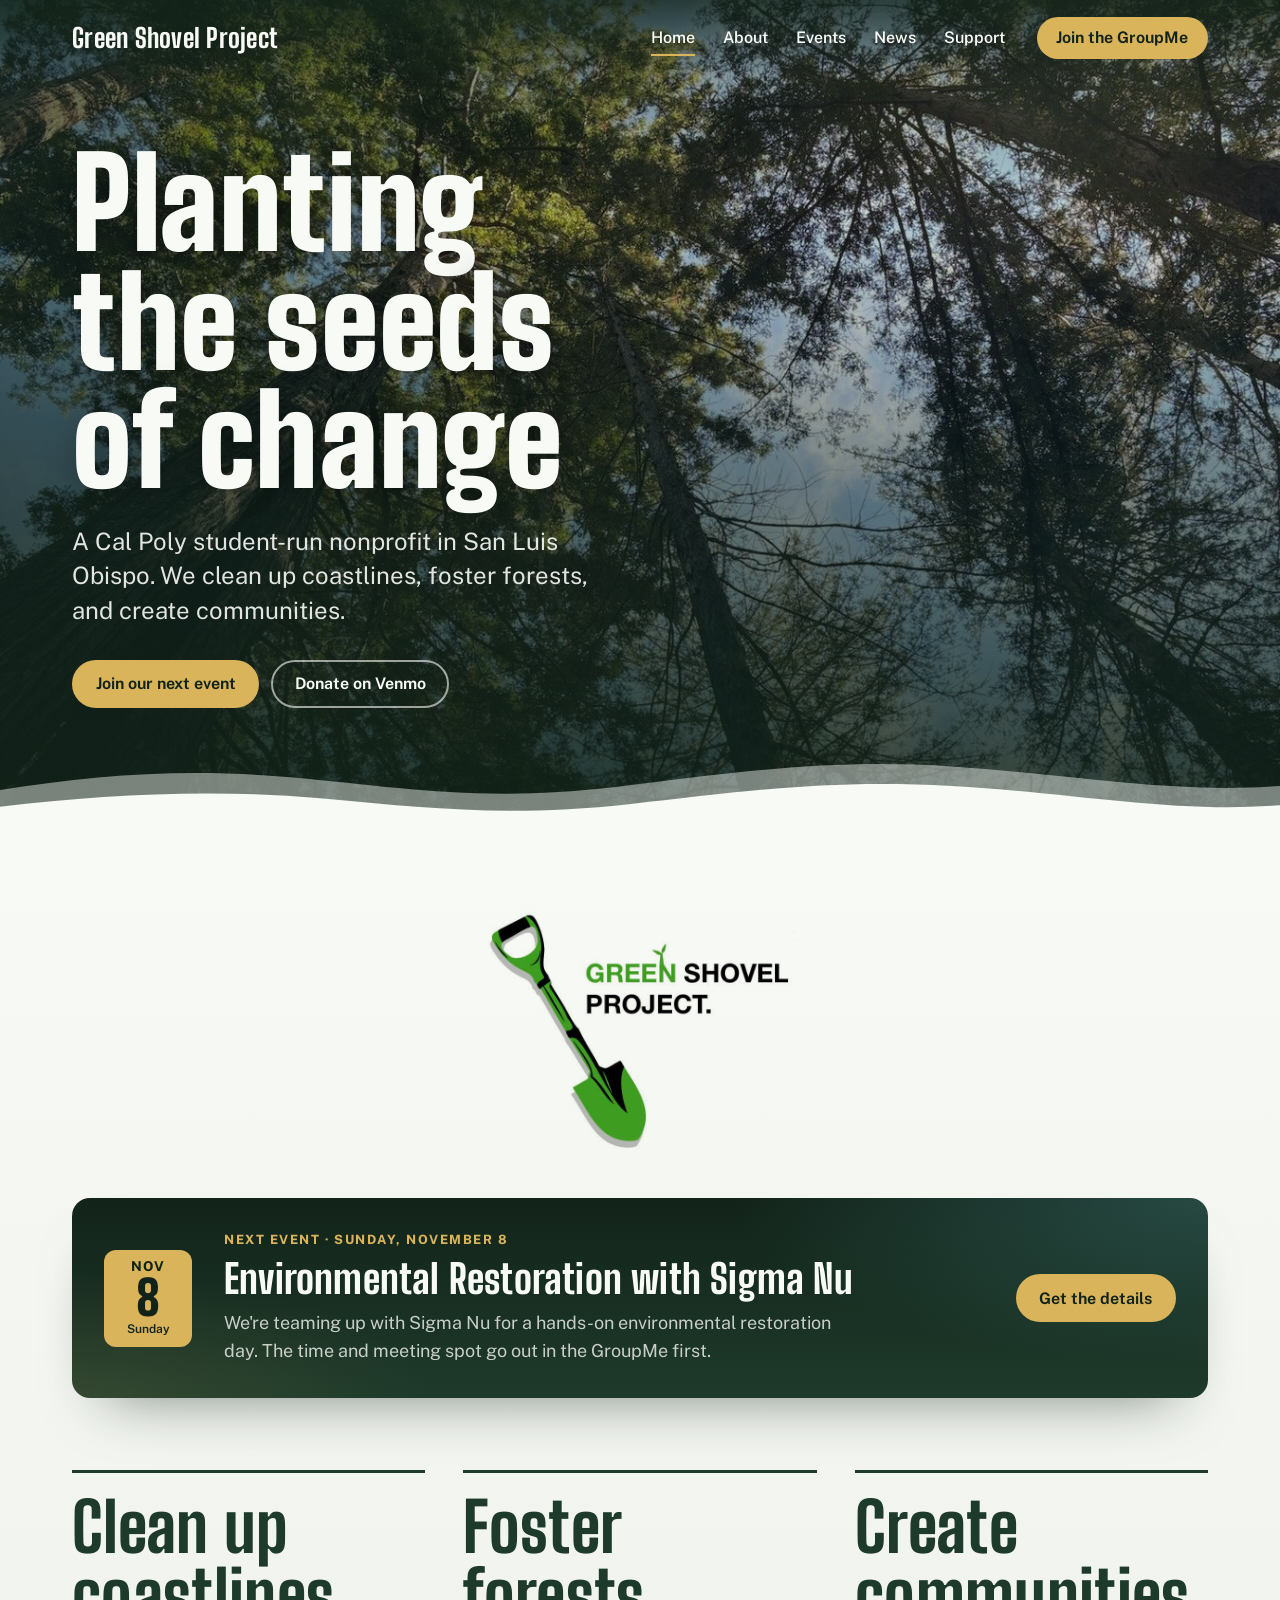
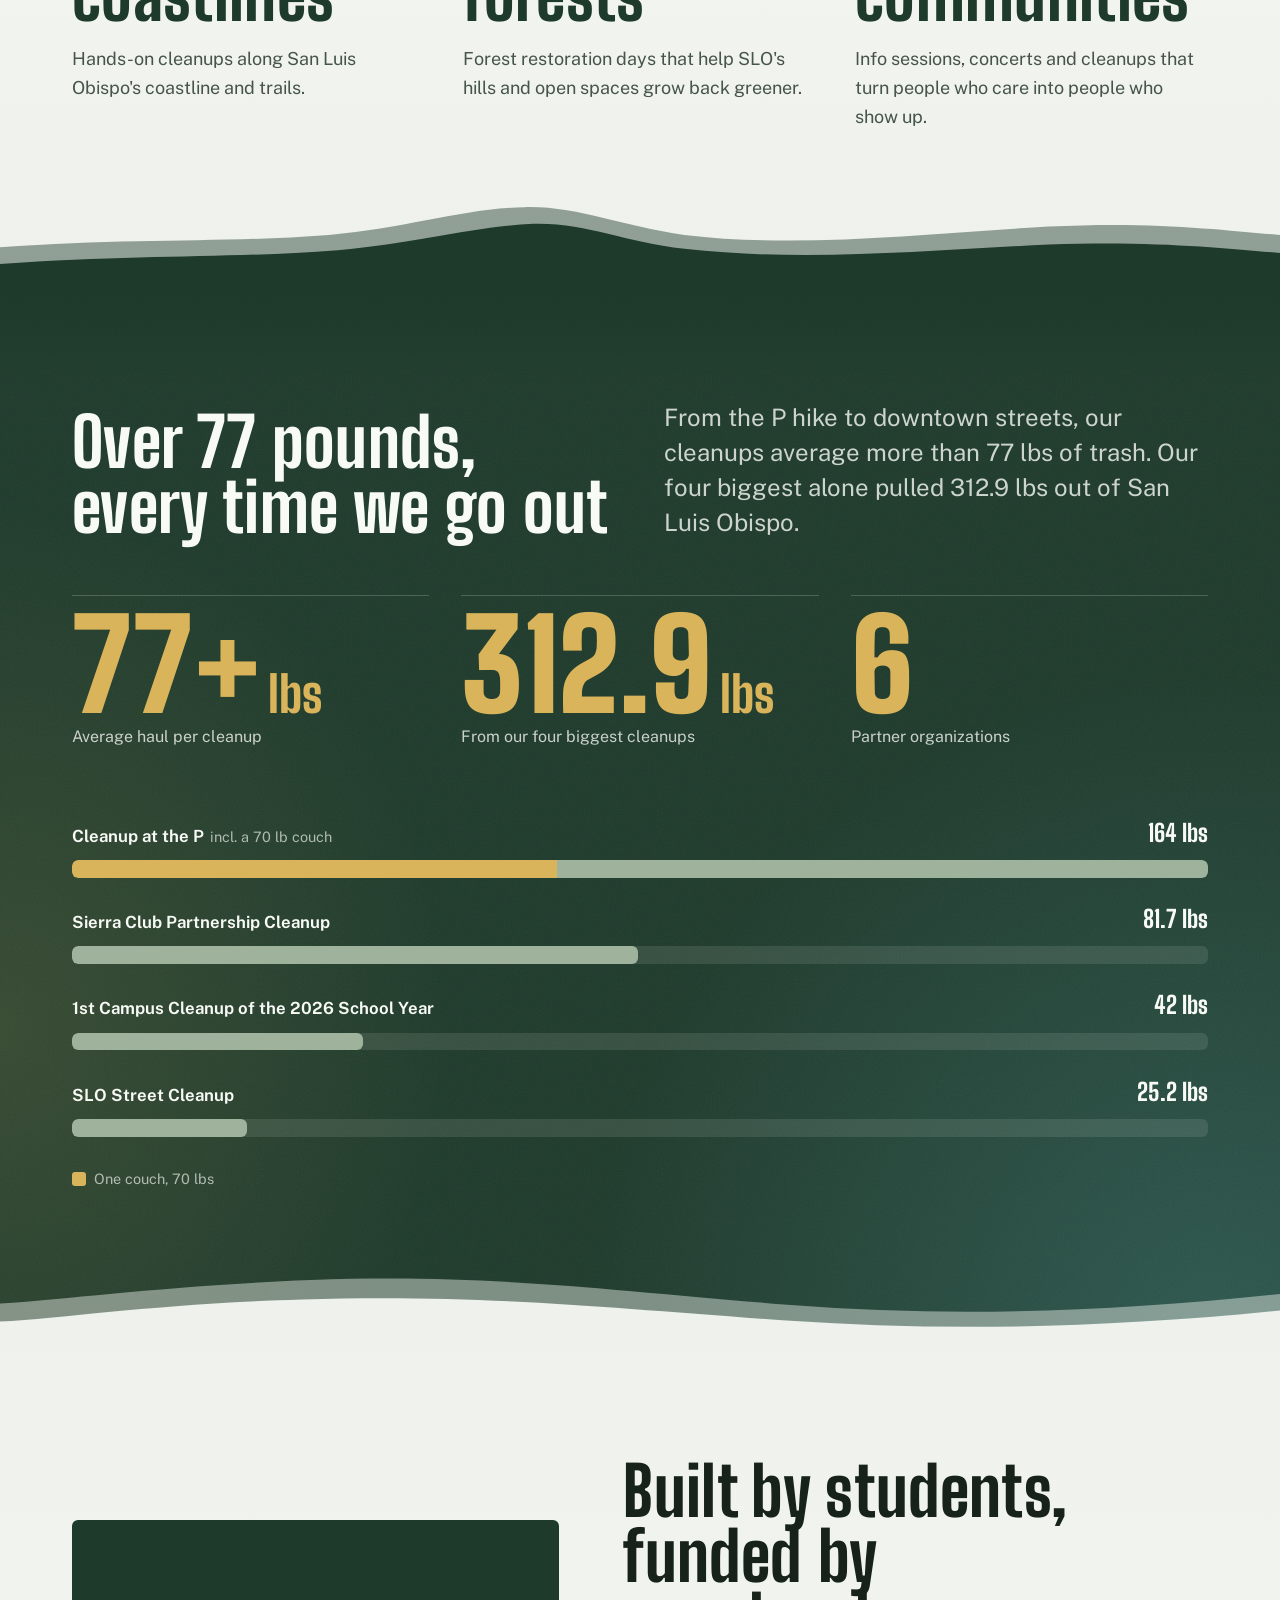
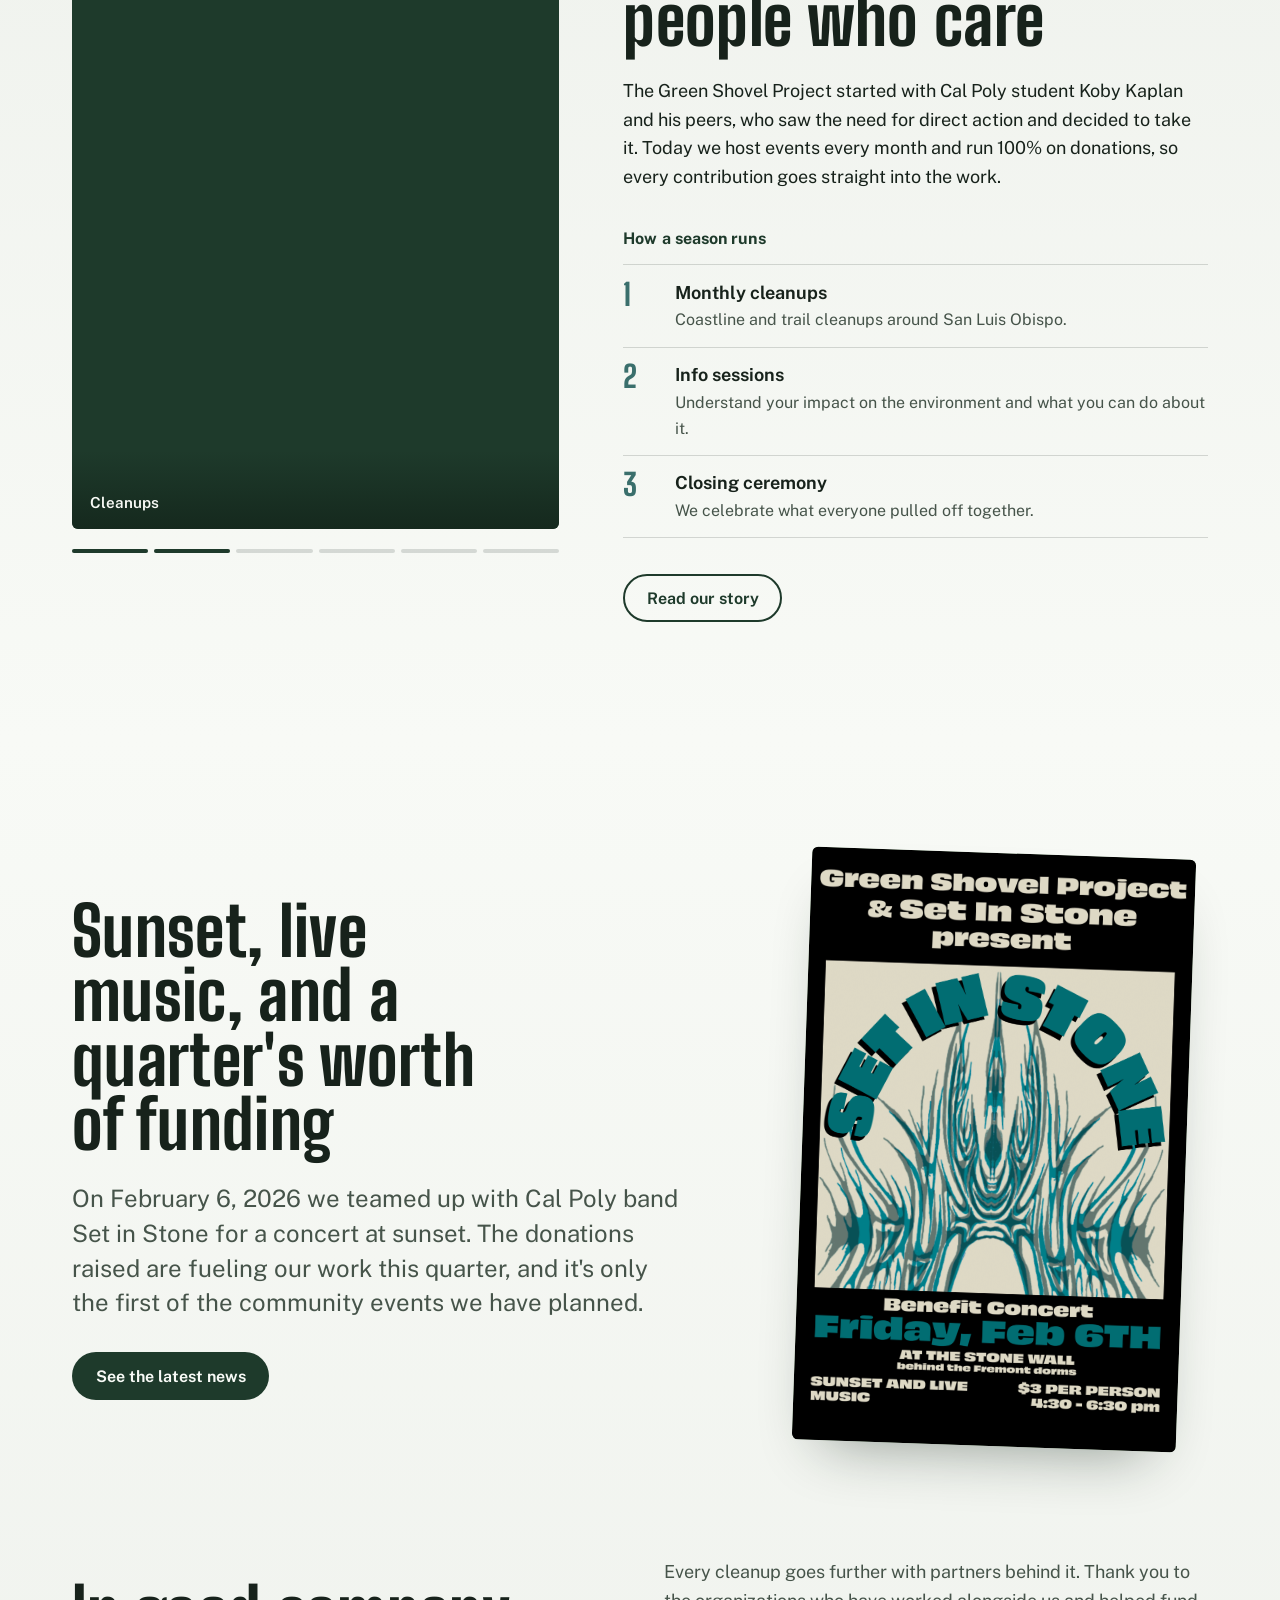
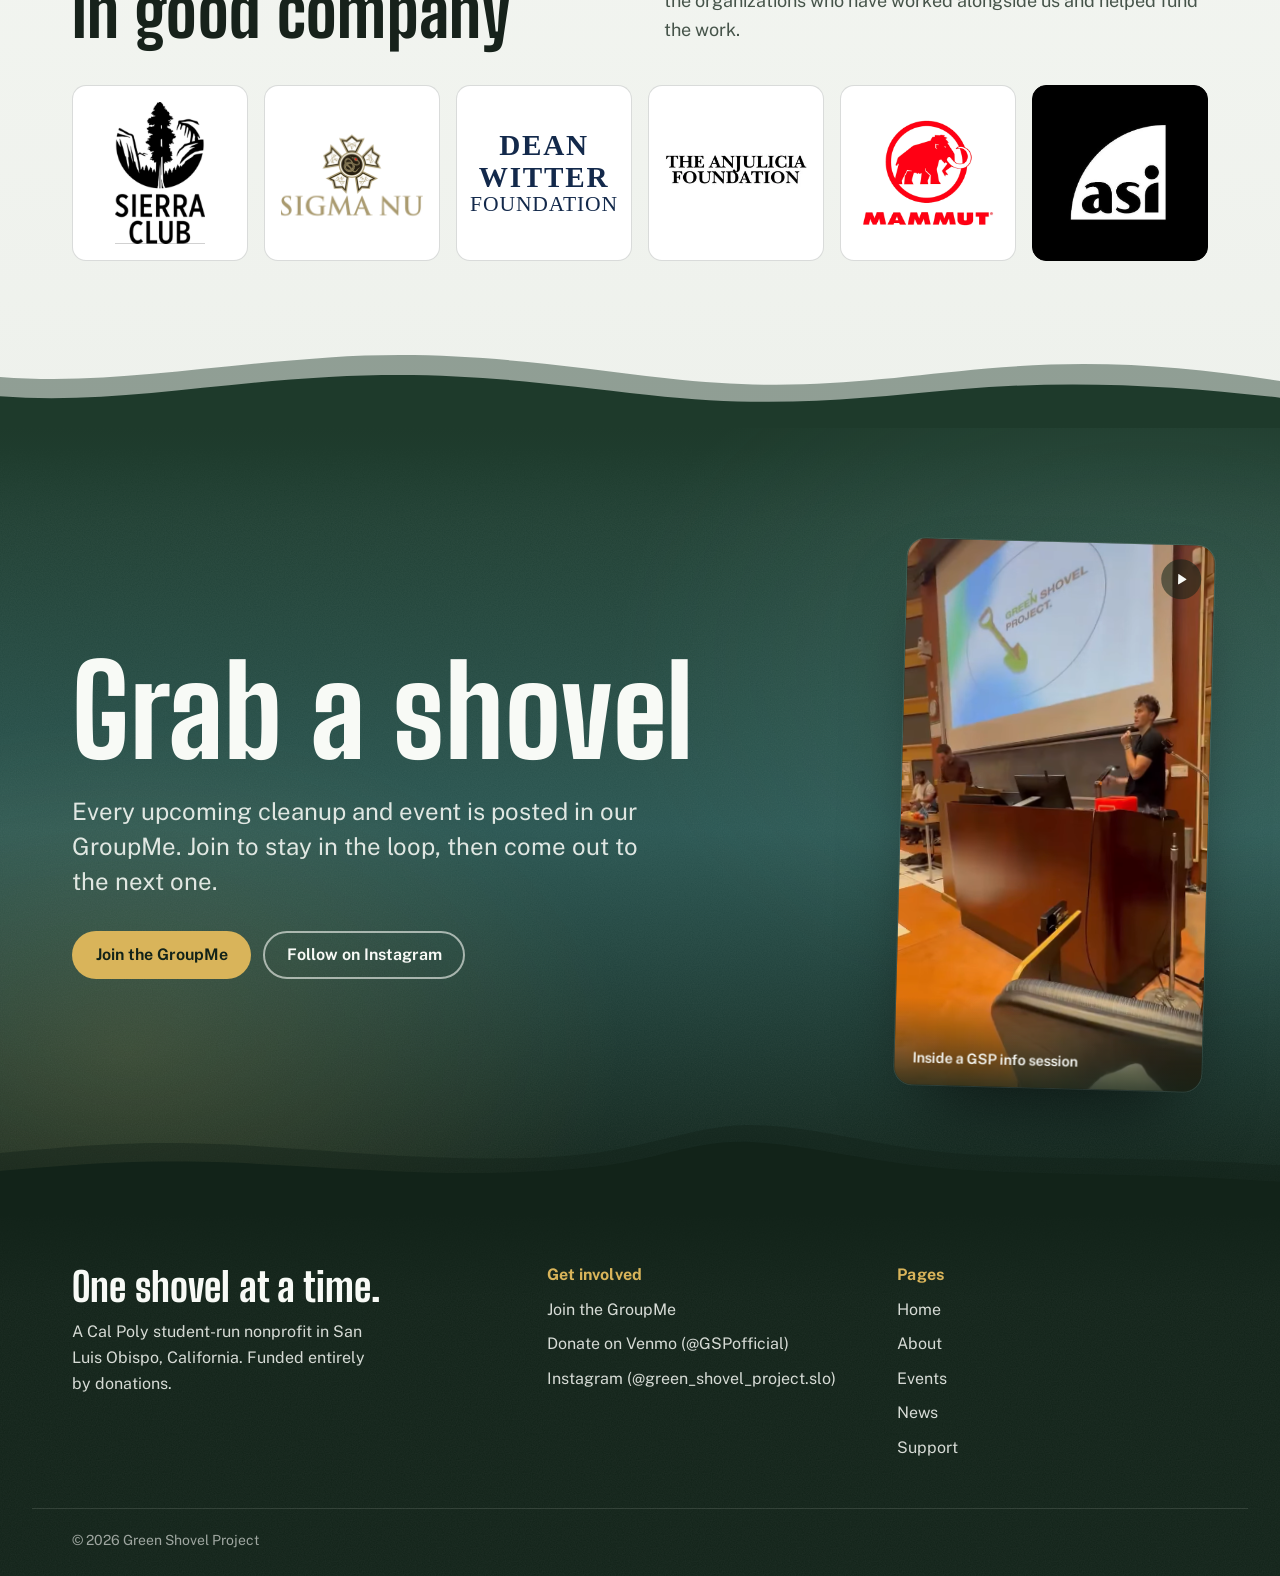
==== commit 8142391c: "Add GSP logo and shovel favicon, fit Anjulicia logo, new ASI logo Co-Authored-By: Claude Opus 5.5 <n" ====
--- a/index.html
+++ b/index.html
@@ -1,3 +1,3 @@
-<!DOCTYPE html><html lang="en" data-astro-cid-hkbrpulz><head><meta charset="utf-8"><meta name="viewport" content="width=device-width, initial-scale=1"><title>Green Shovel Project | San Luis Obispo, California</title><meta name="description" content="A Cal Poly student-run nonprofit in San Luis Obispo cleaning up coastlines, fostering forests, and building a community committed to a healthier planet."><link rel="canonical" href="https://www.green-shovel-project.org/"><link rel="icon" href="/favicon.svg" type="image/svg+xml"><meta name="theme-color" content="#1e3a2b"><meta property="og:type" content="website"><meta property="og:site_name" content="Green Shovel Project"><meta property="og:title" content="Green Shovel Project | San Luis Obispo, California"><meta property="og:description" content="A Cal Poly student-run nonprofit in San Luis Obispo cleaning up coastlines, fostering forests, and building a community committed to a healthier planet."><meta property="og:url" content="https://www.green-shovel-project.org/"><meta property="og:image" content="https://www.green-shovel-project.org/images/gazebo-group-night.jpg"><meta name="twitter:card" content="summary_large_image"><script type="application/ld+json">{"@context":"https://schema.org","@type":"NGO","name":"Green Shovel Project","url":"https://www.green-shovel-project.org","description":"A Cal Poly student-run nonprofit in San Luis Obispo cleaning up coastlines, fostering forests, and building a community committed to a healthier planet.","areaServed":"San Luis Obispo, California","sameAs":["https://www.instagram.com/green_shovel_project.slo"]}</script><link rel="stylesheet" href="/_astro/Base.C0cYuRpq.css"><style>.haul[data-astro-cid-bcq5r5lc]{--track:#17221b14;--rest:var(--oak);--named:var(--gold);--text:var(--ink);--muted:var(--ink-soft);margin:0}.haul[data-astro-cid-bcq5r5lc].light{--track:#f8faf61a;--rest:var(--sage);--text:var(--paper);--muted:#f8faf6b3}.bar[data-astro-cid-bcq5r5lc]{background:var(--track);border-radius:var(--radius);height:clamp(4.5rem,10vw,7rem);display:flex;overflow:hidden}.seg[data-astro-cid-bcq5r5lc]{width:var(--w);position:relative}.seg[data-astro-cid-bcq5r5lc]+.seg[data-astro-cid-bcq5r5lc]{border-left:3px solid var(--track)}.seg-fill[data-astro-cid-bcq5r5lc]{transform-origin:0;position:absolute;inset:0}.seg[data-astro-cid-bcq5r5lc].named .seg-fill[data-astro-cid-bcq5r5lc]{background:var(--named)}.seg[data-astro-cid-bcq5r5lc].rest .seg-fill[data-astro-cid-bcq5r5lc]{background:var(--rest)}.armed .seg-fill[data-astro-cid-bcq5r5lc]{transition:transform .9s cubic-bezier(.2, .7, .2, 1) var(--d);transform:scaleX(0)}.armed.filled .seg-fill[data-astro-cid-bcq5r5lc]{transform:scaleX(1)}.ruler[data-astro-cid-bcq5r5lc]{height:2.1rem;color:var(--muted);margin-top:.4rem;position:relative}.tick[data-astro-cid-bcq5r5lc]{opacity:.6;background:currentColor;width:1px;height:.45rem;position:absolute;top:0}.tick[data-astro-cid-bcq5r5lc].major{opacity:1;height:.8rem}.tick-label[data-astro-cid-bcq5r5lc]{font-variant-numeric:tabular-nums;white-space:nowrap;font-size:.8rem;position:absolute;top:.95rem;left:0;transform:translate(-50%)}.tick[data-astro-cid-bcq5r5lc]:first-child .tick-label[data-astro-cid-bcq5r5lc]{transform:none}.tick[data-astro-cid-bcq5r5lc].end .tick-label[data-astro-cid-bcq5r5lc]{color:var(--text);font-weight:700;transform:translate(-100%)}.legend[data-astro-cid-bcq5r5lc]{margin-top:1rem;display:flex}.legend-item[data-astro-cid-bcq5r5lc]{width:var(--w);color:var(--text);gap:.15rem;padding-right:1rem;display:grid}.legend-lbs[data-astro-cid-bcq5r5lc]{font-family:var(--font-display);font-weight:800;font-size:var(--step-2);line-height:1}.legend-item[data-astro-cid-bcq5r5lc].named .legend-lbs[data-astro-cid-bcq5r5lc]{color:var(--named)}.haul[data-astro-cid-bcq5r5lc].dark .legend-item[data-astro-cid-bcq5r5lc].named .legend-lbs[data-astro-cid-bcq5r5lc]{color:#9a7520}.legend-label[data-astro-cid-bcq5r5lc]{color:var(--muted);font-size:.95rem}.sr-only[data-astro-cid-bcq5r5lc]{clip:rect(0 0 0 0);white-space:nowrap;width:1px;height:1px;position:absolute;overflow:hidden}
+<!DOCTYPE html><html lang="en" data-astro-cid-hkbrpulz><head><meta charset="utf-8"><meta name="viewport" content="width=device-width, initial-scale=1"><title>Green Shovel Project | San Luis Obispo, California</title><meta name="description" content="A Cal Poly student-run nonprofit in San Luis Obispo cleaning up coastlines, fostering forests, and building a community committed to a healthier planet."><link rel="canonical" href="https://www.green-shovel-project.org/"><link rel="icon" href="/favicon.svg" type="image/svg+xml"><link rel="apple-touch-icon" href="/apple-touch-icon.png"><meta name="theme-color" content="#1e3a2b"><meta property="og:type" content="website"><meta property="og:site_name" content="Green Shovel Project"><meta property="og:title" content="Green Shovel Project | San Luis Obispo, California"><meta property="og:description" content="A Cal Poly student-run nonprofit in San Luis Obispo cleaning up coastlines, fostering forests, and building a community committed to a healthier planet."><meta property="og:url" content="https://www.green-shovel-project.org/"><meta property="og:image" content="https://www.green-shovel-project.org/images/gazebo-group-night.jpg"><meta name="twitter:card" content="summary_large_image"><script type="application/ld+json">{"@context":"https://schema.org","@type":"NGO","name":"Green Shovel Project","url":"https://www.green-shovel-project.org","description":"A Cal Poly student-run nonprofit in San Luis Obispo cleaning up coastlines, fostering forests, and building a community committed to a healthier planet.","areaServed":"San Luis Obispo, California","sameAs":["https://www.instagram.com/green_shovel_project.slo"]}</script><link rel="stylesheet" href="/_astro/Base.C0cYuRpq.css"><style>.haul[data-astro-cid-bcq5r5lc]{--track:#17221b14;--rest:var(--oak);--named:var(--gold);--text:var(--ink);--muted:var(--ink-soft);margin:0}.haul[data-astro-cid-bcq5r5lc].light{--track:#f8faf61a;--rest:var(--sage);--text:var(--paper);--muted:#f8faf6b3}.bar[data-astro-cid-bcq5r5lc]{background:var(--track);border-radius:var(--radius);height:clamp(4.5rem,10vw,7rem);display:flex;overflow:hidden}.seg[data-astro-cid-bcq5r5lc]{width:var(--w);position:relative}.seg[data-astro-cid-bcq5r5lc]+.seg[data-astro-cid-bcq5r5lc]{border-left:3px solid var(--track)}.seg-fill[data-astro-cid-bcq5r5lc]{transform-origin:0;position:absolute;inset:0}.seg[data-astro-cid-bcq5r5lc].named .seg-fill[data-astro-cid-bcq5r5lc]{background:var(--named)}.seg[data-astro-cid-bcq5r5lc].rest .seg-fill[data-astro-cid-bcq5r5lc]{background:var(--rest)}.armed .seg-fill[data-astro-cid-bcq5r5lc]{transition:transform .9s cubic-bezier(.2, .7, .2, 1) var(--d);transform:scaleX(0)}.armed.filled .seg-fill[data-astro-cid-bcq5r5lc]{transform:scaleX(1)}.ruler[data-astro-cid-bcq5r5lc]{height:2.1rem;color:var(--muted);margin-top:.4rem;position:relative}.tick[data-astro-cid-bcq5r5lc]{opacity:.6;background:currentColor;width:1px;height:.45rem;position:absolute;top:0}.tick[data-astro-cid-bcq5r5lc].major{opacity:1;height:.8rem}.tick-label[data-astro-cid-bcq5r5lc]{font-variant-numeric:tabular-nums;white-space:nowrap;font-size:.8rem;position:absolute;top:.95rem;left:0;transform:translate(-50%)}.tick[data-astro-cid-bcq5r5lc]:first-child .tick-label[data-astro-cid-bcq5r5lc]{transform:none}.tick[data-astro-cid-bcq5r5lc].end .tick-label[data-astro-cid-bcq5r5lc]{color:var(--text);font-weight:700;transform:translate(-100%)}.legend[data-astro-cid-bcq5r5lc]{margin-top:1rem;display:flex}.legend-item[data-astro-cid-bcq5r5lc]{width:var(--w);color:var(--text);gap:.15rem;padding-right:1rem;display:grid}.legend-lbs[data-astro-cid-bcq5r5lc]{font-family:var(--font-display);font-weight:800;font-size:var(--step-2);line-height:1}.legend-item[data-astro-cid-bcq5r5lc].named .legend-lbs[data-astro-cid-bcq5r5lc]{color:var(--named)}.haul[data-astro-cid-bcq5r5lc].dark .legend-item[data-astro-cid-bcq5r5lc].named .legend-lbs[data-astro-cid-bcq5r5lc]{color:#9a7520}.legend-label[data-astro-cid-bcq5r5lc]{color:var(--muted);font-size:.95rem}.sr-only[data-astro-cid-bcq5r5lc]{clip:rect(0 0 0 0);white-space:nowrap;width:1px;height:1px;position:absolute;overflow:hidden}
 .rotator[data-astro-cid-5maxt2vz]{position:relative}.frame[data-astro-cid-5maxt2vz]{aspect-ratio:var(--ratio);border-radius:var(--radius);background:var(--oak);position:relative;overflow:hidden}.slide[data-astro-cid-5maxt2vz]{opacity:0;margin:0;transition:opacity .9s;position:absolute;inset:0}.slide[data-astro-cid-5maxt2vz].active{opacity:1}.slide[data-astro-cid-5maxt2vz] img[data-astro-cid-5maxt2vz]{object-fit:cover;width:100%;height:100%}.slide[data-astro-cid-5maxt2vz] figcaption[data-astro-cid-5maxt2vz]{color:var(--paper);background:linear-gradient(#0000,#122319bf);padding:2.5rem 1.1rem .9rem;font-size:.95rem;font-weight:600;position:absolute;bottom:0;left:0;right:0}.toggle[data-astro-cid-5maxt2vz]{width:2.25rem;height:2.25rem;color:var(--paper);cursor:pointer;-webkit-backdrop-filter:blur(4px);opacity:0;background:#1223198c;border:0;border-radius:999px;place-items:center;transition:opacity .2s;display:grid;position:absolute;top:.75rem;right:.75rem}.rotator[data-astro-cid-5maxt2vz]:hover .toggle[data-astro-cid-5maxt2vz],.toggle[data-astro-cid-5maxt2vz]:focus-visible,.rotator[data-astro-cid-5maxt2vz].paused .toggle[data-astro-cid-5maxt2vz]{opacity:1}@media (hover:none){.toggle[data-astro-cid-5maxt2vz]{opacity:1}}.toggle[data-astro-cid-5maxt2vz] svg[data-astro-cid-5maxt2vz]{fill:currentColor;width:14px;height:14px}.toggle[data-astro-cid-5maxt2vz] .i-play[data-astro-cid-5maxt2vz],.rotator[data-astro-cid-5maxt2vz].paused .toggle[data-astro-cid-5maxt2vz] .i-pause[data-astro-cid-5maxt2vz]{display:none}.rotator[data-astro-cid-5maxt2vz].paused .toggle[data-astro-cid-5maxt2vz] .i-play[data-astro-cid-5maxt2vz]{display:block}.bars[data-astro-cid-5maxt2vz]{gap:6px;margin-top:.75rem;display:flex}.bar[data-astro-cid-5maxt2vz]{cursor:pointer;background:0 0;border:0;flex:1;height:1.25rem;padding:0;position:relative}.bar[data-astro-cid-5maxt2vz]:before,.fill[data-astro-cid-5maxt2vz]{content:"";border-radius:4px;height:4px;margin-top:-2px;position:absolute;top:50%;left:0;right:0}.bar[data-astro-cid-5maxt2vz]:before{background:var(--bar-track,#17221b26)}.fill[data-astro-cid-5maxt2vz]{background:var(--bar-fill,var(--oak));transform-origin:0;transform:scaleX(0)}.bar[data-astro-cid-5maxt2vz].done .fill[data-astro-cid-5maxt2vz],.bar[data-astro-cid-5maxt2vz].active .fill[data-astro-cid-5maxt2vz]{transform:scaleX(1)}.rotator[data-astro-cid-5maxt2vz].ready .bar[data-astro-cid-5maxt2vz].active .fill[data-astro-cid-5maxt2vz]{animation:fill var(--dur) linear forwards;animation-play-state:paused;transform:scaleX(0)}.rotator[data-astro-cid-5maxt2vz].ready.running .bar[data-astro-cid-5maxt2vz].active .fill[data-astro-cid-5maxt2vz]{animation-play-state:running}@keyframes fill{to{transform:scaleX(1)}}.bar[data-astro-cid-5maxt2vz]:focus-visible{outline-offset:1px}@media (prefers-reduced-motion:reduce){.slide[data-astro-cid-5maxt2vz]{transition:none}.rotator[data-astro-cid-5maxt2vz].ready .bar[data-astro-cid-5maxt2vz].active .fill[data-astro-cid-5maxt2vz]{animation-duration:var(--dur)!important}}
-</style><link rel="stylesheet" href="/_astro/index.B-115Lz7.css"><link rel="stylesheet" href="/_astro/updates.css"></head><body data-astro-cid-hkbrpulz><a class="skip-link" href="#main" data-astro-cid-hkbrpulz>Skip to content</a><header class="site-header overlay" data-astro-cid-hkbrpulz><div class="wrap header-inner" data-astro-cid-hkbrpulz><a class="brand" href="/" aria-label="Green Shovel Project home" data-astro-cid-hkbrpulz><span data-astro-cid-hkbrpulz>Green Shovel Project</span></a><nav class="nav-desktop" aria-label="Main" data-astro-cid-hkbrpulz><ul data-astro-cid-hkbrpulz><li data-astro-cid-hkbrpulz><a href="/" aria-current="page" data-astro-cid-hkbrpulz>Home</a></li><li data-astro-cid-hkbrpulz><a href="/about-us" data-astro-cid-hkbrpulz>About</a></li><li data-astro-cid-hkbrpulz><a href="/our-events" data-astro-cid-hkbrpulz>Events</a></li><li data-astro-cid-hkbrpulz><a href="/latest-news" data-astro-cid-hkbrpulz>News</a></li><li data-astro-cid-hkbrpulz><a href="/support-our-mission" data-astro-cid-hkbrpulz>Support</a></li></ul><a class="btn btn-gold header-cta" href="https://groupme.com/join_group/111572406/x85GzWrs" target="_blank" rel="noopener" data-astro-cid-hkbrpulz>Join the GroupMe</a></nav><details class="nav-mobile" data-astro-cid-hkbrpulz><summary aria-label="Menu" data-astro-cid-hkbrpulz><span class="burger" aria-hidden="true" data-astro-cid-hkbrpulz><span data-astro-cid-hkbrpulz></span><span data-astro-cid-hkbrpulz></span></span><span class="menu-word" data-astro-cid-hkbrpulz>Menu</span></summary><div class="nav-sheet" data-astro-cid-hkbrpulz><ul data-astro-cid-hkbrpulz><li data-astro-cid-hkbrpulz><a href="/" aria-current="page" data-astro-cid-hkbrpulz>Home</a></li><li data-astro-cid-hkbrpulz><a href="/about-us" data-astro-cid-hkbrpulz>About</a></li><li data-astro-cid-hkbrpulz><a href="/our-events" data-astro-cid-hkbrpulz>Events</a></li><li data-astro-cid-hkbrpulz><a href="/latest-news" data-astro-cid-hkbrpulz>News</a></li><li data-astro-cid-hkbrpulz><a href="/support-our-mission" data-astro-cid-hkbrpulz>Support</a></li></ul><a class="btn btn-gold" href="https://groupme.com/join_group/111572406/x85GzWrs" target="_blank" rel="noopener" data-astro-cid-hkbrpulz>Join the GroupMe</a></div></details></div></header><main id="main" data-astro-cid-hkbrpulz><section class="hero" data-astro-cid-lcdefpme><img class="hero-img" src="/images/img_0428-standard.jpg" alt="" fetchpriority="high" data-astro-cid-lcdefpme><div class="hero-shade" data-astro-cid-lcdefpme></div><div class="wrap hero-content" data-astro-cid-lcdefpme><h1 data-astro-cid-lcdefpme>Planting the seeds of change</h1><p class="hero-sub" data-astro-cid-lcdefpme>A Cal Poly student-run nonprofit in San Luis Obispo. We clean up coastlines, foster forests, and create communities.</p><div class="btn-row" data-astro-cid-lcdefpme><a class="btn btn-gold" href="https://groupme.com/join_group/111572406/x85GzWrs" target="_blank" rel="noopener" data-astro-cid-lcdefpme>Join our next event</a><a class="btn btn-ghost-light" href="https://www.venmo.com/u/GSPofficial" target="_blank" rel="noopener" data-astro-cid-lcdefpme>Donate on Venmo</a></div></div><div class="hills bottom" aria-hidden="true" data-astro-cid-s7fttlot><svg viewBox="0 0 1440 120" preserveAspectRatio="none" focusable="false" data-astro-cid-s7fttlot><path d="M0 120V52C110 30 210 20 330 34C450 48 540 70 690 48C820 28 930 6 1070 18C1210 30 1320 58 1440 46V120Z" fill="var(--paper)" opacity="0.45" data-astro-cid-s7fttlot></path><path d="M0 120V76C120 58 240 50 360 64C480 78 570 92 710 72C840 54 930 36 1070 46C1210 56 1320 86 1440 74V120Z" fill="var(--paper)" data-astro-cid-s7fttlot></path></svg></div></section><section class="mission" data-astro-cid-lcdefpme><div class="wrap" data-astro-cid-lcdefpme><article class="nextup"><div class="nextup-date" aria-hidden="true"><span class="mo">Nov</span><span class="day">8</span><span class="dow">Sunday</span></div><div class="nextup-copy"><p class="kicker">Next event · Sunday, November 8</p><h2>Environmental Restoration with Sigma Nu</h2><p>We're teaming up with Sigma Nu for a hands-on environmental restoration day. The time and meeting spot go out in the GroupMe first.</p></div><a class="btn btn-gold" href="https://groupme.com/join_group/111572406/x85GzWrs" target="_blank" rel="noopener">Get the details</a></article><h2 class="visually-quiet" data-astro-cid-lcdefpme>What we do</h2><ul class="mission-list" data-astro-cid-lcdefpme><li data-astro-cid-lcdefpme><h3 data-astro-cid-lcdefpme>Clean up coastlines</h3><p data-astro-cid-lcdefpme>Hands-on cleanups along San Luis Obispo&#39;s coastline and trails.</p></li><li data-astro-cid-lcdefpme><h3 data-astro-cid-lcdefpme>Foster forests</h3><p data-astro-cid-lcdefpme>Forest restoration days that help SLO&#39;s hills and open spaces grow back greener.</p></li><li data-astro-cid-lcdefpme><h3 data-astro-cid-lcdefpme>Create communities</h3><p data-astro-cid-lcdefpme>Info sessions, concerts and cleanups that turn people who care into people who show up.</p></li></ul></div></section><section class="haul-section grain" data-astro-cid-lcdefpme><div class="hills top" aria-hidden="true" data-astro-cid-s7fttlot><svg viewBox="0 0 1440 120" preserveAspectRatio="none" focusable="false" data-astro-cid-s7fttlot><path d="M0 120V64C150 50 250 58 370 46C460 36 520 8 590 6C650 4 700 34 770 46C900 66 1040 44 1180 34C1300 26 1380 40 1440 46V120Z" fill="var(--oak)" opacity="0.45" data-astro-cid-s7fttlot></path><path d="M0 120V88C160 74 260 80 380 68C470 58 530 34 600 30C660 28 700 56 770 66C910 86 1040 68 1180 60C1300 54 1380 66 1440 72V120Z" fill="var(--oak)" data-astro-cid-s7fttlot></path></svg></div><div class="wrap" data-astro-cid-lcdefpme><div class="haul-head" data-astro-cid-lcdefpme><h2 data-astro-cid-lcdefpme>Over 77 pounds, every time we go out</h2><p class="lede" data-astro-cid-lcdefpme>From the P hike to downtown streets, our cleanups average more than 77 lbs of trash. Our four biggest alone pulled 312.9 lbs out of San Luis Obispo.</p></div><ul class="stats"><li><span class="stat-num">77+<small>lbs</small></span><span class="stat-label">Average haul per cleanup</span></li><li><span class="stat-num">312.9<small>lbs</small></span><span class="stat-label">From our four biggest cleanups</span></li><li><span class="stat-num">6</span><span class="stat-label">Partner organizations</span></li></ul><figure class="ranked" data-haul><figcaption class="sr-only">Our biggest cleanups: the P, 164 lbs including a 70 lb couch; Sierra Club Partnership Cleanup, 81.7 lbs; 1st Campus Cleanup of the 2026 school year, 42 lbs; SLO Street Cleanup, 25.2 lbs.</figcaption><div class="ranked-row"><div class="ranked-meta"><span class="ranked-name">Cleanup at the P<span class=ranked-note>incl. a 70 lb couch</span></span><span class="ranked-lbs">164 lbs</span></div><div class="ranked-track" aria-hidden="true"><div class="ranked-bar" style="--w:100%; --d:0.00s"><span class="couch" style="--c:42.683%"></span><span></span></div></div></div><div class="ranked-row"><div class="ranked-meta"><span class="ranked-name">Sierra Club Partnership Cleanup</span><span class="ranked-lbs">81.7 lbs</span></div><div class="ranked-track" aria-hidden="true"><div class="ranked-bar" style="--w:49.817%; --d:0.15s"><span></span></div></div></div><div class="ranked-row"><div class="ranked-meta"><span class="ranked-name">1st Campus Cleanup of the 2026 School Year</span><span class="ranked-lbs">42 lbs</span></div><div class="ranked-track" aria-hidden="true"><div class="ranked-bar" style="--w:25.610%; --d:0.30s"><span></span></div></div></div><div class="ranked-row"><div class="ranked-meta"><span class="ranked-name">SLO Street Cleanup</span><span class="ranked-lbs">25.2 lbs</span></div><div class="ranked-track" aria-hidden="true"><div class="ranked-bar" style="--w:15.366%; --d:0.45s"><span></span></div></div></div><p class="ranked-key" aria-hidden="true"><i></i>One couch, 70 lbs</p><script type="module">var e=document.querySelectorAll(`[data-haul]`);if(window.matchMedia(`(prefers-reduced-motion: reduce)`).matches||!(`IntersectionObserver`in window))e.forEach(e=>e.classList.add(`filled`));else{e.forEach(e=>e.classList.add(`armed`));let t=new IntersectionObserver(e=>{for(let n of e)n.isIntersecting&&(n.target.classList.add(`filled`),t.unobserve(n.target))},{threshold:.5});e.forEach(e=>t.observe(e))}</script></div></section><section class="about" data-astro-cid-lcdefpme><div class="hills top flip" aria-hidden="true" data-astro-cid-s7fttlot><svg viewBox="0 0 1440 120" preserveAspectRatio="none" focusable="false" data-astro-cid-s7fttlot><path d="M0 120V46C190 72 370 80 550 62C750 42 890 16 1090 26C1250 34 1350 52 1440 60V120Z" fill="var(--fog)" opacity="0.45" data-astro-cid-s7fttlot></path><path d="M0 120V70C200 96 380 100 560 84C760 66 900 46 1100 54C1260 60 1360 80 1440 86V120Z" fill="var(--fog)" data-astro-cid-s7fttlot></path></svg></div><div class="wrap about-grid" data-astro-cid-lcdefpme><div class="rotator" data-rotator style="--ratio:4 / 5; --dur:5s" role="region" aria-roledescription="carousel" aria-label="Photos from Green Shovel Project events" data-astro-cid-5maxt2vz><div class="frame" data-astro-cid-5maxt2vz><figure class="slide active" aria-roledescription="slide" aria-label="1 of 6" data-astro-cid-5maxt2vz><img src="/images/gazebo-group-night.jpg" alt="Green Shovel Project volunteers posing at night in front of a gazebo strung with lights, holding Green Shovel Project and clean-up sign-in signs" style="object-position:center" loading="eager" decoding="async" data-astro-cid-5maxt2vz><figcaption data-astro-cid-5maxt2vz>Community nights</figcaption></figure><figure class="slide" aria-roledescription="slide" aria-label="2 of 6" aria-hidden="true" data-astro-cid-5maxt2vz><img src="/images/cleanup-crew-bags.jpg" alt="Volunteers in gloves on a paved path holding full trash bags and a Green Shovel Project sign" style="object-position:center 82%" loading="lazy" decoding="async" data-astro-cid-5maxt2vz><figcaption data-astro-cid-5maxt2vz>Cleanups</figcaption></figure><figure class="slide" aria-roledescription="slide" aria-label="3 of 6" aria-hidden="true" data-astro-cid-5maxt2vz><img src="/images/gazebo-concert-dusk.jpg" alt="A band playing in a lit gazebo at dusk while students laugh and play spikeball on the lawn" style="object-position:center" loading="lazy" decoding="async" data-astro-cid-5maxt2vz><figcaption data-astro-cid-5maxt2vz>Live music</figcaption></figure><figure class="slide" aria-roledescription="slide" aria-label="4 of 6" aria-hidden="true" data-astro-cid-5maxt2vz><img src="/images/cleanup-bag-pile.jpg" alt="A pile of full trash bags, flattened cardboard and a bike wheel collected at a cleanup, next to Green Shovel Project signs" style="object-position:center 70%" loading="lazy" decoding="async" data-astro-cid-5maxt2vz><figcaption data-astro-cid-5maxt2vz>Bagged and ready to haul out</figcaption></figure><figure class="slide" aria-roledescription="slide" aria-label="5 of 6" aria-hidden="true" data-astro-cid-5maxt2vz><img src="/images/tabling-park.jpg" alt="Students gathered around an information table in a park" style="object-position:center 65%" loading="lazy" decoding="async" data-astro-cid-5maxt2vz><figcaption data-astro-cid-5maxt2vz>Spreading the word</figcaption></figure><figure class="slide" aria-roledescription="slide" aria-label="6 of 6" aria-hidden="true" data-astro-cid-5maxt2vz><img src="/images/info-session-hall.jpg" alt="Students in a lecture hall at a Green Shovel Project info session, with GroupMe and Instagram QR codes on the screens" style="object-position:center 70%" loading="lazy" decoding="async" data-astro-cid-5maxt2vz><figcaption data-astro-cid-5maxt2vz>Info sessions</figcaption></figure><button class="toggle" type="button" data-toggle aria-label="Pause slideshow" data-astro-cid-5maxt2vz><svg class="i-pause" viewBox="0 0 16 16" aria-hidden="true" data-astro-cid-5maxt2vz><rect x="3.5" y="2.5" width="3" height="11" rx="1" data-astro-cid-5maxt2vz></rect><rect x="9.5" y="2.5" width="3" height="11" rx="1" data-astro-cid-5maxt2vz></rect></svg><svg class="i-play" viewBox="0 0 16 16" aria-hidden="true" data-astro-cid-5maxt2vz><path d="M4.5 2.8v10.4a.6.6 0 0 0 .9.5l8.3-5.2a.6.6 0 0 0 0-1L5.4 2.3a.6.6 0 0 0-.9.5z" data-astro-cid-5maxt2vz></path></svg></button></div><div class="bars" data-astro-cid-5maxt2vz><button type="button" class="bar active" data-go="0" aria-label="Show photo 1: Community nights" aria-current="true" data-astro-cid-5maxt2vz><span class="fill" data-astro-cid-5maxt2vz></span></button><button type="button" class="bar" data-go="1" aria-label="Show photo 2: Cleanups" data-astro-cid-5maxt2vz><span class="fill" data-astro-cid-5maxt2vz></span></button><button type="button" class="bar" data-go="2" aria-label="Show photo 3: Live music" data-astro-cid-5maxt2vz><span class="fill" data-astro-cid-5maxt2vz></span></button><button type="button" class="bar" data-go="3" aria-label="Show photo 4: Bagged and ready to haul out" data-astro-cid-5maxt2vz><span class="fill" data-astro-cid-5maxt2vz></span></button><button type="button" class="bar" data-go="4" aria-label="Show photo 5: Spreading the word" data-astro-cid-5maxt2vz><span class="fill" data-astro-cid-5maxt2vz></span></button><button type="button" class="bar" data-go="5" aria-label="Show photo 6: Info sessions" data-astro-cid-5maxt2vz><span class="fill" data-astro-cid-5maxt2vz></span></button></div></div><script type="module">var e=window.matchMedia(`(prefers-reduced-motion: reduce)`);document.querySelectorAll(`[data-rotator]`).forEach(t=>{let n=[...t.querySelectorAll(`.slide`)],r=[...t.querySelectorAll(`.bar`)],i=t.querySelector(`[data-toggle]`);if(n.length<2){i.hidden=!0;return}let a=0,o=e.matches,s=!1,c=!1,l=()=>{n.forEach((e,t)=>{let n=t===a;e.classList.toggle(`active`,n),n?e.removeAttribute(`aria-hidden`):e.setAttribute(`aria-hidden`,`true`)}),r.forEach((e,t)=>{e.classList.toggle(`active`,t===a),e.classList.toggle(`done`,t<a),t===a?e.setAttribute(`aria-current`,`true`):e.removeAttribute(`aria-current`);let n=e.querySelector(`.fill`);n.style.animation=`none`,n.offsetWidth,n.style.animation=``})},u=()=>{let e=!o&&!s&&c&&!document.hidden;t.classList.toggle(`running`,e),t.classList.toggle(`paused`,o),i.setAttribute(`aria-label`,o?`Play slideshow`:`Pause slideshow`)},d=e=>{a=(e+n.length)%n.length,l()};r.forEach((e,t)=>{e.querySelector(`.fill`).addEventListener(`animationend`,()=>{t===a&&d(a+1)}),e.addEventListener(`click`,()=>d(t))}),i.addEventListener(`click`,()=>{o=!o,u()}),t.addEventListener(`pointerenter`,e=>{e.pointerType===`mouse`&&(s=!0,u())}),t.addEventListener(`pointerleave`,()=>{s=!1,u()}),t.addEventListener(`focusin`,()=>{s=!0,u()}),t.addEventListener(`focusout`,()=>{s=!1,u()}),document.addEventListener(`visibilitychange`,u);let f=0;t.addEventListener(`touchstart`,e=>f=e.touches[0].clientX,{passive:!0}),t.addEventListener(`touchend`,e=>{let t=e.changedTouches[0].clientX-f;Math.abs(t)>40&&d(a+(t<0?1:-1))}),new IntersectionObserver(([e])=>{c=e.isIntersecting,u()},{threshold:.35}).observe(t),t.classList.add(`ready`),l(),u()});</script></figure><div class="about-copy" data-astro-cid-lcdefpme><h2 data-astro-cid-lcdefpme>Built by students, funded by people who care</h2><p data-astro-cid-lcdefpme>The Green Shovel Project started with Cal Poly student Koby Kaplan and his peers, who saw the need for direct action and decided to take it. Today we host events every month and run 100% on donations, so every contribution goes straight into the work.</p><h3 class="season-title" data-astro-cid-lcdefpme>How a season runs</h3><ol class="season" data-astro-cid-lcdefpme><li data-astro-cid-lcdefpme><strong data-astro-cid-lcdefpme>Monthly cleanups</strong><span data-astro-cid-lcdefpme>Coastline and trail cleanups around San Luis Obispo.</span></li><li data-astro-cid-lcdefpme><strong data-astro-cid-lcdefpme>Info sessions</strong><span data-astro-cid-lcdefpme>Understand your impact on the environment and what you can do about it.</span></li><li data-astro-cid-lcdefpme><strong data-astro-cid-lcdefpme>Closing ceremony</strong><span data-astro-cid-lcdefpme>We celebrate what everyone pulled off together.</span></li></ol><a class="btn btn-ghost" href="/about-us" data-astro-cid-lcdefpme>Read our story</a></div></div></section><section class="concert" data-astro-cid-lcdefpme><div class="wrap concert-grid" data-astro-cid-lcdefpme><div class="concert-copy" data-astro-cid-lcdefpme><h2 data-astro-cid-lcdefpme>Sunset, live music, and a quarter's worth of funding</h2><p class="lede" data-astro-cid-lcdefpme>On February 6, 2026 we teamed up with Cal Poly band Set in Stone for a concert at sunset. The donations raised are fueling our work this quarter, and it's only the first of the community events we have planned.</p><a class="btn btn-oak" href="/latest-news" data-astro-cid-lcdefpme>See the latest news</a></div><figure class="photo flyer" data-astro-cid-lcdefpme><img src="/images/set-in-stone-flyer-2-high.png" alt="Flyer for the Green Shovel Project and Set in Stone benefit concert on Friday, February 6, at sunset with live music" loading="lazy" data-astro-cid-lcdefpme></figure></div><div class="wrap partners"><div class="partners-head"><h2>In good company</h2><p>Every cleanup goes further with partners behind it. Thank you to the organizations who have worked alongside us and helped fund the work.</p></div><ul class="logo-grid" aria-label="Our partners"><li class=tall title="Sierra Club"><img src="/images/partners/sierra-club.png" alt="Sierra Club" loading="lazy"></li><li title="Sigma Nu"><img src="/images/partners/sigma-nu.jpg" alt="Sigma Nu" loading="lazy"></li><li title="Dean Witter Foundation"><span class="wordmark" role="img" aria-label="Dean Witter Foundation"><b>DEAN WITTER</b>FOUNDATION</span></li><li title="The Anjulicia Foundation"><img src="/images/partners/anjulicia-foundation.webp" alt="The Anjulicia Foundation" loading="lazy"></li><li title="Mammut"><img src="/images/partners/mammut.png" alt="Mammut" loading="lazy"></li><li class=dark title="Cal Poly ASI"><img src="/images/partners/cal-poly-asi.jpg" alt="Cal Poly ASI" loading="lazy"></li></ul></div></section><section class="cta grain" data-astro-cid-lcdefpme><div class="hills top flip" aria-hidden="true" data-astro-cid-s7fttlot><svg viewBox="0 0 1440 120" preserveAspectRatio="none" focusable="false" data-astro-cid-s7fttlot><path d="M0 120V52C110 30 210 20 330 34C450 48 540 70 690 48C820 28 930 6 1070 18C1210 30 1320 58 1440 46V120Z" fill="var(--oak)" opacity="0.45" data-astro-cid-s7fttlot></path><path d="M0 120V76C120 58 240 50 360 64C480 78 570 92 710 72C840 54 930 36 1070 46C1210 56 1320 86 1440 74V120Z" fill="var(--oak)" data-astro-cid-s7fttlot></path></svg></div><div class="wrap cta-grid" data-astro-cid-lcdefpme><div class="cta-copy" data-astro-cid-lcdefpme><h2 data-astro-cid-lcdefpme>Grab a shovel</h2><p class="lede" data-astro-cid-lcdefpme>Every upcoming cleanup and event is posted in our GroupMe. Join to stay in the loop, then come out to the next one.</p><div class="btn-row" data-astro-cid-lcdefpme><a class="btn btn-gold" href="https://groupme.com/join_group/111572406/x85GzWrs" target="_blank" rel="noopener" data-astro-cid-lcdefpme>Join the GroupMe</a><a class="btn btn-ghost-light" href="https://www.instagram.com/green_shovel_project.slo" target="_blank" rel="noopener" data-astro-cid-lcdefpme>Follow on Instagram</a></div></div><figure class="cta-media" data-video-wrap data-astro-cid-lcdefpme><video class="cta-video" data-autoplay-video muted loop playsinline preload="metadata" poster="/media/info-session-poster.jpg" aria-label="A packed lecture hall at a Green Shovel Project info session" data-astro-cid-lcdefpme><source src="/media/info-session.webm" type="video/webm" data-astro-cid-lcdefpme><source src="/media/info-session.mp4" type="video/mp4" data-astro-cid-lcdefpme></video><figcaption class="cta-caption" data-astro-cid-lcdefpme>Inside a GSP info session</figcaption><button class="video-toggle" type="button" data-video-toggle aria-label="Play video" hidden data-astro-cid-lcdefpme><svg class="i-pause" viewBox="0 0 16 16" aria-hidden="true" data-astro-cid-lcdefpme><rect x="3.5" y="2.5" width="3" height="11" rx="1" data-astro-cid-lcdefpme></rect><rect x="9.5" y="2.5" width="3" height="11" rx="1" data-astro-cid-lcdefpme></rect></svg><svg class="i-play" viewBox="0 0 16 16" aria-hidden="true" data-astro-cid-lcdefpme><path d="M4.5 2.8v10.4a.6.6 0 0 0 .9.5l8.3-5.2a.6.6 0 0 0 0-1L5.4 2.3a.6.6 0 0 0-.9.5z" data-astro-cid-lcdefpme></path></svg></button></figure></div></section></main><footer class="site-footer grain" data-astro-cid-hkbrpulz><div class="hills top flip" aria-hidden="true" data-astro-cid-s7fttlot><svg viewBox="0 0 1440 120" preserveAspectRatio="none" focusable="false" data-astro-cid-s7fttlot><path d="M0 120V64C150 50 250 58 370 46C460 36 520 8 590 6C650 4 700 34 770 46C900 66 1040 44 1180 34C1300 26 1380 40 1440 46V120Z" fill="var(--oak-deep)" opacity="0.45" data-astro-cid-s7fttlot></path><path d="M0 120V88C160 74 260 80 380 68C470 58 530 34 600 30C660 28 700 56 770 66C910 86 1040 68 1180 60C1300 54 1380 66 1440 72V120Z" fill="var(--oak-deep)" data-astro-cid-s7fttlot></path></svg></div><div class="wrap footer-grid" data-astro-cid-hkbrpulz><div class="footer-brand" data-astro-cid-hkbrpulz><p class="footer-line" data-astro-cid-hkbrpulz>One shovel at a time.</p><p class="footer-sub" data-astro-cid-hkbrpulz>A Cal Poly student-run nonprofit in San Luis Obispo, California. Funded entirely by donations.</p></div><div data-astro-cid-hkbrpulz><h2 class="footer-head" data-astro-cid-hkbrpulz>Get involved</h2><ul class="footer-links" data-astro-cid-hkbrpulz><li data-astro-cid-hkbrpulz><a href="https://groupme.com/join_group/111572406/x85GzWrs" target="_blank" rel="noopener" data-astro-cid-hkbrpulz>Join the GroupMe</a></li><li data-astro-cid-hkbrpulz><a href="https://www.venmo.com/u/GSPofficial" target="_blank" rel="noopener" data-astro-cid-hkbrpulz>Donate on Venmo (@GSPofficial)</a></li><li data-astro-cid-hkbrpulz><a href="https://www.instagram.com/green_shovel_project.slo" target="_blank" rel="noopener" data-astro-cid-hkbrpulz>Instagram (@green_shovel_project.slo)</a></li></ul></div><div data-astro-cid-hkbrpulz><h2 class="footer-head" data-astro-cid-hkbrpulz>Pages</h2><ul class="footer-links" data-astro-cid-hkbrpulz><li data-astro-cid-hkbrpulz><a href="/" data-astro-cid-hkbrpulz>Home</a></li><li data-astro-cid-hkbrpulz><a href="/about-us" data-astro-cid-hkbrpulz>About</a></li><li data-astro-cid-hkbrpulz><a href="/our-events" data-astro-cid-hkbrpulz>Events</a></li><li data-astro-cid-hkbrpulz><a href="/latest-news" data-astro-cid-hkbrpulz>News</a></li><li data-astro-cid-hkbrpulz><a href="/support-our-mission" data-astro-cid-hkbrpulz>Support</a></li></ul></div></div><div class="wrap footer-base" data-astro-cid-hkbrpulz><span data-astro-cid-hkbrpulz>© 2026 Green Shovel Project</span></div></footer></body></html><script type="module">var e=document.querySelector(`[data-video-wrap]`),t=e?.querySelector(`[data-autoplay-video]`),n=e?.querySelector(`[data-video-toggle]`);if(e&&t&&n){let r=window.matchMedia(`(prefers-reduced-motion: reduce)`).matches,i=navigator.connection?.saveData,a=r||!!i,o=()=>{let r=!t.paused;e.classList.toggle(`playing`,r),n.setAttribute(`aria-label`,r?`Pause video`:`Play video`)};t.addEventListener(`play`,o),t.addEventListener(`pause`,o),n.hidden=!1,n.addEventListener(`click`,()=>{t.paused?(a=!1,t.play().catch(o)):(a=!0,t.pause())}),new IntersectionObserver(([e])=>{e.isIntersecting&&!a?t.play().catch(o):e.isIntersecting||t.pause()},{threshold:.3}).observe(e),o()}</script>+</style><link rel="stylesheet" href="/_astro/index.B-115Lz7.css"><link rel="stylesheet" href="/_astro/updates.css"></head><body data-astro-cid-hkbrpulz><a class="skip-link" href="#main" data-astro-cid-hkbrpulz>Skip to content</a><header class="site-header overlay" data-astro-cid-hkbrpulz><div class="wrap header-inner" data-astro-cid-hkbrpulz><a class="brand" href="/" aria-label="Green Shovel Project home" data-astro-cid-hkbrpulz><span data-astro-cid-hkbrpulz>Green Shovel Project</span></a><nav class="nav-desktop" aria-label="Main" data-astro-cid-hkbrpulz><ul data-astro-cid-hkbrpulz><li data-astro-cid-hkbrpulz><a href="/" aria-current="page" data-astro-cid-hkbrpulz>Home</a></li><li data-astro-cid-hkbrpulz><a href="/about-us" data-astro-cid-hkbrpulz>About</a></li><li data-astro-cid-hkbrpulz><a href="/our-events" data-astro-cid-hkbrpulz>Events</a></li><li data-astro-cid-hkbrpulz><a href="/latest-news" data-astro-cid-hkbrpulz>News</a></li><li data-astro-cid-hkbrpulz><a href="/support-our-mission" data-astro-cid-hkbrpulz>Support</a></li></ul><a class="btn btn-gold header-cta" href="https://groupme.com/join_group/111572406/x85GzWrs" target="_blank" rel="noopener" data-astro-cid-hkbrpulz>Join the GroupMe</a></nav><details class="nav-mobile" data-astro-cid-hkbrpulz><summary aria-label="Menu" data-astro-cid-hkbrpulz><span class="burger" aria-hidden="true" data-astro-cid-hkbrpulz><span data-astro-cid-hkbrpulz></span><span data-astro-cid-hkbrpulz></span></span><span class="menu-word" data-astro-cid-hkbrpulz>Menu</span></summary><div class="nav-sheet" data-astro-cid-hkbrpulz><ul data-astro-cid-hkbrpulz><li data-astro-cid-hkbrpulz><a href="/" aria-current="page" data-astro-cid-hkbrpulz>Home</a></li><li data-astro-cid-hkbrpulz><a href="/about-us" data-astro-cid-hkbrpulz>About</a></li><li data-astro-cid-hkbrpulz><a href="/our-events" data-astro-cid-hkbrpulz>Events</a></li><li data-astro-cid-hkbrpulz><a href="/latest-news" data-astro-cid-hkbrpulz>News</a></li><li data-astro-cid-hkbrpulz><a href="/support-our-mission" data-astro-cid-hkbrpulz>Support</a></li></ul><a class="btn btn-gold" href="https://groupme.com/join_group/111572406/x85GzWrs" target="_blank" rel="noopener" data-astro-cid-hkbrpulz>Join the GroupMe</a></div></details></div></header><main id="main" data-astro-cid-hkbrpulz><section class="hero" data-astro-cid-lcdefpme><img class="hero-img" src="/images/img_0428-standard.jpg" alt="" fetchpriority="high" data-astro-cid-lcdefpme><div class="hero-shade" data-astro-cid-lcdefpme></div><div class="wrap hero-content" data-astro-cid-lcdefpme><h1 data-astro-cid-lcdefpme>Planting the seeds of change</h1><p class="hero-sub" data-astro-cid-lcdefpme>A Cal Poly student-run nonprofit in San Luis Obispo. We clean up coastlines, foster forests, and create communities.</p><div class="btn-row" data-astro-cid-lcdefpme><a class="btn btn-gold" href="https://groupme.com/join_group/111572406/x85GzWrs" target="_blank" rel="noopener" data-astro-cid-lcdefpme>Join our next event</a><a class="btn btn-ghost-light" href="https://www.venmo.com/u/GSPofficial" target="_blank" rel="noopener" data-astro-cid-lcdefpme>Donate on Venmo</a></div></div><div class="hills bottom" aria-hidden="true" data-astro-cid-s7fttlot><svg viewBox="0 0 1440 120" preserveAspectRatio="none" focusable="false" data-astro-cid-s7fttlot><path d="M0 120V52C110 30 210 20 330 34C450 48 540 70 690 48C820 28 930 6 1070 18C1210 30 1320 58 1440 46V120Z" fill="var(--paper)" opacity="0.45" data-astro-cid-s7fttlot></path><path d="M0 120V76C120 58 240 50 360 64C480 78 570 92 710 72C840 54 930 36 1070 46C1210 56 1320 86 1440 74V120Z" fill="var(--paper)" data-astro-cid-s7fttlot></path></svg></div></section><section class="mission" data-astro-cid-lcdefpme><div class="wrap" data-astro-cid-lcdefpme><img class="gsp-logo" src="/images/gsp-logo.png" alt="Green Shovel Project" width="690" height="540"><article class="nextup"><div class="nextup-date" aria-hidden="true"><span class="mo">Nov</span><span class="day">8</span><span class="dow">Sunday</span></div><div class="nextup-copy"><p class="kicker">Next event · Sunday, November 8</p><h2>Environmental Restoration with Sigma Nu</h2><p>We're teaming up with Sigma Nu for a hands-on environmental restoration day. The time and meeting spot go out in the GroupMe first.</p></div><a class="btn btn-gold" href="https://groupme.com/join_group/111572406/x85GzWrs" target="_blank" rel="noopener">Get the details</a></article><h2 class="visually-quiet" data-astro-cid-lcdefpme>What we do</h2><ul class="mission-list" data-astro-cid-lcdefpme><li data-astro-cid-lcdefpme><h3 data-astro-cid-lcdefpme>Clean up coastlines</h3><p data-astro-cid-lcdefpme>Hands-on cleanups along San Luis Obispo&#39;s coastline and trails.</p></li><li data-astro-cid-lcdefpme><h3 data-astro-cid-lcdefpme>Foster forests</h3><p data-astro-cid-lcdefpme>Forest restoration days that help SLO&#39;s hills and open spaces grow back greener.</p></li><li data-astro-cid-lcdefpme><h3 data-astro-cid-lcdefpme>Create communities</h3><p data-astro-cid-lcdefpme>Info sessions, concerts and cleanups that turn people who care into people who show up.</p></li></ul></div></section><section class="haul-section grain" data-astro-cid-lcdefpme><div class="hills top" aria-hidden="true" data-astro-cid-s7fttlot><svg viewBox="0 0 1440 120" preserveAspectRatio="none" focusable="false" data-astro-cid-s7fttlot><path d="M0 120V64C150 50 250 58 370 46C460 36 520 8 590 6C650 4 700 34 770 46C900 66 1040 44 1180 34C1300 26 1380 40 1440 46V120Z" fill="var(--oak)" opacity="0.45" data-astro-cid-s7fttlot></path><path d="M0 120V88C160 74 260 80 380 68C470 58 530 34 600 30C660 28 700 56 770 66C910 86 1040 68 1180 60C1300 54 1380 66 1440 72V120Z" fill="var(--oak)" data-astro-cid-s7fttlot></path></svg></div><div class="wrap" data-astro-cid-lcdefpme><div class="haul-head" data-astro-cid-lcdefpme><h2 data-astro-cid-lcdefpme>Over 77 pounds, every time we go out</h2><p class="lede" data-astro-cid-lcdefpme>From the P hike to downtown streets, our cleanups average more than 77 lbs of trash. Our four biggest alone pulled 312.9 lbs out of San Luis Obispo.</p></div><ul class="stats"><li><span class="stat-num">77+<small>lbs</small></span><span class="stat-label">Average haul per cleanup</span></li><li><span class="stat-num">312.9<small>lbs</small></span><span class="stat-label">From our four biggest cleanups</span></li><li><span class="stat-num">6</span><span class="stat-label">Partner organizations</span></li></ul><figure class="ranked" data-haul><figcaption class="sr-only">Our biggest cleanups: the P, 164 lbs including a 70 lb couch; Sierra Club Partnership Cleanup, 81.7 lbs; 1st Campus Cleanup of the 2026 school year, 42 lbs; SLO Street Cleanup, 25.2 lbs.</figcaption><div class="ranked-row"><div class="ranked-meta"><span class="ranked-name">Cleanup at the P<span class=ranked-note>incl. a 70 lb couch</span></span><span class="ranked-lbs">164 lbs</span></div><div class="ranked-track" aria-hidden="true"><div class="ranked-bar" style="--w:100%; --d:0.00s"><span class="couch" style="--c:42.683%"></span><span></span></div></div></div><div class="ranked-row"><div class="ranked-meta"><span class="ranked-name">Sierra Club Partnership Cleanup</span><span class="ranked-lbs">81.7 lbs</span></div><div class="ranked-track" aria-hidden="true"><div class="ranked-bar" style="--w:49.817%; --d:0.15s"><span></span></div></div></div><div class="ranked-row"><div class="ranked-meta"><span class="ranked-name">1st Campus Cleanup of the 2026 School Year</span><span class="ranked-lbs">42 lbs</span></div><div class="ranked-track" aria-hidden="true"><div class="ranked-bar" style="--w:25.610%; --d:0.30s"><span></span></div></div></div><div class="ranked-row"><div class="ranked-meta"><span class="ranked-name">SLO Street Cleanup</span><span class="ranked-lbs">25.2 lbs</span></div><div class="ranked-track" aria-hidden="true"><div class="ranked-bar" style="--w:15.366%; --d:0.45s"><span></span></div></div></div><p class="ranked-key" aria-hidden="true"><i></i>One couch, 70 lbs</p><script type="module">var e=document.querySelectorAll(`[data-haul]`);if(window.matchMedia(`(prefers-reduced-motion: reduce)`).matches||!(`IntersectionObserver`in window))e.forEach(e=>e.classList.add(`filled`));else{e.forEach(e=>e.classList.add(`armed`));let t=new IntersectionObserver(e=>{for(let n of e)n.isIntersecting&&(n.target.classList.add(`filled`),t.unobserve(n.target))},{threshold:.5});e.forEach(e=>t.observe(e))}</script></div></section><section class="about" data-astro-cid-lcdefpme><div class="hills top flip" aria-hidden="true" data-astro-cid-s7fttlot><svg viewBox="0 0 1440 120" preserveAspectRatio="none" focusable="false" data-astro-cid-s7fttlot><path d="M0 120V46C190 72 370 80 550 62C750 42 890 16 1090 26C1250 34 1350 52 1440 60V120Z" fill="var(--fog)" opacity="0.45" data-astro-cid-s7fttlot></path><path d="M0 120V70C200 96 380 100 560 84C760 66 900 46 1100 54C1260 60 1360 80 1440 86V120Z" fill="var(--fog)" data-astro-cid-s7fttlot></path></svg></div><div class="wrap about-grid" data-astro-cid-lcdefpme><div class="rotator" data-rotator style="--ratio:4 / 5; --dur:5s" role="region" aria-roledescription="carousel" aria-label="Photos from Green Shovel Project events" data-astro-cid-5maxt2vz><div class="frame" data-astro-cid-5maxt2vz><figure class="slide active" aria-roledescription="slide" aria-label="1 of 6" data-astro-cid-5maxt2vz><img src="/images/gazebo-group-night.jpg" alt="Green Shovel Project volunteers posing at night in front of a gazebo strung with lights, holding Green Shovel Project and clean-up sign-in signs" style="object-position:center" loading="eager" decoding="async" data-astro-cid-5maxt2vz><figcaption data-astro-cid-5maxt2vz>Community nights</figcaption></figure><figure class="slide" aria-roledescription="slide" aria-label="2 of 6" aria-hidden="true" data-astro-cid-5maxt2vz><img src="/images/cleanup-crew-bags.jpg" alt="Volunteers in gloves on a paved path holding full trash bags and a Green Shovel Project sign" style="object-position:center 82%" loading="lazy" decoding="async" data-astro-cid-5maxt2vz><figcaption data-astro-cid-5maxt2vz>Cleanups</figcaption></figure><figure class="slide" aria-roledescription="slide" aria-label="3 of 6" aria-hidden="true" data-astro-cid-5maxt2vz><img src="/images/gazebo-concert-dusk.jpg" alt="A band playing in a lit gazebo at dusk while students laugh and play spikeball on the lawn" style="object-position:center" loading="lazy" decoding="async" data-astro-cid-5maxt2vz><figcaption data-astro-cid-5maxt2vz>Live music</figcaption></figure><figure class="slide" aria-roledescription="slide" aria-label="4 of 6" aria-hidden="true" data-astro-cid-5maxt2vz><img src="/images/cleanup-bag-pile.jpg" alt="A pile of full trash bags, flattened cardboard and a bike wheel collected at a cleanup, next to Green Shovel Project signs" style="object-position:center 70%" loading="lazy" decoding="async" data-astro-cid-5maxt2vz><figcaption data-astro-cid-5maxt2vz>Bagged and ready to haul out</figcaption></figure><figure class="slide" aria-roledescription="slide" aria-label="5 of 6" aria-hidden="true" data-astro-cid-5maxt2vz><img src="/images/tabling-park.jpg" alt="Students gathered around an information table in a park" style="object-position:center 65%" loading="lazy" decoding="async" data-astro-cid-5maxt2vz><figcaption data-astro-cid-5maxt2vz>Spreading the word</figcaption></figure><figure class="slide" aria-roledescription="slide" aria-label="6 of 6" aria-hidden="true" data-astro-cid-5maxt2vz><img src="/images/info-session-hall.jpg" alt="Students in a lecture hall at a Green Shovel Project info session, with GroupMe and Instagram QR codes on the screens" style="object-position:center 70%" loading="lazy" decoding="async" data-astro-cid-5maxt2vz><figcaption data-astro-cid-5maxt2vz>Info sessions</figcaption></figure><button class="toggle" type="button" data-toggle aria-label="Pause slideshow" data-astro-cid-5maxt2vz><svg class="i-pause" viewBox="0 0 16 16" aria-hidden="true" data-astro-cid-5maxt2vz><rect x="3.5" y="2.5" width="3" height="11" rx="1" data-astro-cid-5maxt2vz></rect><rect x="9.5" y="2.5" width="3" height="11" rx="1" data-astro-cid-5maxt2vz></rect></svg><svg class="i-play" viewBox="0 0 16 16" aria-hidden="true" data-astro-cid-5maxt2vz><path d="M4.5 2.8v10.4a.6.6 0 0 0 .9.5l8.3-5.2a.6.6 0 0 0 0-1L5.4 2.3a.6.6 0 0 0-.9.5z" data-astro-cid-5maxt2vz></path></svg></button></div><div class="bars" data-astro-cid-5maxt2vz><button type="button" class="bar active" data-go="0" aria-label="Show photo 1: Community nights" aria-current="true" data-astro-cid-5maxt2vz><span class="fill" data-astro-cid-5maxt2vz></span></button><button type="button" class="bar" data-go="1" aria-label="Show photo 2: Cleanups" data-astro-cid-5maxt2vz><span class="fill" data-astro-cid-5maxt2vz></span></button><button type="button" class="bar" data-go="2" aria-label="Show photo 3: Live music" data-astro-cid-5maxt2vz><span class="fill" data-astro-cid-5maxt2vz></span></button><button type="button" class="bar" data-go="3" aria-label="Show photo 4: Bagged and ready to haul out" data-astro-cid-5maxt2vz><span class="fill" data-astro-cid-5maxt2vz></span></button><button type="button" class="bar" data-go="4" aria-label="Show photo 5: Spreading the word" data-astro-cid-5maxt2vz><span class="fill" data-astro-cid-5maxt2vz></span></button><button type="button" class="bar" data-go="5" aria-label="Show photo 6: Info sessions" data-astro-cid-5maxt2vz><span class="fill" data-astro-cid-5maxt2vz></span></button></div></div><script type="module">var e=window.matchMedia(`(prefers-reduced-motion: reduce)`);document.querySelectorAll(`[data-rotator]`).forEach(t=>{let n=[...t.querySelectorAll(`.slide`)],r=[...t.querySelectorAll(`.bar`)],i=t.querySelector(`[data-toggle]`);if(n.length<2){i.hidden=!0;return}let a=0,o=e.matches,s=!1,c=!1,l=()=>{n.forEach((e,t)=>{let n=t===a;e.classList.toggle(`active`,n),n?e.removeAttribute(`aria-hidden`):e.setAttribute(`aria-hidden`,`true`)}),r.forEach((e,t)=>{e.classList.toggle(`active`,t===a),e.classList.toggle(`done`,t<a),t===a?e.setAttribute(`aria-current`,`true`):e.removeAttribute(`aria-current`);let n=e.querySelector(`.fill`);n.style.animation=`none`,n.offsetWidth,n.style.animation=``})},u=()=>{let e=!o&&!s&&c&&!document.hidden;t.classList.toggle(`running`,e),t.classList.toggle(`paused`,o),i.setAttribute(`aria-label`,o?`Play slideshow`:`Pause slideshow`)},d=e=>{a=(e+n.length)%n.length,l()};r.forEach((e,t)=>{e.querySelector(`.fill`).addEventListener(`animationend`,()=>{t===a&&d(a+1)}),e.addEventListener(`click`,()=>d(t))}),i.addEventListener(`click`,()=>{o=!o,u()}),t.addEventListener(`pointerenter`,e=>{e.pointerType===`mouse`&&(s=!0,u())}),t.addEventListener(`pointerleave`,()=>{s=!1,u()}),t.addEventListener(`focusin`,()=>{s=!0,u()}),t.addEventListener(`focusout`,()=>{s=!1,u()}),document.addEventListener(`visibilitychange`,u);let f=0;t.addEventListener(`touchstart`,e=>f=e.touches[0].clientX,{passive:!0}),t.addEventListener(`touchend`,e=>{let t=e.changedTouches[0].clientX-f;Math.abs(t)>40&&d(a+(t<0?1:-1))}),new IntersectionObserver(([e])=>{c=e.isIntersecting,u()},{threshold:.35}).observe(t),t.classList.add(`ready`),l(),u()});</script></figure><div class="about-copy" data-astro-cid-lcdefpme><h2 data-astro-cid-lcdefpme>Built by students, funded by people who care</h2><p data-astro-cid-lcdefpme>The Green Shovel Project started with Cal Poly student Koby Kaplan and his peers, who saw the need for direct action and decided to take it. Today we host events every month and run 100% on donations, so every contribution goes straight into the work.</p><h3 class="season-title" data-astro-cid-lcdefpme>How a season runs</h3><ol class="season" data-astro-cid-lcdefpme><li data-astro-cid-lcdefpme><strong data-astro-cid-lcdefpme>Monthly cleanups</strong><span data-astro-cid-lcdefpme>Coastline and trail cleanups around San Luis Obispo.</span></li><li data-astro-cid-lcdefpme><strong data-astro-cid-lcdefpme>Info sessions</strong><span data-astro-cid-lcdefpme>Understand your impact on the environment and what you can do about it.</span></li><li data-astro-cid-lcdefpme><strong data-astro-cid-lcdefpme>Closing ceremony</strong><span data-astro-cid-lcdefpme>We celebrate what everyone pulled off together.</span></li></ol><a class="btn btn-ghost" href="/about-us" data-astro-cid-lcdefpme>Read our story</a></div></div></section><section class="concert" data-astro-cid-lcdefpme><div class="wrap concert-grid" data-astro-cid-lcdefpme><div class="concert-copy" data-astro-cid-lcdefpme><h2 data-astro-cid-lcdefpme>Sunset, live music, and a quarter's worth of funding</h2><p class="lede" data-astro-cid-lcdefpme>On February 6, 2026 we teamed up with Cal Poly band Set in Stone for a concert at sunset. The donations raised are fueling our work this quarter, and it's only the first of the community events we have planned.</p><a class="btn btn-oak" href="/latest-news" data-astro-cid-lcdefpme>See the latest news</a></div><figure class="photo flyer" data-astro-cid-lcdefpme><img src="/images/set-in-stone-flyer-2-high.png" alt="Flyer for the Green Shovel Project and Set in Stone benefit concert on Friday, February 6, at sunset with live music" loading="lazy" data-astro-cid-lcdefpme></figure></div><div class="wrap partners"><div class="partners-head"><h2>In good company</h2><p>Every cleanup goes further with partners behind it. Thank you to the organizations who have worked alongside us and helped fund the work.</p></div><ul class="logo-grid" aria-label="Our partners"><li class=tall title="Sierra Club"><img src="/images/partners/sierra-club.png" alt="Sierra Club" loading="lazy"></li><li title="Sigma Nu"><img src="/images/partners/sigma-nu.jpg" alt="Sigma Nu" loading="lazy"></li><li title="Dean Witter Foundation"><span class="wordmark" role="img" aria-label="Dean Witter Foundation"><b>DEAN WITTER</b>FOUNDATION</span></li><li title="The Anjulicia Foundation"><img src="/images/partners/anjulicia-foundation.png" alt="The Anjulicia Foundation" loading="lazy"></li><li title="Mammut"><img src="/images/partners/mammut.png" alt="Mammut" loading="lazy"></li><li class=dark title="Cal Poly ASI"><img src="/images/partners/cal-poly-asi.jpg" alt="Cal Poly ASI" loading="lazy"></li></ul></div></section><section class="cta grain" data-astro-cid-lcdefpme><div class="hills top flip" aria-hidden="true" data-astro-cid-s7fttlot><svg viewBox="0 0 1440 120" preserveAspectRatio="none" focusable="false" data-astro-cid-s7fttlot><path d="M0 120V52C110 30 210 20 330 34C450 48 540 70 690 48C820 28 930 6 1070 18C1210 30 1320 58 1440 46V120Z" fill="var(--oak)" opacity="0.45" data-astro-cid-s7fttlot></path><path d="M0 120V76C120 58 240 50 360 64C480 78 570 92 710 72C840 54 930 36 1070 46C1210 56 1320 86 1440 74V120Z" fill="var(--oak)" data-astro-cid-s7fttlot></path></svg></div><div class="wrap cta-grid" data-astro-cid-lcdefpme><div class="cta-copy" data-astro-cid-lcdefpme><h2 data-astro-cid-lcdefpme>Grab a shovel</h2><p class="lede" data-astro-cid-lcdefpme>Every upcoming cleanup and event is posted in our GroupMe. Join to stay in the loop, then come out to the next one.</p><div class="btn-row" data-astro-cid-lcdefpme><a class="btn btn-gold" href="https://groupme.com/join_group/111572406/x85GzWrs" target="_blank" rel="noopener" data-astro-cid-lcdefpme>Join the GroupMe</a><a class="btn btn-ghost-light" href="https://www.instagram.com/green_shovel_project.slo" target="_blank" rel="noopener" data-astro-cid-lcdefpme>Follow on Instagram</a></div></div><figure class="cta-media" data-video-wrap data-astro-cid-lcdefpme><video class="cta-video" data-autoplay-video muted loop playsinline preload="metadata" poster="/media/info-session-poster.jpg" aria-label="A packed lecture hall at a Green Shovel Project info session" data-astro-cid-lcdefpme><source src="/media/info-session.webm" type="video/webm" data-astro-cid-lcdefpme><source src="/media/info-session.mp4" type="video/mp4" data-astro-cid-lcdefpme></video><figcaption class="cta-caption" data-astro-cid-lcdefpme>Inside a GSP info session</figcaption><button class="video-toggle" type="button" data-video-toggle aria-label="Play video" hidden data-astro-cid-lcdefpme><svg class="i-pause" viewBox="0 0 16 16" aria-hidden="true" data-astro-cid-lcdefpme><rect x="3.5" y="2.5" width="3" height="11" rx="1" data-astro-cid-lcdefpme></rect><rect x="9.5" y="2.5" width="3" height="11" rx="1" data-astro-cid-lcdefpme></rect></svg><svg class="i-play" viewBox="0 0 16 16" aria-hidden="true" data-astro-cid-lcdefpme><path d="M4.5 2.8v10.4a.6.6 0 0 0 .9.5l8.3-5.2a.6.6 0 0 0 0-1L5.4 2.3a.6.6 0 0 0-.9.5z" data-astro-cid-lcdefpme></path></svg></button></figure></div></section></main><footer class="site-footer grain" data-astro-cid-hkbrpulz><div class="hills top flip" aria-hidden="true" data-astro-cid-s7fttlot><svg viewBox="0 0 1440 120" preserveAspectRatio="none" focusable="false" data-astro-cid-s7fttlot><path d="M0 120V64C150 50 250 58 370 46C460 36 520 8 590 6C650 4 700 34 770 46C900 66 1040 44 1180 34C1300 26 1380 40 1440 46V120Z" fill="var(--oak-deep)" opacity="0.45" data-astro-cid-s7fttlot></path><path d="M0 120V88C160 74 260 80 380 68C470 58 530 34 600 30C660 28 700 56 770 66C910 86 1040 68 1180 60C1300 54 1380 66 1440 72V120Z" fill="var(--oak-deep)" data-astro-cid-s7fttlot></path></svg></div><div class="wrap footer-grid" data-astro-cid-hkbrpulz><div class="footer-brand" data-astro-cid-hkbrpulz><p class="footer-line" data-astro-cid-hkbrpulz>One shovel at a time.</p><p class="footer-sub" data-astro-cid-hkbrpulz>A Cal Poly student-run nonprofit in San Luis Obispo, California. Funded entirely by donations.</p></div><div data-astro-cid-hkbrpulz><h2 class="footer-head" data-astro-cid-hkbrpulz>Get involved</h2><ul class="footer-links" data-astro-cid-hkbrpulz><li data-astro-cid-hkbrpulz><a href="https://groupme.com/join_group/111572406/x85GzWrs" target="_blank" rel="noopener" data-astro-cid-hkbrpulz>Join the GroupMe</a></li><li data-astro-cid-hkbrpulz><a href="https://www.venmo.com/u/GSPofficial" target="_blank" rel="noopener" data-astro-cid-hkbrpulz>Donate on Venmo (@GSPofficial)</a></li><li data-astro-cid-hkbrpulz><a href="https://www.instagram.com/green_shovel_project.slo" target="_blank" rel="noopener" data-astro-cid-hkbrpulz>Instagram (@green_shovel_project.slo)</a></li></ul></div><div data-astro-cid-hkbrpulz><h2 class="footer-head" data-astro-cid-hkbrpulz>Pages</h2><ul class="footer-links" data-astro-cid-hkbrpulz><li data-astro-cid-hkbrpulz><a href="/" data-astro-cid-hkbrpulz>Home</a></li><li data-astro-cid-hkbrpulz><a href="/about-us" data-astro-cid-hkbrpulz>About</a></li><li data-astro-cid-hkbrpulz><a href="/our-events" data-astro-cid-hkbrpulz>Events</a></li><li data-astro-cid-hkbrpulz><a href="/latest-news" data-astro-cid-hkbrpulz>News</a></li><li data-astro-cid-hkbrpulz><a href="/support-our-mission" data-astro-cid-hkbrpulz>Support</a></li></ul></div></div><div class="wrap footer-base" data-astro-cid-hkbrpulz><span data-astro-cid-hkbrpulz>© 2026 Green Shovel Project</span></div></footer></body></html><script type="module">var e=document.querySelector(`[data-video-wrap]`),t=e?.querySelector(`[data-autoplay-video]`),n=e?.querySelector(`[data-video-toggle]`);if(e&&t&&n){let r=window.matchMedia(`(prefers-reduced-motion: reduce)`).matches,i=navigator.connection?.saveData,a=r||!!i,o=()=>{let r=!t.paused;e.classList.toggle(`playing`,r),n.setAttribute(`aria-label`,r?`Pause video`:`Play video`)};t.addEventListener(`play`,o),t.addEventListener(`pause`,o),n.hidden=!1,n.addEventListener(`click`,()=>{t.paused?(a=!1,t.play().catch(o)):(a=!0,t.pause())}),new IntersectionObserver(([e])=>{e.isIntersecting&&!a?t.play().catch(o):e.isIntersecting||t.pause()},{threshold:.3}).observe(e),o()}</script>
--- a/_astro/updates.css
+++ b/_astro/updates.css
@@ -48,6 +48,5 @@
 @media (width>=40rem){.logo-grid{grid-template-columns:repeat(3,minmax(0,1fr));gap:1rem}}
 @media (width>=64rem){.partners-head{grid-template-columns:1fr 1fr;align-items:end;gap:3rem}.logo-grid{grid-template-columns:repeat(6,minmax(0,1fr))}.logo-grid li{aspect-ratio:1}}
 .sr-only{clip:rect(0 0 0 0);white-space:nowrap;width:1px;height:1px;position:absolute;overflow:hidden}
-.logo-grid img[src*=anjulicia]{transform:scale(1.7)}
 .logo-grid img[src*=mammut]{transform:scale(1.35)}
-.logo-grid img[src*=sigma-nu]{transform:scale(1.2)}
+.gsp-logo{display:block;width:clamp(13rem,32vw,20rem);height:auto;margin:0 auto clamp(1.5rem,4vw,2.5rem);mix-blend-mode:multiply}
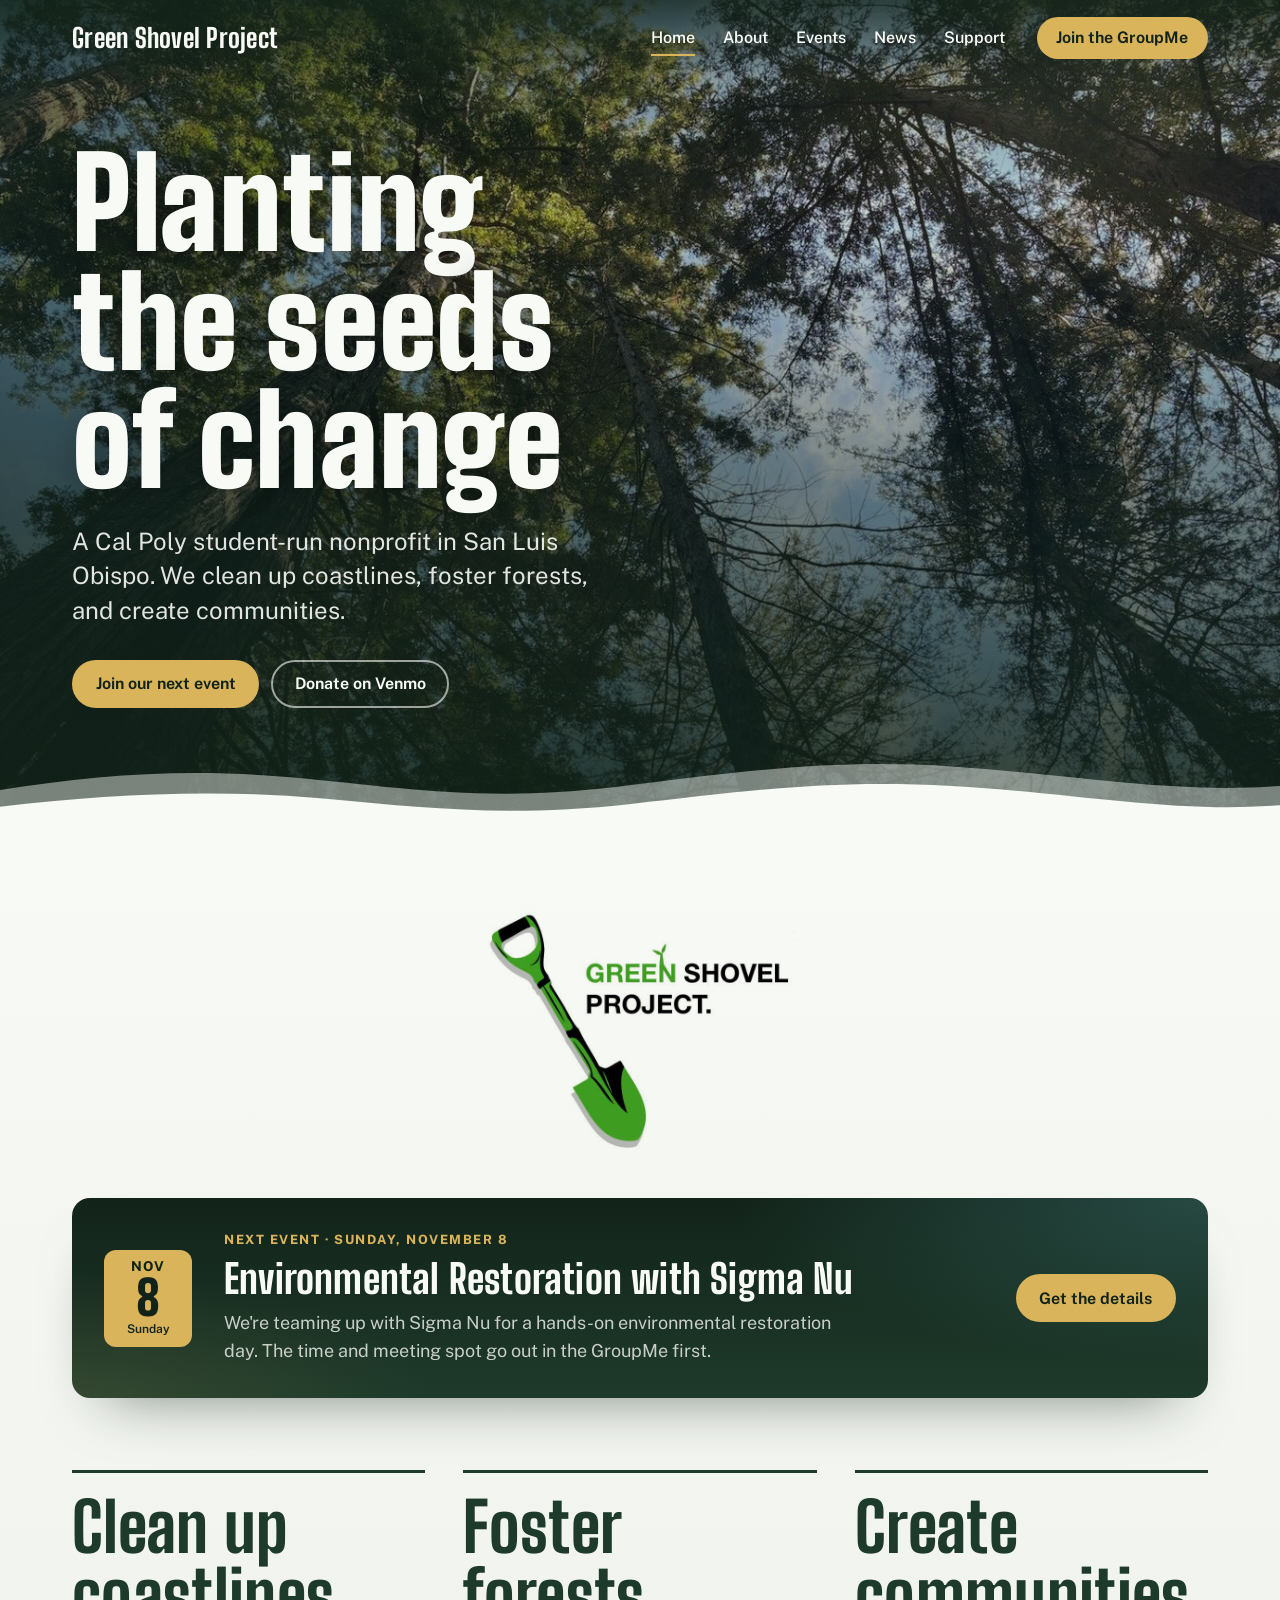
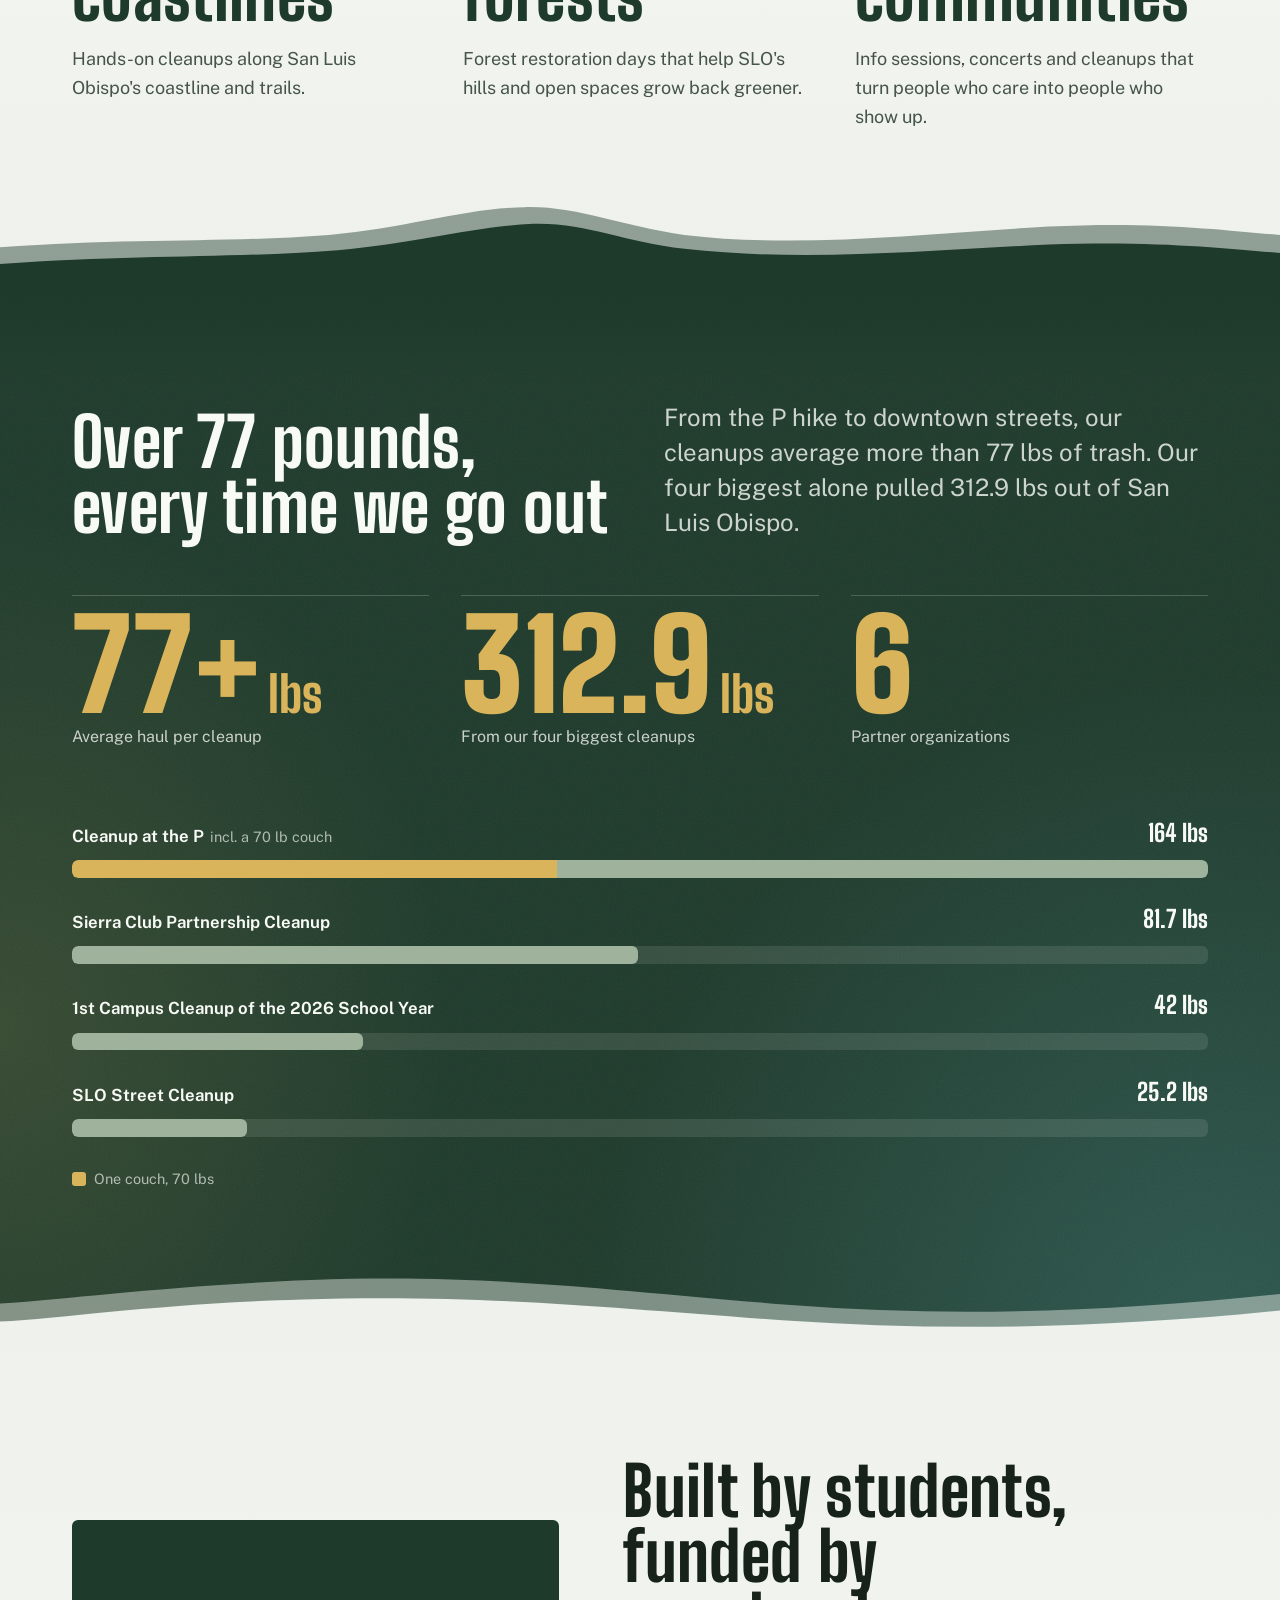
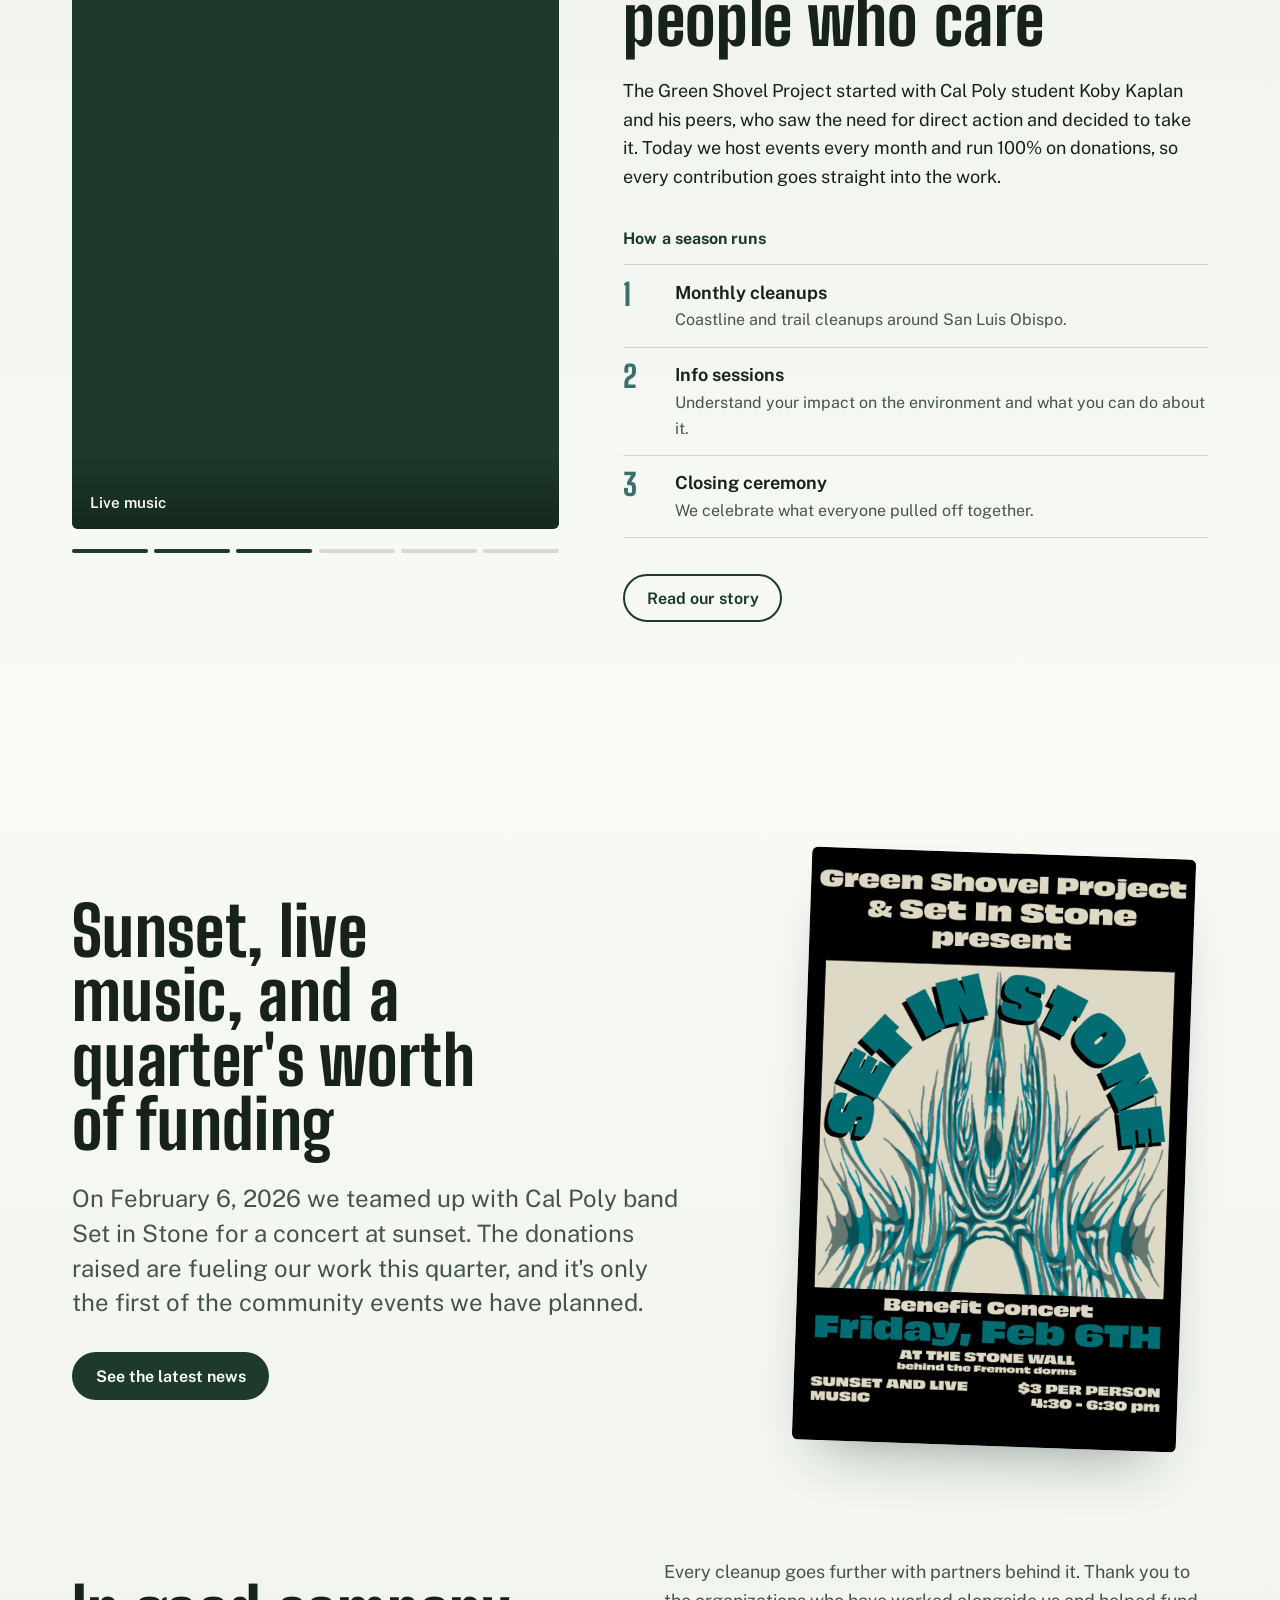
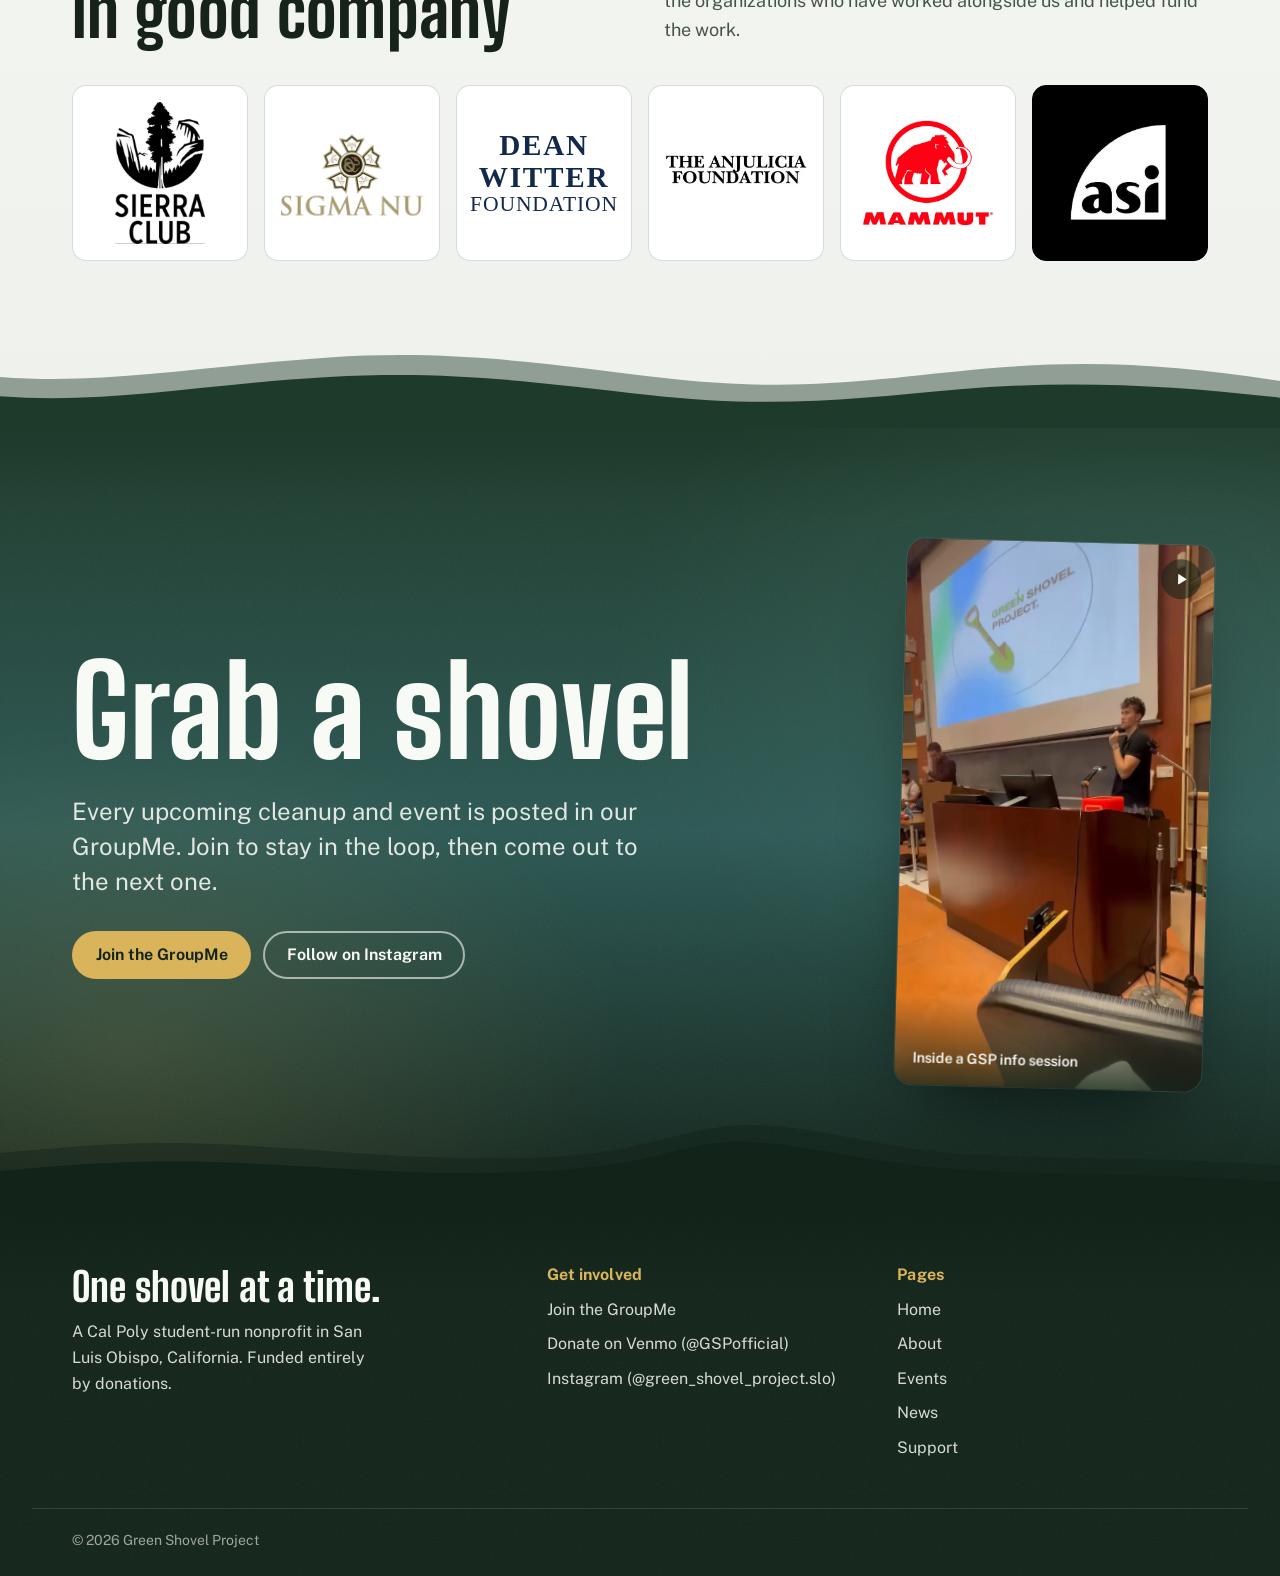
==== commit ae27ce77: "Point canonical and share links at greenshovelproject.org Co-Authored-By: Claude Opus 5.5 <noreply@a" ====
--- a/index.html
+++ b/index.html
@@ -1,3 +1,3 @@
-<!DOCTYPE html><html lang="en" data-astro-cid-hkbrpulz><head><meta charset="utf-8"><meta name="viewport" content="width=device-width, initial-scale=1"><title>Green Shovel Project | San Luis Obispo, California</title><meta name="description" content="A Cal Poly student-run nonprofit in San Luis Obispo cleaning up coastlines, fostering forests, and building a community committed to a healthier planet."><link rel="canonical" href="https://www.green-shovel-project.org/"><link rel="icon" href="/favicon.svg" type="image/svg+xml"><link rel="apple-touch-icon" href="/apple-touch-icon.png"><meta name="theme-color" content="#1e3a2b"><meta property="og:type" content="website"><meta property="og:site_name" content="Green Shovel Project"><meta property="og:title" content="Green Shovel Project | San Luis Obispo, California"><meta property="og:description" content="A Cal Poly student-run nonprofit in San Luis Obispo cleaning up coastlines, fostering forests, and building a community committed to a healthier planet."><meta property="og:url" content="https://www.green-shovel-project.org/"><meta property="og:image" content="https://www.green-shovel-project.org/images/gazebo-group-night.jpg"><meta name="twitter:card" content="summary_large_image"><script type="application/ld+json">{"@context":"https://schema.org","@type":"NGO","name":"Green Shovel Project","url":"https://www.green-shovel-project.org","description":"A Cal Poly student-run nonprofit in San Luis Obispo cleaning up coastlines, fostering forests, and building a community committed to a healthier planet.","areaServed":"San Luis Obispo, California","sameAs":["https://www.instagram.com/green_shovel_project.slo"]}</script><link rel="stylesheet" href="/_astro/Base.C0cYuRpq.css"><style>.haul[data-astro-cid-bcq5r5lc]{--track:#17221b14;--rest:var(--oak);--named:var(--gold);--text:var(--ink);--muted:var(--ink-soft);margin:0}.haul[data-astro-cid-bcq5r5lc].light{--track:#f8faf61a;--rest:var(--sage);--text:var(--paper);--muted:#f8faf6b3}.bar[data-astro-cid-bcq5r5lc]{background:var(--track);border-radius:var(--radius);height:clamp(4.5rem,10vw,7rem);display:flex;overflow:hidden}.seg[data-astro-cid-bcq5r5lc]{width:var(--w);position:relative}.seg[data-astro-cid-bcq5r5lc]+.seg[data-astro-cid-bcq5r5lc]{border-left:3px solid var(--track)}.seg-fill[data-astro-cid-bcq5r5lc]{transform-origin:0;position:absolute;inset:0}.seg[data-astro-cid-bcq5r5lc].named .seg-fill[data-astro-cid-bcq5r5lc]{background:var(--named)}.seg[data-astro-cid-bcq5r5lc].rest .seg-fill[data-astro-cid-bcq5r5lc]{background:var(--rest)}.armed .seg-fill[data-astro-cid-bcq5r5lc]{transition:transform .9s cubic-bezier(.2, .7, .2, 1) var(--d);transform:scaleX(0)}.armed.filled .seg-fill[data-astro-cid-bcq5r5lc]{transform:scaleX(1)}.ruler[data-astro-cid-bcq5r5lc]{height:2.1rem;color:var(--muted);margin-top:.4rem;position:relative}.tick[data-astro-cid-bcq5r5lc]{opacity:.6;background:currentColor;width:1px;height:.45rem;position:absolute;top:0}.tick[data-astro-cid-bcq5r5lc].major{opacity:1;height:.8rem}.tick-label[data-astro-cid-bcq5r5lc]{font-variant-numeric:tabular-nums;white-space:nowrap;font-size:.8rem;position:absolute;top:.95rem;left:0;transform:translate(-50%)}.tick[data-astro-cid-bcq5r5lc]:first-child .tick-label[data-astro-cid-bcq5r5lc]{transform:none}.tick[data-astro-cid-bcq5r5lc].end .tick-label[data-astro-cid-bcq5r5lc]{color:var(--text);font-weight:700;transform:translate(-100%)}.legend[data-astro-cid-bcq5r5lc]{margin-top:1rem;display:flex}.legend-item[data-astro-cid-bcq5r5lc]{width:var(--w);color:var(--text);gap:.15rem;padding-right:1rem;display:grid}.legend-lbs[data-astro-cid-bcq5r5lc]{font-family:var(--font-display);font-weight:800;font-size:var(--step-2);line-height:1}.legend-item[data-astro-cid-bcq5r5lc].named .legend-lbs[data-astro-cid-bcq5r5lc]{color:var(--named)}.haul[data-astro-cid-bcq5r5lc].dark .legend-item[data-astro-cid-bcq5r5lc].named .legend-lbs[data-astro-cid-bcq5r5lc]{color:#9a7520}.legend-label[data-astro-cid-bcq5r5lc]{color:var(--muted);font-size:.95rem}.sr-only[data-astro-cid-bcq5r5lc]{clip:rect(0 0 0 0);white-space:nowrap;width:1px;height:1px;position:absolute;overflow:hidden}
+<!DOCTYPE html><html lang="en" data-astro-cid-hkbrpulz><head><meta charset="utf-8"><meta name="viewport" content="width=device-width, initial-scale=1"><title>Green Shovel Project | San Luis Obispo, California</title><meta name="description" content="A Cal Poly student-run nonprofit in San Luis Obispo cleaning up coastlines, fostering forests, and building a community committed to a healthier planet."><link rel="canonical" href="https://greenshovelproject.org/"><link rel="icon" href="/favicon.svg" type="image/svg+xml"><link rel="apple-touch-icon" href="/apple-touch-icon.png"><meta name="theme-color" content="#1e3a2b"><meta property="og:type" content="website"><meta property="og:site_name" content="Green Shovel Project"><meta property="og:title" content="Green Shovel Project | San Luis Obispo, California"><meta property="og:description" content="A Cal Poly student-run nonprofit in San Luis Obispo cleaning up coastlines, fostering forests, and building a community committed to a healthier planet."><meta property="og:url" content="https://greenshovelproject.org/"><meta property="og:image" content="https://greenshovelproject.org/images/gazebo-group-night.jpg"><meta name="twitter:card" content="summary_large_image"><script type="application/ld+json">{"@context":"https://schema.org","@type":"NGO","name":"Green Shovel Project","url":"https://greenshovelproject.org","description":"A Cal Poly student-run nonprofit in San Luis Obispo cleaning up coastlines, fostering forests, and building a community committed to a healthier planet.","areaServed":"San Luis Obispo, California","sameAs":["https://www.instagram.com/green_shovel_project.slo"]}</script><link rel="stylesheet" href="/_astro/Base.C0cYuRpq.css"><style>.haul[data-astro-cid-bcq5r5lc]{--track:#17221b14;--rest:var(--oak);--named:var(--gold);--text:var(--ink);--muted:var(--ink-soft);margin:0}.haul[data-astro-cid-bcq5r5lc].light{--track:#f8faf61a;--rest:var(--sage);--text:var(--paper);--muted:#f8faf6b3}.bar[data-astro-cid-bcq5r5lc]{background:var(--track);border-radius:var(--radius);height:clamp(4.5rem,10vw,7rem);display:flex;overflow:hidden}.seg[data-astro-cid-bcq5r5lc]{width:var(--w);position:relative}.seg[data-astro-cid-bcq5r5lc]+.seg[data-astro-cid-bcq5r5lc]{border-left:3px solid var(--track)}.seg-fill[data-astro-cid-bcq5r5lc]{transform-origin:0;position:absolute;inset:0}.seg[data-astro-cid-bcq5r5lc].named .seg-fill[data-astro-cid-bcq5r5lc]{background:var(--named)}.seg[data-astro-cid-bcq5r5lc].rest .seg-fill[data-astro-cid-bcq5r5lc]{background:var(--rest)}.armed .seg-fill[data-astro-cid-bcq5r5lc]{transition:transform .9s cubic-bezier(.2, .7, .2, 1) var(--d);transform:scaleX(0)}.armed.filled .seg-fill[data-astro-cid-bcq5r5lc]{transform:scaleX(1)}.ruler[data-astro-cid-bcq5r5lc]{height:2.1rem;color:var(--muted);margin-top:.4rem;position:relative}.tick[data-astro-cid-bcq5r5lc]{opacity:.6;background:currentColor;width:1px;height:.45rem;position:absolute;top:0}.tick[data-astro-cid-bcq5r5lc].major{opacity:1;height:.8rem}.tick-label[data-astro-cid-bcq5r5lc]{font-variant-numeric:tabular-nums;white-space:nowrap;font-size:.8rem;position:absolute;top:.95rem;left:0;transform:translate(-50%)}.tick[data-astro-cid-bcq5r5lc]:first-child .tick-label[data-astro-cid-bcq5r5lc]{transform:none}.tick[data-astro-cid-bcq5r5lc].end .tick-label[data-astro-cid-bcq5r5lc]{color:var(--text);font-weight:700;transform:translate(-100%)}.legend[data-astro-cid-bcq5r5lc]{margin-top:1rem;display:flex}.legend-item[data-astro-cid-bcq5r5lc]{width:var(--w);color:var(--text);gap:.15rem;padding-right:1rem;display:grid}.legend-lbs[data-astro-cid-bcq5r5lc]{font-family:var(--font-display);font-weight:800;font-size:var(--step-2);line-height:1}.legend-item[data-astro-cid-bcq5r5lc].named .legend-lbs[data-astro-cid-bcq5r5lc]{color:var(--named)}.haul[data-astro-cid-bcq5r5lc].dark .legend-item[data-astro-cid-bcq5r5lc].named .legend-lbs[data-astro-cid-bcq5r5lc]{color:#9a7520}.legend-label[data-astro-cid-bcq5r5lc]{color:var(--muted);font-size:.95rem}.sr-only[data-astro-cid-bcq5r5lc]{clip:rect(0 0 0 0);white-space:nowrap;width:1px;height:1px;position:absolute;overflow:hidden}
 .rotator[data-astro-cid-5maxt2vz]{position:relative}.frame[data-astro-cid-5maxt2vz]{aspect-ratio:var(--ratio);border-radius:var(--radius);background:var(--oak);position:relative;overflow:hidden}.slide[data-astro-cid-5maxt2vz]{opacity:0;margin:0;transition:opacity .9s;position:absolute;inset:0}.slide[data-astro-cid-5maxt2vz].active{opacity:1}.slide[data-astro-cid-5maxt2vz] img[data-astro-cid-5maxt2vz]{object-fit:cover;width:100%;height:100%}.slide[data-astro-cid-5maxt2vz] figcaption[data-astro-cid-5maxt2vz]{color:var(--paper);background:linear-gradient(#0000,#122319bf);padding:2.5rem 1.1rem .9rem;font-size:.95rem;font-weight:600;position:absolute;bottom:0;left:0;right:0}.toggle[data-astro-cid-5maxt2vz]{width:2.25rem;height:2.25rem;color:var(--paper);cursor:pointer;-webkit-backdrop-filter:blur(4px);opacity:0;background:#1223198c;border:0;border-radius:999px;place-items:center;transition:opacity .2s;display:grid;position:absolute;top:.75rem;right:.75rem}.rotator[data-astro-cid-5maxt2vz]:hover .toggle[data-astro-cid-5maxt2vz],.toggle[data-astro-cid-5maxt2vz]:focus-visible,.rotator[data-astro-cid-5maxt2vz].paused .toggle[data-astro-cid-5maxt2vz]{opacity:1}@media (hover:none){.toggle[data-astro-cid-5maxt2vz]{opacity:1}}.toggle[data-astro-cid-5maxt2vz] svg[data-astro-cid-5maxt2vz]{fill:currentColor;width:14px;height:14px}.toggle[data-astro-cid-5maxt2vz] .i-play[data-astro-cid-5maxt2vz],.rotator[data-astro-cid-5maxt2vz].paused .toggle[data-astro-cid-5maxt2vz] .i-pause[data-astro-cid-5maxt2vz]{display:none}.rotator[data-astro-cid-5maxt2vz].paused .toggle[data-astro-cid-5maxt2vz] .i-play[data-astro-cid-5maxt2vz]{display:block}.bars[data-astro-cid-5maxt2vz]{gap:6px;margin-top:.75rem;display:flex}.bar[data-astro-cid-5maxt2vz]{cursor:pointer;background:0 0;border:0;flex:1;height:1.25rem;padding:0;position:relative}.bar[data-astro-cid-5maxt2vz]:before,.fill[data-astro-cid-5maxt2vz]{content:"";border-radius:4px;height:4px;margin-top:-2px;position:absolute;top:50%;left:0;right:0}.bar[data-astro-cid-5maxt2vz]:before{background:var(--bar-track,#17221b26)}.fill[data-astro-cid-5maxt2vz]{background:var(--bar-fill,var(--oak));transform-origin:0;transform:scaleX(0)}.bar[data-astro-cid-5maxt2vz].done .fill[data-astro-cid-5maxt2vz],.bar[data-astro-cid-5maxt2vz].active .fill[data-astro-cid-5maxt2vz]{transform:scaleX(1)}.rotator[data-astro-cid-5maxt2vz].ready .bar[data-astro-cid-5maxt2vz].active .fill[data-astro-cid-5maxt2vz]{animation:fill var(--dur) linear forwards;animation-play-state:paused;transform:scaleX(0)}.rotator[data-astro-cid-5maxt2vz].ready.running .bar[data-astro-cid-5maxt2vz].active .fill[data-astro-cid-5maxt2vz]{animation-play-state:running}@keyframes fill{to{transform:scaleX(1)}}.bar[data-astro-cid-5maxt2vz]:focus-visible{outline-offset:1px}@media (prefers-reduced-motion:reduce){.slide[data-astro-cid-5maxt2vz]{transition:none}.rotator[data-astro-cid-5maxt2vz].ready .bar[data-astro-cid-5maxt2vz].active .fill[data-astro-cid-5maxt2vz]{animation-duration:var(--dur)!important}}
 </style><link rel="stylesheet" href="/_astro/index.B-115Lz7.css"><link rel="stylesheet" href="/_astro/updates.css"></head><body data-astro-cid-hkbrpulz><a class="skip-link" href="#main" data-astro-cid-hkbrpulz>Skip to content</a><header class="site-header overlay" data-astro-cid-hkbrpulz><div class="wrap header-inner" data-astro-cid-hkbrpulz><a class="brand" href="/" aria-label="Green Shovel Project home" data-astro-cid-hkbrpulz><span data-astro-cid-hkbrpulz>Green Shovel Project</span></a><nav class="nav-desktop" aria-label="Main" data-astro-cid-hkbrpulz><ul data-astro-cid-hkbrpulz><li data-astro-cid-hkbrpulz><a href="/" aria-current="page" data-astro-cid-hkbrpulz>Home</a></li><li data-astro-cid-hkbrpulz><a href="/about-us" data-astro-cid-hkbrpulz>About</a></li><li data-astro-cid-hkbrpulz><a href="/our-events" data-astro-cid-hkbrpulz>Events</a></li><li data-astro-cid-hkbrpulz><a href="/latest-news" data-astro-cid-hkbrpulz>News</a></li><li data-astro-cid-hkbrpulz><a href="/support-our-mission" data-astro-cid-hkbrpulz>Support</a></li></ul><a class="btn btn-gold header-cta" href="https://groupme.com/join_group/111572406/x85GzWrs" target="_blank" rel="noopener" data-astro-cid-hkbrpulz>Join the GroupMe</a></nav><details class="nav-mobile" data-astro-cid-hkbrpulz><summary aria-label="Menu" data-astro-cid-hkbrpulz><span class="burger" aria-hidden="true" data-astro-cid-hkbrpulz><span data-astro-cid-hkbrpulz></span><span data-astro-cid-hkbrpulz></span></span><span class="menu-word" data-astro-cid-hkbrpulz>Menu</span></summary><div class="nav-sheet" data-astro-cid-hkbrpulz><ul data-astro-cid-hkbrpulz><li data-astro-cid-hkbrpulz><a href="/" aria-current="page" data-astro-cid-hkbrpulz>Home</a></li><li data-astro-cid-hkbrpulz><a href="/about-us" data-astro-cid-hkbrpulz>About</a></li><li data-astro-cid-hkbrpulz><a href="/our-events" data-astro-cid-hkbrpulz>Events</a></li><li data-astro-cid-hkbrpulz><a href="/latest-news" data-astro-cid-hkbrpulz>News</a></li><li data-astro-cid-hkbrpulz><a href="/support-our-mission" data-astro-cid-hkbrpulz>Support</a></li></ul><a class="btn btn-gold" href="https://groupme.com/join_group/111572406/x85GzWrs" target="_blank" rel="noopener" data-astro-cid-hkbrpulz>Join the GroupMe</a></div></details></div></header><main id="main" data-astro-cid-hkbrpulz><section class="hero" data-astro-cid-lcdefpme><img class="hero-img" src="/images/img_0428-standard.jpg" alt="" fetchpriority="high" data-astro-cid-lcdefpme><div class="hero-shade" data-astro-cid-lcdefpme></div><div class="wrap hero-content" data-astro-cid-lcdefpme><h1 data-astro-cid-lcdefpme>Planting the seeds of change</h1><p class="hero-sub" data-astro-cid-lcdefpme>A Cal Poly student-run nonprofit in San Luis Obispo. We clean up coastlines, foster forests, and create communities.</p><div class="btn-row" data-astro-cid-lcdefpme><a class="btn btn-gold" href="https://groupme.com/join_group/111572406/x85GzWrs" target="_blank" rel="noopener" data-astro-cid-lcdefpme>Join our next event</a><a class="btn btn-ghost-light" href="https://www.venmo.com/u/GSPofficial" target="_blank" rel="noopener" data-astro-cid-lcdefpme>Donate on Venmo</a></div></div><div class="hills bottom" aria-hidden="true" data-astro-cid-s7fttlot><svg viewBox="0 0 1440 120" preserveAspectRatio="none" focusable="false" data-astro-cid-s7fttlot><path d="M0 120V52C110 30 210 20 330 34C450 48 540 70 690 48C820 28 930 6 1070 18C1210 30 1320 58 1440 46V120Z" fill="var(--paper)" opacity="0.45" data-astro-cid-s7fttlot></path><path d="M0 120V76C120 58 240 50 360 64C480 78 570 92 710 72C840 54 930 36 1070 46C1210 56 1320 86 1440 74V120Z" fill="var(--paper)" data-astro-cid-s7fttlot></path></svg></div></section><section class="mission" data-astro-cid-lcdefpme><div class="wrap" data-astro-cid-lcdefpme><img class="gsp-logo" src="/images/gsp-logo.png" alt="Green Shovel Project" width="690" height="540"><article class="nextup"><div class="nextup-date" aria-hidden="true"><span class="mo">Nov</span><span class="day">8</span><span class="dow">Sunday</span></div><div class="nextup-copy"><p class="kicker">Next event · Sunday, November 8</p><h2>Environmental Restoration with Sigma Nu</h2><p>We're teaming up with Sigma Nu for a hands-on environmental restoration day. The time and meeting spot go out in the GroupMe first.</p></div><a class="btn btn-gold" href="https://groupme.com/join_group/111572406/x85GzWrs" target="_blank" rel="noopener">Get the details</a></article><h2 class="visually-quiet" data-astro-cid-lcdefpme>What we do</h2><ul class="mission-list" data-astro-cid-lcdefpme><li data-astro-cid-lcdefpme><h3 data-astro-cid-lcdefpme>Clean up coastlines</h3><p data-astro-cid-lcdefpme>Hands-on cleanups along San Luis Obispo&#39;s coastline and trails.</p></li><li data-astro-cid-lcdefpme><h3 data-astro-cid-lcdefpme>Foster forests</h3><p data-astro-cid-lcdefpme>Forest restoration days that help SLO&#39;s hills and open spaces grow back greener.</p></li><li data-astro-cid-lcdefpme><h3 data-astro-cid-lcdefpme>Create communities</h3><p data-astro-cid-lcdefpme>Info sessions, concerts and cleanups that turn people who care into people who show up.</p></li></ul></div></section><section class="haul-section grain" data-astro-cid-lcdefpme><div class="hills top" aria-hidden="true" data-astro-cid-s7fttlot><svg viewBox="0 0 1440 120" preserveAspectRatio="none" focusable="false" data-astro-cid-s7fttlot><path d="M0 120V64C150 50 250 58 370 46C460 36 520 8 590 6C650 4 700 34 770 46C900 66 1040 44 1180 34C1300 26 1380 40 1440 46V120Z" fill="var(--oak)" opacity="0.45" data-astro-cid-s7fttlot></path><path d="M0 120V88C160 74 260 80 380 68C470 58 530 34 600 30C660 28 700 56 770 66C910 86 1040 68 1180 60C1300 54 1380 66 1440 72V120Z" fill="var(--oak)" data-astro-cid-s7fttlot></path></svg></div><div class="wrap" data-astro-cid-lcdefpme><div class="haul-head" data-astro-cid-lcdefpme><h2 data-astro-cid-lcdefpme>Over 77 pounds, every time we go out</h2><p class="lede" data-astro-cid-lcdefpme>From the P hike to downtown streets, our cleanups average more than 77 lbs of trash. Our four biggest alone pulled 312.9 lbs out of San Luis Obispo.</p></div><ul class="stats"><li><span class="stat-num">77+<small>lbs</small></span><span class="stat-label">Average haul per cleanup</span></li><li><span class="stat-num">312.9<small>lbs</small></span><span class="stat-label">From our four biggest cleanups</span></li><li><span class="stat-num">6</span><span class="stat-label">Partner organizations</span></li></ul><figure class="ranked" data-haul><figcaption class="sr-only">Our biggest cleanups: the P, 164 lbs including a 70 lb couch; Sierra Club Partnership Cleanup, 81.7 lbs; 1st Campus Cleanup of the 2026 school year, 42 lbs; SLO Street Cleanup, 25.2 lbs.</figcaption><div class="ranked-row"><div class="ranked-meta"><span class="ranked-name">Cleanup at the P<span class=ranked-note>incl. a 70 lb couch</span></span><span class="ranked-lbs">164 lbs</span></div><div class="ranked-track" aria-hidden="true"><div class="ranked-bar" style="--w:100%; --d:0.00s"><span class="couch" style="--c:42.683%"></span><span></span></div></div></div><div class="ranked-row"><div class="ranked-meta"><span class="ranked-name">Sierra Club Partnership Cleanup</span><span class="ranked-lbs">81.7 lbs</span></div><div class="ranked-track" aria-hidden="true"><div class="ranked-bar" style="--w:49.817%; --d:0.15s"><span></span></div></div></div><div class="ranked-row"><div class="ranked-meta"><span class="ranked-name">1st Campus Cleanup of the 2026 School Year</span><span class="ranked-lbs">42 lbs</span></div><div class="ranked-track" aria-hidden="true"><div class="ranked-bar" style="--w:25.610%; --d:0.30s"><span></span></div></div></div><div class="ranked-row"><div class="ranked-meta"><span class="ranked-name">SLO Street Cleanup</span><span class="ranked-lbs">25.2 lbs</span></div><div class="ranked-track" aria-hidden="true"><div class="ranked-bar" style="--w:15.366%; --d:0.45s"><span></span></div></div></div><p class="ranked-key" aria-hidden="true"><i></i>One couch, 70 lbs</p><script type="module">var e=document.querySelectorAll(`[data-haul]`);if(window.matchMedia(`(prefers-reduced-motion: reduce)`).matches||!(`IntersectionObserver`in window))e.forEach(e=>e.classList.add(`filled`));else{e.forEach(e=>e.classList.add(`armed`));let t=new IntersectionObserver(e=>{for(let n of e)n.isIntersecting&&(n.target.classList.add(`filled`),t.unobserve(n.target))},{threshold:.5});e.forEach(e=>t.observe(e))}</script></div></section><section class="about" data-astro-cid-lcdefpme><div class="hills top flip" aria-hidden="true" data-astro-cid-s7fttlot><svg viewBox="0 0 1440 120" preserveAspectRatio="none" focusable="false" data-astro-cid-s7fttlot><path d="M0 120V46C190 72 370 80 550 62C750 42 890 16 1090 26C1250 34 1350 52 1440 60V120Z" fill="var(--fog)" opacity="0.45" data-astro-cid-s7fttlot></path><path d="M0 120V70C200 96 380 100 560 84C760 66 900 46 1100 54C1260 60 1360 80 1440 86V120Z" fill="var(--fog)" data-astro-cid-s7fttlot></path></svg></div><div class="wrap about-grid" data-astro-cid-lcdefpme><div class="rotator" data-rotator style="--ratio:4 / 5; --dur:5s" role="region" aria-roledescription="carousel" aria-label="Photos from Green Shovel Project events" data-astro-cid-5maxt2vz><div class="frame" data-astro-cid-5maxt2vz><figure class="slide active" aria-roledescription="slide" aria-label="1 of 6" data-astro-cid-5maxt2vz><img src="/images/gazebo-group-night.jpg" alt="Green Shovel Project volunteers posing at night in front of a gazebo strung with lights, holding Green Shovel Project and clean-up sign-in signs" style="object-position:center" loading="eager" decoding="async" data-astro-cid-5maxt2vz><figcaption data-astro-cid-5maxt2vz>Community nights</figcaption></figure><figure class="slide" aria-roledescription="slide" aria-label="2 of 6" aria-hidden="true" data-astro-cid-5maxt2vz><img src="/images/cleanup-crew-bags.jpg" alt="Volunteers in gloves on a paved path holding full trash bags and a Green Shovel Project sign" style="object-position:center 82%" loading="lazy" decoding="async" data-astro-cid-5maxt2vz><figcaption data-astro-cid-5maxt2vz>Cleanups</figcaption></figure><figure class="slide" aria-roledescription="slide" aria-label="3 of 6" aria-hidden="true" data-astro-cid-5maxt2vz><img src="/images/gazebo-concert-dusk.jpg" alt="A band playing in a lit gazebo at dusk while students laugh and play spikeball on the lawn" style="object-position:center" loading="lazy" decoding="async" data-astro-cid-5maxt2vz><figcaption data-astro-cid-5maxt2vz>Live music</figcaption></figure><figure class="slide" aria-roledescription="slide" aria-label="4 of 6" aria-hidden="true" data-astro-cid-5maxt2vz><img src="/images/cleanup-bag-pile.jpg" alt="A pile of full trash bags, flattened cardboard and a bike wheel collected at a cleanup, next to Green Shovel Project signs" style="object-position:center 70%" loading="lazy" decoding="async" data-astro-cid-5maxt2vz><figcaption data-astro-cid-5maxt2vz>Bagged and ready to haul out</figcaption></figure><figure class="slide" aria-roledescription="slide" aria-label="5 of 6" aria-hidden="true" data-astro-cid-5maxt2vz><img src="/images/tabling-park.jpg" alt="Students gathered around an information table in a park" style="object-position:center 65%" loading="lazy" decoding="async" data-astro-cid-5maxt2vz><figcaption data-astro-cid-5maxt2vz>Spreading the word</figcaption></figure><figure class="slide" aria-roledescription="slide" aria-label="6 of 6" aria-hidden="true" data-astro-cid-5maxt2vz><img src="/images/info-session-hall.jpg" alt="Students in a lecture hall at a Green Shovel Project info session, with GroupMe and Instagram QR codes on the screens" style="object-position:center 70%" loading="lazy" decoding="async" data-astro-cid-5maxt2vz><figcaption data-astro-cid-5maxt2vz>Info sessions</figcaption></figure><button class="toggle" type="button" data-toggle aria-label="Pause slideshow" data-astro-cid-5maxt2vz><svg class="i-pause" viewBox="0 0 16 16" aria-hidden="true" data-astro-cid-5maxt2vz><rect x="3.5" y="2.5" width="3" height="11" rx="1" data-astro-cid-5maxt2vz></rect><rect x="9.5" y="2.5" width="3" height="11" rx="1" data-astro-cid-5maxt2vz></rect></svg><svg class="i-play" viewBox="0 0 16 16" aria-hidden="true" data-astro-cid-5maxt2vz><path d="M4.5 2.8v10.4a.6.6 0 0 0 .9.5l8.3-5.2a.6.6 0 0 0 0-1L5.4 2.3a.6.6 0 0 0-.9.5z" data-astro-cid-5maxt2vz></path></svg></button></div><div class="bars" data-astro-cid-5maxt2vz><button type="button" class="bar active" data-go="0" aria-label="Show photo 1: Community nights" aria-current="true" data-astro-cid-5maxt2vz><span class="fill" data-astro-cid-5maxt2vz></span></button><button type="button" class="bar" data-go="1" aria-label="Show photo 2: Cleanups" data-astro-cid-5maxt2vz><span class="fill" data-astro-cid-5maxt2vz></span></button><button type="button" class="bar" data-go="2" aria-label="Show photo 3: Live music" data-astro-cid-5maxt2vz><span class="fill" data-astro-cid-5maxt2vz></span></button><button type="button" class="bar" data-go="3" aria-label="Show photo 4: Bagged and ready to haul out" data-astro-cid-5maxt2vz><span class="fill" data-astro-cid-5maxt2vz></span></button><button type="button" class="bar" data-go="4" aria-label="Show photo 5: Spreading the word" data-astro-cid-5maxt2vz><span class="fill" data-astro-cid-5maxt2vz></span></button><button type="button" class="bar" data-go="5" aria-label="Show photo 6: Info sessions" data-astro-cid-5maxt2vz><span class="fill" data-astro-cid-5maxt2vz></span></button></div></div><script type="module">var e=window.matchMedia(`(prefers-reduced-motion: reduce)`);document.querySelectorAll(`[data-rotator]`).forEach(t=>{let n=[...t.querySelectorAll(`.slide`)],r=[...t.querySelectorAll(`.bar`)],i=t.querySelector(`[data-toggle]`);if(n.length<2){i.hidden=!0;return}let a=0,o=e.matches,s=!1,c=!1,l=()=>{n.forEach((e,t)=>{let n=t===a;e.classList.toggle(`active`,n),n?e.removeAttribute(`aria-hidden`):e.setAttribute(`aria-hidden`,`true`)}),r.forEach((e,t)=>{e.classList.toggle(`active`,t===a),e.classList.toggle(`done`,t<a),t===a?e.setAttribute(`aria-current`,`true`):e.removeAttribute(`aria-current`);let n=e.querySelector(`.fill`);n.style.animation=`none`,n.offsetWidth,n.style.animation=``})},u=()=>{let e=!o&&!s&&c&&!document.hidden;t.classList.toggle(`running`,e),t.classList.toggle(`paused`,o),i.setAttribute(`aria-label`,o?`Play slideshow`:`Pause slideshow`)},d=e=>{a=(e+n.length)%n.length,l()};r.forEach((e,t)=>{e.querySelector(`.fill`).addEventListener(`animationend`,()=>{t===a&&d(a+1)}),e.addEventListener(`click`,()=>d(t))}),i.addEventListener(`click`,()=>{o=!o,u()}),t.addEventListener(`pointerenter`,e=>{e.pointerType===`mouse`&&(s=!0,u())}),t.addEventListener(`pointerleave`,()=>{s=!1,u()}),t.addEventListener(`focusin`,()=>{s=!0,u()}),t.addEventListener(`focusout`,()=>{s=!1,u()}),document.addEventListener(`visibilitychange`,u);let f=0;t.addEventListener(`touchstart`,e=>f=e.touches[0].clientX,{passive:!0}),t.addEventListener(`touchend`,e=>{let t=e.changedTouches[0].clientX-f;Math.abs(t)>40&&d(a+(t<0?1:-1))}),new IntersectionObserver(([e])=>{c=e.isIntersecting,u()},{threshold:.35}).observe(t),t.classList.add(`ready`),l(),u()});</script></figure><div class="about-copy" data-astro-cid-lcdefpme><h2 data-astro-cid-lcdefpme>Built by students, funded by people who care</h2><p data-astro-cid-lcdefpme>The Green Shovel Project started with Cal Poly student Koby Kaplan and his peers, who saw the need for direct action and decided to take it. Today we host events every month and run 100% on donations, so every contribution goes straight into the work.</p><h3 class="season-title" data-astro-cid-lcdefpme>How a season runs</h3><ol class="season" data-astro-cid-lcdefpme><li data-astro-cid-lcdefpme><strong data-astro-cid-lcdefpme>Monthly cleanups</strong><span data-astro-cid-lcdefpme>Coastline and trail cleanups around San Luis Obispo.</span></li><li data-astro-cid-lcdefpme><strong data-astro-cid-lcdefpme>Info sessions</strong><span data-astro-cid-lcdefpme>Understand your impact on the environment and what you can do about it.</span></li><li data-astro-cid-lcdefpme><strong data-astro-cid-lcdefpme>Closing ceremony</strong><span data-astro-cid-lcdefpme>We celebrate what everyone pulled off together.</span></li></ol><a class="btn btn-ghost" href="/about-us" data-astro-cid-lcdefpme>Read our story</a></div></div></section><section class="concert" data-astro-cid-lcdefpme><div class="wrap concert-grid" data-astro-cid-lcdefpme><div class="concert-copy" data-astro-cid-lcdefpme><h2 data-astro-cid-lcdefpme>Sunset, live music, and a quarter's worth of funding</h2><p class="lede" data-astro-cid-lcdefpme>On February 6, 2026 we teamed up with Cal Poly band Set in Stone for a concert at sunset. The donations raised are fueling our work this quarter, and it's only the first of the community events we have planned.</p><a class="btn btn-oak" href="/latest-news" data-astro-cid-lcdefpme>See the latest news</a></div><figure class="photo flyer" data-astro-cid-lcdefpme><img src="/images/set-in-stone-flyer-2-high.png" alt="Flyer for the Green Shovel Project and Set in Stone benefit concert on Friday, February 6, at sunset with live music" loading="lazy" data-astro-cid-lcdefpme></figure></div><div class="wrap partners"><div class="partners-head"><h2>In good company</h2><p>Every cleanup goes further with partners behind it. Thank you to the organizations who have worked alongside us and helped fund the work.</p></div><ul class="logo-grid" aria-label="Our partners"><li class=tall title="Sierra Club"><img src="/images/partners/sierra-club.png" alt="Sierra Club" loading="lazy"></li><li title="Sigma Nu"><img src="/images/partners/sigma-nu.jpg" alt="Sigma Nu" loading="lazy"></li><li title="Dean Witter Foundation"><span class="wordmark" role="img" aria-label="Dean Witter Foundation"><b>DEAN WITTER</b>FOUNDATION</span></li><li title="The Anjulicia Foundation"><img src="/images/partners/anjulicia-foundation.png" alt="The Anjulicia Foundation" loading="lazy"></li><li title="Mammut"><img src="/images/partners/mammut.png" alt="Mammut" loading="lazy"></li><li class=dark title="Cal Poly ASI"><img src="/images/partners/cal-poly-asi.jpg" alt="Cal Poly ASI" loading="lazy"></li></ul></div></section><section class="cta grain" data-astro-cid-lcdefpme><div class="hills top flip" aria-hidden="true" data-astro-cid-s7fttlot><svg viewBox="0 0 1440 120" preserveAspectRatio="none" focusable="false" data-astro-cid-s7fttlot><path d="M0 120V52C110 30 210 20 330 34C450 48 540 70 690 48C820 28 930 6 1070 18C1210 30 1320 58 1440 46V120Z" fill="var(--oak)" opacity="0.45" data-astro-cid-s7fttlot></path><path d="M0 120V76C120 58 240 50 360 64C480 78 570 92 710 72C840 54 930 36 1070 46C1210 56 1320 86 1440 74V120Z" fill="var(--oak)" data-astro-cid-s7fttlot></path></svg></div><div class="wrap cta-grid" data-astro-cid-lcdefpme><div class="cta-copy" data-astro-cid-lcdefpme><h2 data-astro-cid-lcdefpme>Grab a shovel</h2><p class="lede" data-astro-cid-lcdefpme>Every upcoming cleanup and event is posted in our GroupMe. Join to stay in the loop, then come out to the next one.</p><div class="btn-row" data-astro-cid-lcdefpme><a class="btn btn-gold" href="https://groupme.com/join_group/111572406/x85GzWrs" target="_blank" rel="noopener" data-astro-cid-lcdefpme>Join the GroupMe</a><a class="btn btn-ghost-light" href="https://www.instagram.com/green_shovel_project.slo" target="_blank" rel="noopener" data-astro-cid-lcdefpme>Follow on Instagram</a></div></div><figure class="cta-media" data-video-wrap data-astro-cid-lcdefpme><video class="cta-video" data-autoplay-video muted loop playsinline preload="metadata" poster="/media/info-session-poster.jpg" aria-label="A packed lecture hall at a Green Shovel Project info session" data-astro-cid-lcdefpme><source src="/media/info-session.webm" type="video/webm" data-astro-cid-lcdefpme><source src="/media/info-session.mp4" type="video/mp4" data-astro-cid-lcdefpme></video><figcaption class="cta-caption" data-astro-cid-lcdefpme>Inside a GSP info session</figcaption><button class="video-toggle" type="button" data-video-toggle aria-label="Play video" hidden data-astro-cid-lcdefpme><svg class="i-pause" viewBox="0 0 16 16" aria-hidden="true" data-astro-cid-lcdefpme><rect x="3.5" y="2.5" width="3" height="11" rx="1" data-astro-cid-lcdefpme></rect><rect x="9.5" y="2.5" width="3" height="11" rx="1" data-astro-cid-lcdefpme></rect></svg><svg class="i-play" viewBox="0 0 16 16" aria-hidden="true" data-astro-cid-lcdefpme><path d="M4.5 2.8v10.4a.6.6 0 0 0 .9.5l8.3-5.2a.6.6 0 0 0 0-1L5.4 2.3a.6.6 0 0 0-.9.5z" data-astro-cid-lcdefpme></path></svg></button></figure></div></section></main><footer class="site-footer grain" data-astro-cid-hkbrpulz><div class="hills top flip" aria-hidden="true" data-astro-cid-s7fttlot><svg viewBox="0 0 1440 120" preserveAspectRatio="none" focusable="false" data-astro-cid-s7fttlot><path d="M0 120V64C150 50 250 58 370 46C460 36 520 8 590 6C650 4 700 34 770 46C900 66 1040 44 1180 34C1300 26 1380 40 1440 46V120Z" fill="var(--oak-deep)" opacity="0.45" data-astro-cid-s7fttlot></path><path d="M0 120V88C160 74 260 80 380 68C470 58 530 34 600 30C660 28 700 56 770 66C910 86 1040 68 1180 60C1300 54 1380 66 1440 72V120Z" fill="var(--oak-deep)" data-astro-cid-s7fttlot></path></svg></div><div class="wrap footer-grid" data-astro-cid-hkbrpulz><div class="footer-brand" data-astro-cid-hkbrpulz><p class="footer-line" data-astro-cid-hkbrpulz>One shovel at a time.</p><p class="footer-sub" data-astro-cid-hkbrpulz>A Cal Poly student-run nonprofit in San Luis Obispo, California. Funded entirely by donations.</p></div><div data-astro-cid-hkbrpulz><h2 class="footer-head" data-astro-cid-hkbrpulz>Get involved</h2><ul class="footer-links" data-astro-cid-hkbrpulz><li data-astro-cid-hkbrpulz><a href="https://groupme.com/join_group/111572406/x85GzWrs" target="_blank" rel="noopener" data-astro-cid-hkbrpulz>Join the GroupMe</a></li><li data-astro-cid-hkbrpulz><a href="https://www.venmo.com/u/GSPofficial" target="_blank" rel="noopener" data-astro-cid-hkbrpulz>Donate on Venmo (@GSPofficial)</a></li><li data-astro-cid-hkbrpulz><a href="https://www.instagram.com/green_shovel_project.slo" target="_blank" rel="noopener" data-astro-cid-hkbrpulz>Instagram (@green_shovel_project.slo)</a></li></ul></div><div data-astro-cid-hkbrpulz><h2 class="footer-head" data-astro-cid-hkbrpulz>Pages</h2><ul class="footer-links" data-astro-cid-hkbrpulz><li data-astro-cid-hkbrpulz><a href="/" data-astro-cid-hkbrpulz>Home</a></li><li data-astro-cid-hkbrpulz><a href="/about-us" data-astro-cid-hkbrpulz>About</a></li><li data-astro-cid-hkbrpulz><a href="/our-events" data-astro-cid-hkbrpulz>Events</a></li><li data-astro-cid-hkbrpulz><a href="/latest-news" data-astro-cid-hkbrpulz>News</a></li><li data-astro-cid-hkbrpulz><a href="/support-our-mission" data-astro-cid-hkbrpulz>Support</a></li></ul></div></div><div class="wrap footer-base" data-astro-cid-hkbrpulz><span data-astro-cid-hkbrpulz>© 2026 Green Shovel Project</span></div></footer></body></html><script type="module">var e=document.querySelector(`[data-video-wrap]`),t=e?.querySelector(`[data-autoplay-video]`),n=e?.querySelector(`[data-video-toggle]`);if(e&&t&&n){let r=window.matchMedia(`(prefers-reduced-motion: reduce)`).matches,i=navigator.connection?.saveData,a=r||!!i,o=()=>{let r=!t.paused;e.classList.toggle(`playing`,r),n.setAttribute(`aria-label`,r?`Pause video`:`Play video`)};t.addEventListener(`play`,o),t.addEventListener(`pause`,o),n.hidden=!1,n.addEventListener(`click`,()=>{t.paused?(a=!1,t.play().catch(o)):(a=!0,t.pause())}),new IntersectionObserver(([e])=>{e.isIntersecting&&!a?t.play().catch(o):e.isIntersecting||t.pause()},{threshold:.3}).observe(e),o()}</script>
